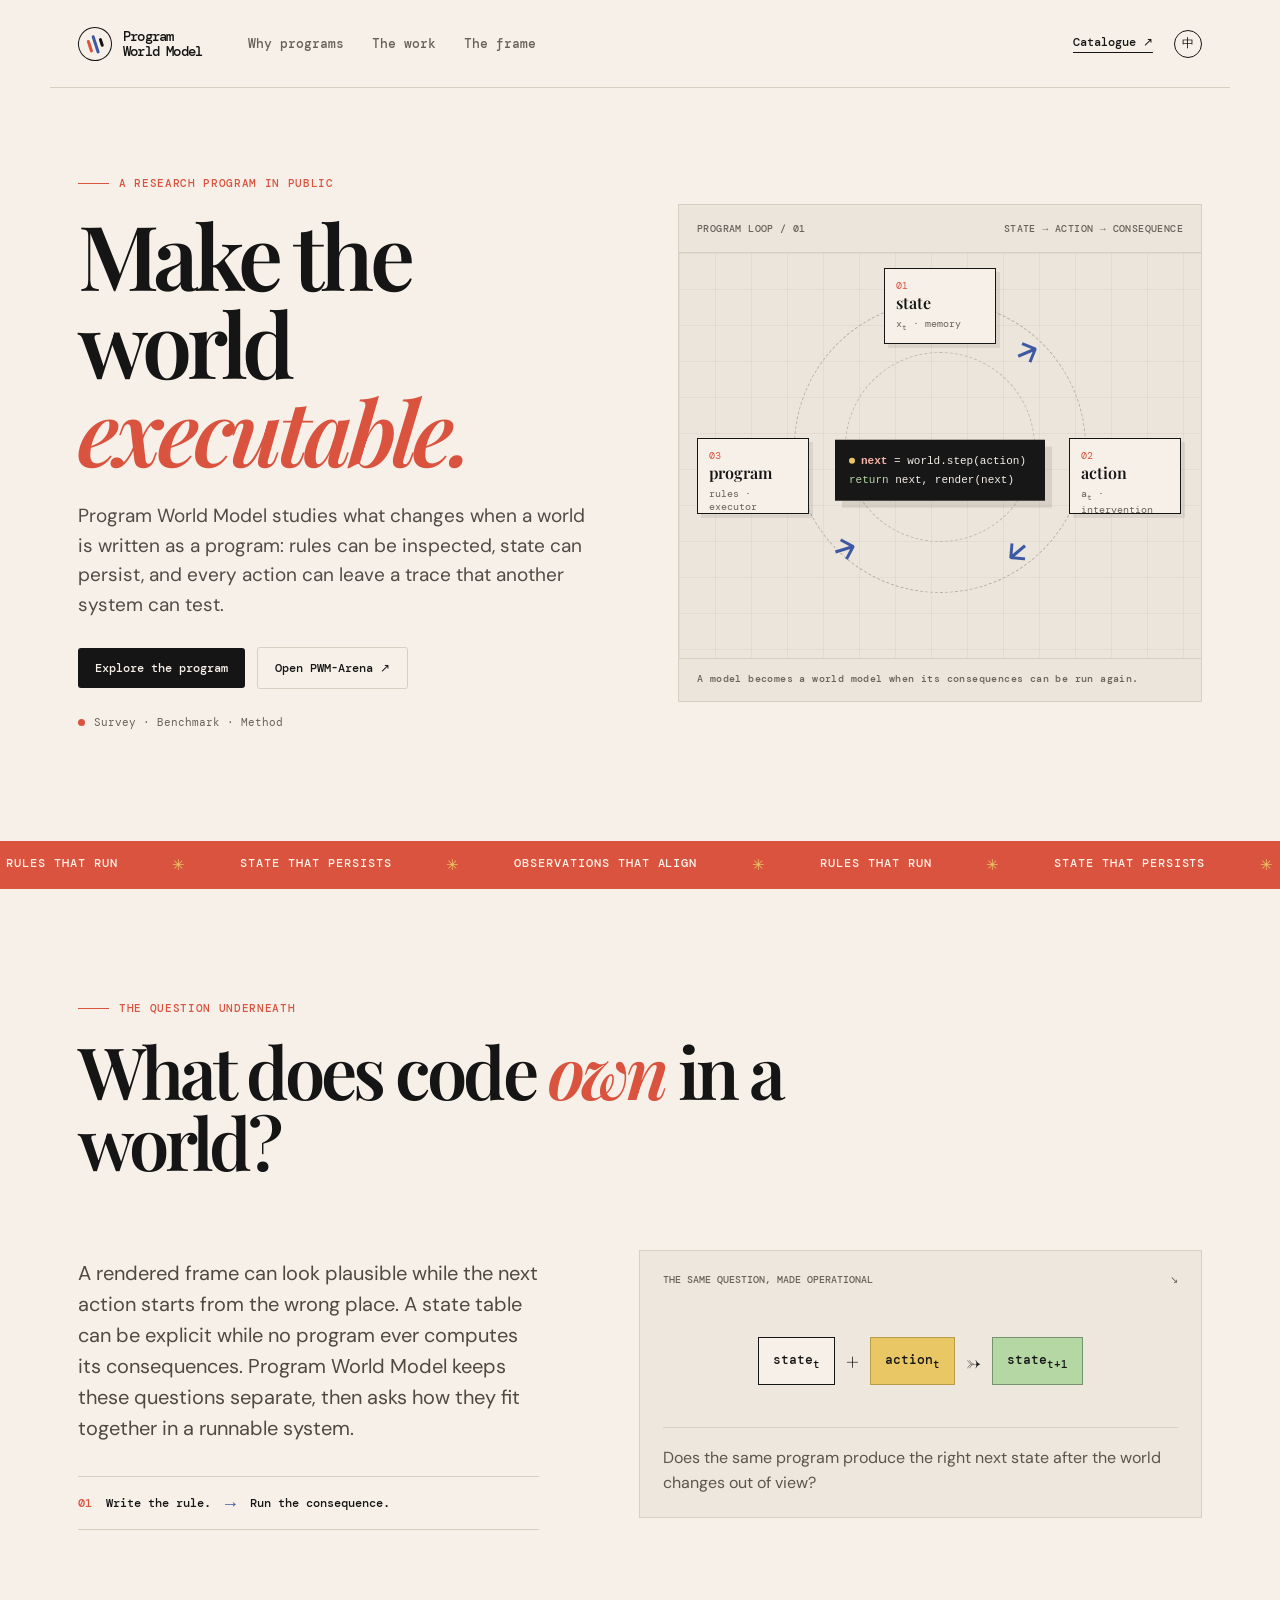
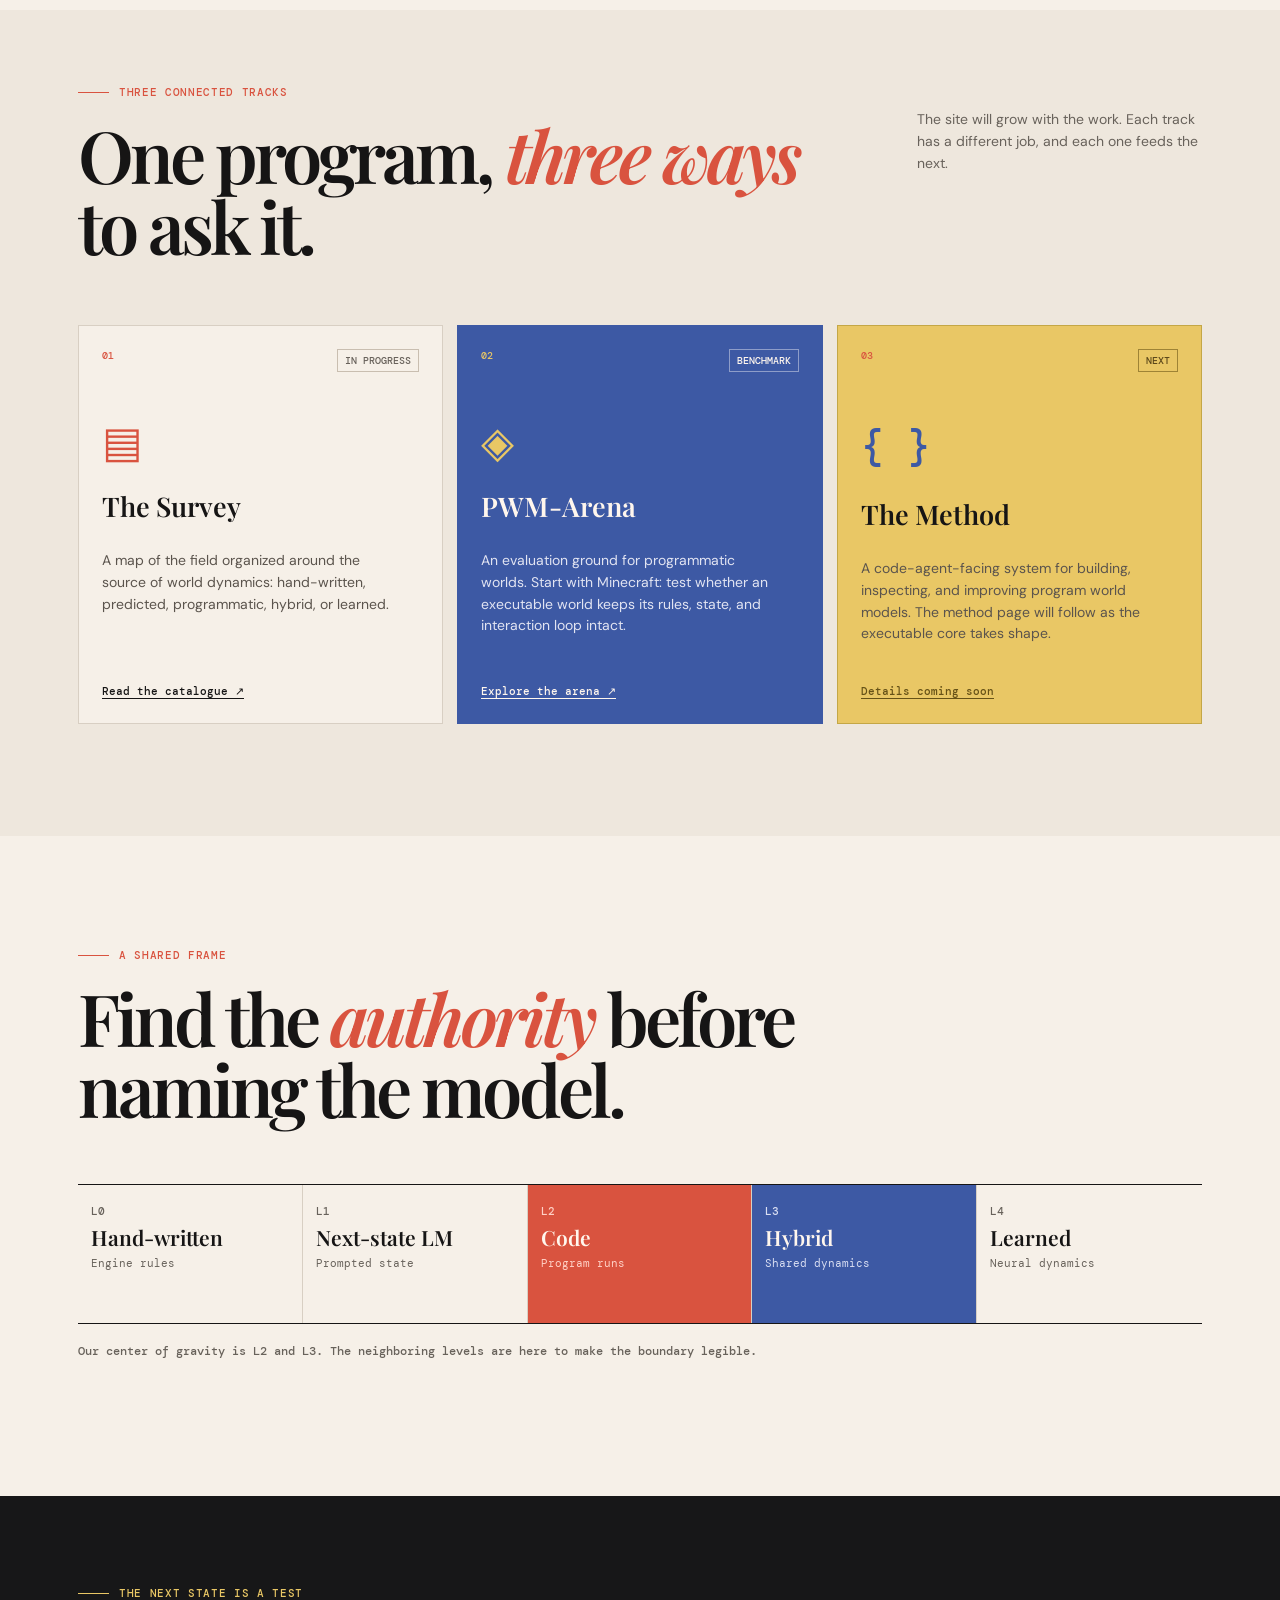
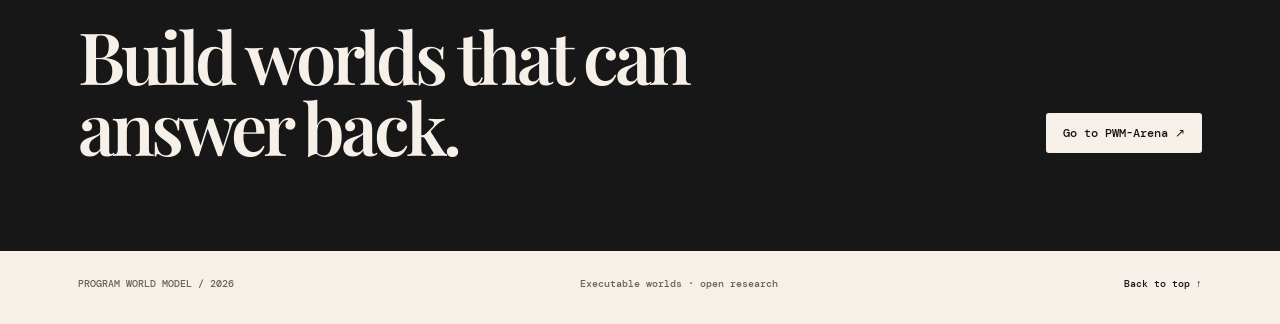
==== index.html @ 1bd96c06 "Build Program World Model research homepage" ====
<!doctype html>
<html lang="en">
  <head>
    <meta charset="UTF-8" />
    <meta name="viewport" content="width=device-width, initial-scale=1" />
    <meta name="theme-color" content="#f6f0e8" />
    <meta name="description" content="Program World Model — executable worlds, benchmarks, and code-agent methods." />
    <title>Program World Model</title>
    <link rel="stylesheet" href="styles.css" />
  </head>
  <body>
    <a class="skip-link" href="#main" data-en="Skip to content" data-zh="跳转到正文">Skip to content</a>
    <header class="site-header">
      <a class="brand" href="#top" aria-label="Program World Model home">
        <span class="brand-mark" aria-hidden="true"><i></i><i></i><i></i></span>
        <span class="brand-name">Program<br />World Model</span>
      </a>
      <nav class="site-nav" aria-label="Primary navigation">
        <a href="#idea" data-en="Why programs" data-zh="为什么是程序">Why programs</a>
        <a href="#work" data-en="The work" data-zh="工作线">The work</a>
        <a href="#frame" data-en="The frame" data-zh="统一框架">The frame</a>
      </nav>
      <div class="header-actions">
        <a class="text-link" href="https://github.com/MichaelCao0/Awesome-Code-World-Model" target="_blank" rel="noreferrer">Catalogue ↗</a>
        <button class="lang-switch" type="button" aria-label="Switch language" aria-pressed="false">中</button>
      </div>
    </header>

    <main id="main" tabindex="-1">
      <section class="hero section" id="top">
        <div class="hero-copy">
          <p class="eyebrow"><span class="eyebrow-line"></span><span data-en="A research program in public" data-zh="一个公开推进的研究计划">A research program in public</span></p>
          <h1 data-en="Make the world <em>executable.</em>" data-zh="让世界<em>可执行。</em>">Make the world <em>executable.</em></h1>
          <p class="hero-lede" data-en="Program World Model studies what changes when a world is written as a program: rules can be inspected, state can persist, and every action can leave a trace that another system can test." data-zh="Program World Model 研究：当世界被写成程序后会发生什么。规则可以被检查，状态可以持续存在，每个动作都留下可被另一个系统检验的轨迹。">Program World Model studies what changes when a world is written as a program: rules can be inspected, state can persist, and every action can leave a trace that another system can test.</p>
          <div class="hero-cta">
            <a class="button button-dark" href="#work" data-en="Explore the program" data-zh="查看研究计划">Explore the program</a>
            <a class="button button-quiet" href="https://jz-jimmy.github.io/blog/pwm-arena/#minecraft" target="_blank" rel="noreferrer" data-en="Open PWM-Arena ↗" data-zh="打开 PWM-Arena ↗">Open PWM-Arena ↗</a>
          </div>
          <div class="hero-note"><span class="live-dot"></span><span data-en="Survey · Benchmark · Method" data-zh="综述 · 基准 · 方法">Survey · Benchmark · Method</span></div>
        </div>
        <div class="hero-visual" aria-label="Executable world loop diagram">
          <div class="visual-caption"><span>PROGRAM LOOP / 01</span><span>STATE → ACTION → CONSEQUENCE</span></div>
          <div class="loop-stage">
            <div class="loop-orbit orbit-one"></div>
            <div class="loop-orbit orbit-two"></div>
            <div class="loop-node node-state"><span class="node-index">01</span><strong data-en="state" data-zh="状态">state</strong><small>x<sub>t</sub> · memory</small></div>
            <div class="loop-node node-action"><span class="node-index">02</span><strong data-en="action" data-zh="动作">action</strong><small>a<sub>t</sub> · intervention</small></div>
            <div class="loop-node node-program"><span class="node-index">03</span><strong data-en="program" data-zh="程序">program</strong><small>rules · executor</small></div>
            <div class="loop-arrow arrow-a" aria-hidden="true">↗</div>
            <div class="loop-arrow arrow-b" aria-hidden="true">↘</div>
            <div class="loop-arrow arrow-c" aria-hidden="true">↙</div>
            <div class="code-slip"><span class="code-dot"></span><code><b>next</b> = world.step(action)<br /><i>return</i> next, render(next)</code></div>
          </div>
          <p class="visual-foot" data-en="A model becomes a world model when its consequences can be run again." data-zh="当一个模型的后果可以被再次执行，它才真正成为世界模型。">A model becomes a world model when its consequences can be run again.</p>
        </div>
      </section>

      <section class="marquee" aria-label="Research themes">
        <div class="marquee-track"><span>RULES THAT RUN</span><b>✳</b><span>STATE THAT PERSISTS</span><b>✳</b><span>OBSERVATIONS THAT ALIGN</span><b>✳</b><span>RULES THAT RUN</span><b>✳</b><span>STATE THAT PERSISTS</span><b>✳</b></div>
      </section>

      <section class="section idea-section" id="idea">
        <div class="section-intro">
          <p class="eyebrow"><span class="eyebrow-line"></span><span data-en="The question underneath" data-zh="底层的问题">The question underneath</span></p>
          <h2 data-en="What does code <em>own</em> in a world?" data-zh="在一个世界里，代码究竟<em>负责什么</em>？">What does code <em>own</em> in a world?</h2>
        </div>
        <div class="idea-grid">
          <div class="idea-text">
            <p data-en="A rendered frame can look plausible while the next action starts from the wrong place. A state table can be explicit while no program ever computes its consequences. Program World Model keeps these questions separate, then asks how they fit together in a runnable system." data-zh="一帧画面可以看起来合理，但下一次动作却从错误的位置开始。状态表可以是显式的，但没有程序真正计算它的后果。Program World Model 先把这些问题分开，再研究它们如何在可运行的系统中组合起来。">A rendered frame can look plausible while the next action starts from the wrong place. A state table can be explicit while no program ever computes its consequences. Program World Model keeps these questions separate, then asks how they fit together in a runnable system.</p>
            <div class="mini-callout"><span>01</span><strong data-en="Write the rule." data-zh="写下规则。">Write the rule.</strong><span>→</span><strong data-en="Run the consequence." data-zh="运行后果。">Run the consequence.</strong></div>
          </div>
          <div class="flow-card">
            <div class="flow-label"><span data-en="THE SAME QUESTION, MADE OPERATIONAL" data-zh="把同一个问题变成可操作的测试">THE SAME QUESTION, MADE OPERATIONAL</span><span>↘</span></div>
            <div class="flow-row"><span class="flow-chip chip-state">state<sub>t</sub></span><span class="flow-symbol">+</span><span class="flow-chip chip-action">action<sub>t</sub></span><span class="flow-symbol">→</span><span class="flow-chip chip-next">state<sub>t+1</sub></span></div>
            <div class="flow-divider"></div>
            <p data-en="Does the same program produce the right next state after the world changes out of view?" data-zh="当世界的变化离开视野后，同一个程序还能产生正确的下一状态吗？">Does the same program produce the right next state after the world changes out of view?</p>
          </div>
        </div>
      </section>

      <section class="section work-section" id="work">
        <div class="section-intro work-heading">
          <div><p class="eyebrow"><span class="eyebrow-line"></span><span data-en="Three connected tracks" data-zh="三条相互连接的工作线">Three connected tracks</span></p><h2 data-en="One program, <em>three ways</em> to ask it." data-zh="同一套计划，<em>三种推进方式</em>。">One program, <em>three ways</em> to ask it.</h2></div>
          <p class="heading-aside" data-en="The site will grow with the work. Each track has a different job, and each one feeds the next." data-zh="主页会随着工作一起生长。三条线各自承担不同任务，也会彼此提供输入。">The site will grow with the work. Each track has a different job, and each one feeds the next.</p>
        </div>
        <div class="work-grid">
          <article class="work-card survey-card">
            <div class="card-top"><span class="card-number">01</span><span class="card-status" data-en="IN PROGRESS" data-zh="进行中">IN PROGRESS</span></div>
            <div class="card-symbol symbol-book">▤</div>
            <h3 data-en="The Survey" data-zh="综述">The Survey</h3>
            <p data-en="A map of the field organized around the source of world dynamics: hand-written, predicted, programmatic, hybrid, or learned." data-zh="围绕世界动力学来源梳理领域：手写、预测、程序化、混合，或学习得到。">A map of the field organized around the source of world dynamics: hand-written, predicted, programmatic, hybrid, or learned.</p>
            <a href="https://github.com/MichaelCao0/Awesome-Code-World-Model" target="_blank" rel="noreferrer" class="card-link" data-en="Read the catalogue ↗" data-zh="查看文献目录 ↗">Read the catalogue ↗</a>
          </article>
          <article class="work-card arena-card">
            <div class="card-top"><span class="card-number">02</span><span class="card-status dark-status" data-en="BENCHMARK" data-zh="基准">BENCHMARK</span></div>
            <div class="card-symbol symbol-arena">◈</div>
            <h3>PWM-Arena</h3>
            <p data-en="An evaluation ground for programmatic worlds. Start with Minecraft: test whether an executable world keeps its rules, state, and interaction loop intact." data-zh="程序化世界的评测场。从 Minecraft 开始：测试一个可执行世界能否保持规则、状态与交互闭环。">An evaluation ground for programmatic worlds. Start with Minecraft: test whether an executable world keeps its rules, state, and interaction loop intact.</p>
            <a href="https://jz-jimmy.github.io/blog/pwm-arena/#minecraft" target="_blank" rel="noreferrer" class="card-link" data-en="Explore the arena ↗" data-zh="探索评测场 ↗">Explore the arena ↗</a>
          </article>
          <article class="work-card method-card">
            <div class="card-top"><span class="card-number">03</span><span class="card-status light-status" data-en="NEXT" data-zh="下一步">NEXT</span></div>
            <div class="card-symbol symbol-code">{ }</div>
            <h3 data-en="The Method" data-zh="方法">The Method</h3>
            <p data-en="A code-agent-facing system for building, inspecting, and improving program world models. The method page will follow as the executable core takes shape." data-zh="面向 Code Agent 的程序世界模型系统，用于构建、检查和改进可执行世界。随着方法核心成形，这里会继续展开。">A code-agent-facing system for building, inspecting, and improving program world models. The method page will follow as the executable core takes shape.</p>
            <span class="card-link muted-link" data-en="Details coming soon" data-zh="细节即将发布">Details coming soon</span>
          </article>
        </div>
      </section>

      <section class="section frame-section" id="frame">
        <div class="section-intro"><p class="eyebrow"><span class="eyebrow-line"></span><span data-en="A shared frame" data-zh="统一框架">A shared frame</span></p><h2 data-en="Find the <em>authority</em> before naming the model." data-zh="在命名模型之前，先找到<em>谁拥有决定权</em>。">Find the <em>authority</em> before naming the model.</h2></div>
        <div class="spectrum" role="list" aria-label="World model spectrum">
          <div class="spectrum-item" role="listitem"><span class="spectrum-level">L0</span><strong data-en="Hand-written" data-zh="手写引擎">Hand-written</strong><small data-en="Engine rules" data-zh="引擎规则">Engine rules</small></div>
          <div class="spectrum-item" role="listitem"><span class="spectrum-level">L1</span><strong data-en="Next-state LM" data-zh="状态预测 LM">Next-state LM</strong><small data-en="Prompted state" data-zh="提示式状态">Prompted state</small></div>
          <div class="spectrum-item active" role="listitem"><span class="spectrum-level">L2</span><strong data-en="Code" data-zh="代码">Code</strong><small data-en="Program runs" data-zh="程序执行">Program runs</small></div>
          <div class="spectrum-item hybrid" role="listitem"><span class="spectrum-level">L3</span><strong data-en="Hybrid" data-zh="混合">Hybrid</strong><small data-en="Shared dynamics" data-zh="共享动力学">Shared dynamics</small></div>
          <div class="spectrum-item" role="listitem"><span class="spectrum-level">L4</span><strong data-en="Learned" data-zh="学习模型">Learned</strong><small data-en="Neural dynamics" data-zh="神经动力学">Neural dynamics</small></div>
        </div>
        <p class="frame-note" data-en="Our center of gravity is L2 and L3. The neighboring levels are here to make the boundary legible." data-zh="我们的重点是 L2 与 L3。相邻层级的作用，是让边界变得清晰。">Our center of gravity is L2 and L3. The neighboring levels are here to make the boundary legible.</p>
      </section>

      <section class="closing-band">
        <div class="section closing-inner"><div><p class="eyebrow light-eyebrow"><span class="eyebrow-line"></span><span data-en="The next state is a test" data-zh="下一状态就是测试">The next state is a test</span></p><h2 data-en="Build worlds that can answer back." data-zh="构建能够回应的世界。">Build worlds that can answer back.</h2></div><a class="button button-light" href="https://jz-jimmy.github.io/blog/pwm-arena/#minecraft" target="_blank" rel="noreferrer" data-en="Go to PWM-Arena ↗" data-zh="前往 PWM-Arena ↗">Go to PWM-Arena ↗</a></div>
      </section>
    </main>

    <footer class="site-footer"><span>PROGRAM WORLD MODEL / 2026</span><span data-en="Executable worlds · open research" data-zh="可执行世界 · 开放研究">Executable worlds · open research</span><a href="#top" data-en="Back to top ↑" data-zh="回到顶部 ↑">Back to top ↑</a></footer>
    <script src="script.js"></script>
  </body>
</html>
---- styles.css ----
@import url('https://fonts.googleapis.com/css2?family=DM+Mono:wght@400;500&family=DM+Sans:wght@400;500;600;700&family=Playfair+Display:ital,wght@0,600;0,700;1,600;1,700&display=swap');
:root{--paper:#f6f0e8;--ink:#161515;--muted:#68625b;--line:#d8cfc3;--red:#d9533f;--blue:#3d59a4;--yellow:#e9c765;--dark:#171718;--green:#b5d7a3;--max:1180px;font-family:'DM Sans',Arial,sans-serif;color:var(--ink);background:var(--paper);font-synthesis:none}*{box-sizing:border-box}html{scroll-behavior:smooth}body{margin:0;background:var(--paper);font-size:16px;line-height:1.55}a{color:inherit;text-decoration:none}button{font:inherit;color:inherit}.skip-link{position:absolute;left:1rem;top:-4rem;background:var(--ink);color:white;padding:.55rem .8rem;z-index:100}.skip-link:focus{top:1rem}.site-header{max-width:var(--max);height:88px;margin:auto;padding:0 28px;display:flex;align-items:center;border-bottom:1px solid var(--line);gap:46px}.brand{display:flex;align-items:center;gap:11px;line-height:.9}.brand-mark{width:34px;height:34px;border:1.5px solid var(--ink);border-radius:50%;display:flex;align-items:center;justify-content:center;gap:3px;transform:rotate(-18deg)}.brand-mark i{display:block;width:3px;height:13px;background:var(--red);border-radius:2px}.brand-mark i:nth-child(2){height:19px;background:var(--blue)}.brand-mark i:nth-child(3){height:9px;background:var(--ink)}.brand-name{font:600 14px/1.02 'DM Mono',monospace;letter-spacing:-.8px}.site-nav{display:flex;gap:28px;font:500 13px 'DM Mono',monospace;flex:1}.site-nav a{color:var(--muted);transition:color .2s}.site-nav a:hover{color:var(--ink)}.header-actions{display:flex;gap:21px;align-items:center;font:500 12px 'DM Mono',monospace}.text-link{border-bottom:1px solid var(--ink);padding-bottom:2px}.lang-switch{border:1px solid var(--ink);border-radius:50%;width:28px;height:28px;background:transparent;cursor:pointer;font:500 12px 'DM Mono',monospace}.section{max-width:var(--max);margin:auto;padding:112px 28px}.hero{display:grid;grid-template-columns:1fr 1fr;gap:76px;min-height:650px;align-items:center;padding-top:88px}.eyebrow{display:flex;align-items:center;gap:10px;margin:0 0 20px;color:var(--red);font:500 11px 'DM Mono',monospace;letter-spacing:.06em;text-transform:uppercase}.eyebrow-line{width:31px;height:1px;background:currentColor;display:inline-block}.hero h1,.section h2{font-family:'Playfair Display',Georgia,serif;letter-spacing:-.055em;line-height:.98;margin:0;font-size:clamp(56px,7vw,92px);font-weight:600}.hero h1 em,.section h2 em{color:var(--red);font-style:italic}.hero-lede{max-width:570px;color:#504b45;font-size:19px;line-height:1.55;margin:28px 0 28px}.hero-cta{display:flex;gap:12px;align-items:center}.button{display:inline-flex;align-items:center;justify-content:center;padding:12px 17px;border-radius:3px;font:500 12px 'DM Mono',monospace;transition:transform .2s,background .2s}.button:hover{transform:translateY(-2px)}.button-dark{background:var(--ink);color:var(--paper)}.button-quiet{border:1px solid var(--line);background:transparent}.button-quiet:hover{background:#eee6db}.hero-note{display:flex;gap:9px;align-items:center;color:var(--muted);font:400 11px 'DM Mono',monospace;margin-top:26px}.live-dot{width:7px;height:7px;background:var(--red);border-radius:50%;display:inline-block}.hero-visual{background:#ece5db;border:1px solid var(--line);min-height:498px;position:relative;overflow:hidden}.visual-caption,.visual-foot{font:500 10px 'DM Mono',monospace;color:var(--muted);letter-spacing:.04em}.visual-caption{padding:17px 18px;display:flex;justify-content:space-between;border-bottom:1px solid var(--line)}.loop-stage{height:405px;position:relative;background-image:linear-gradient(rgba(22,21,21,.045) 1px,transparent 1px),linear-gradient(90deg,rgba(22,21,21,.045) 1px,transparent 1px);background-size:36px 36px}.loop-orbit{position:absolute;border:1px dashed #b8aea2;border-radius:50%;left:50%;top:48%;transform:translate(-50%,-50%)}.orbit-one{width:292px;height:292px}.orbit-two{width:190px;height:190px;border-color:#c6b9aa}.loop-node{position:absolute;width:112px;height:76px;border:1px solid var(--ink);background:var(--paper);padding:10px 11px;display:flex;flex-direction:column;box-shadow:4px 4px 0 rgba(22,21,21,.08)}.loop-node strong{font:600 16px 'Playfair Display',serif}.loop-node small{color:var(--muted);font:10px 'DM Mono',monospace;margin-top:4px}.node-index{color:var(--red);font:10px 'DM Mono',monospace}.node-state{left:calc(50% - 56px);top:15px}.node-action{right:20px;top:185px}.node-program{left:18px;top:185px}.loop-arrow{position:absolute;font-size:28px;color:var(--blue);font-weight:600}.arrow-a{left:65%;top:78px;transform:rotate(22deg)}.arrow-b{left:63%;top:277px;transform:rotate(95deg)}.arrow-c{left:30%;top:274px;transform:rotate(208deg)}.code-slip{position:absolute;left:50%;top:50%;transform:translate(-50%,-25%);width:210px;padding:12px 14px;background:var(--dark);color:#f4eee7;box-shadow:7px 7px 0 rgba(22,21,21,.1);font:11px/1.6 'DM Mono',monospace}.code-dot{display:inline-block;width:6px;height:6px;border-radius:50%;background:var(--yellow);margin-right:6px}.code-slip b{color:#f3b3a6}.code-slip i{color:var(--green);font-style:normal}.visual-foot{padding:13px 18px;border-top:1px solid var(--line);margin:0}.marquee{background:var(--red);color:#fff4eb;overflow:hidden;white-space:nowrap;font:500 12px 'DM Mono',monospace;letter-spacing:.08em}.marquee-track{display:flex;justify-content:space-around;gap:42px;padding:14px 0;min-width:1000px}.marquee b{color:var(--yellow);font-size:15px}.section-intro{max-width:730px}.section h2{font-size:clamp(43px,5.7vw,72px)}.idea-section{padding-bottom:80px}.idea-grid{display:grid;grid-template-columns:.9fr 1.1fr;gap:100px;margin-top:62px;align-items:center}.idea-text p{font-size:20px;line-height:1.55;color:#4f4942;max-width:470px}.mini-callout{margin-top:32px;display:flex;gap:14px;align-items:center;padding:14px 0;border-top:1px solid var(--line);border-bottom:1px solid var(--line);font:500 12px 'DM Mono',monospace}.mini-callout span:first-child{color:var(--red)}.mini-callout span:nth-of-type(2){color:var(--blue);font-size:18px}.flow-card{border:1px solid var(--line);background:#eee7dd;padding:22px 23px}.flow-label{display:flex;justify-content:space-between;color:var(--muted);font:500 10px 'DM Mono',monospace}.flow-row{display:flex;align-items:center;gap:11px;justify-content:center;margin:51px 0 42px}.flow-chip{padding:13px 14px;border:1px solid var(--ink);background:var(--paper);font:500 13px 'DM Mono',monospace}.flow-chip tspan{font-size:10px;color:var(--red)}.chip-action{background:var(--yellow);border-color:#b99c47}.chip-next{background:var(--green);border-color:#77936e}.flow-symbol{font:22px 'Playfair Display',serif}.flow-divider{height:1px;background:var(--line)}.flow-card p{font:15px;color:#5c554d;margin:18px 0 0}.work-section{padding-top:75px;background:#eee7dd;max-width:none;padding-left:max(28px,calc((100% - var(--max))/2 + 28px));padding-right:max(28px,calc((100% - var(--max))/2 + 28px))}.work-heading{display:flex;justify-content:space-between;gap:50px;max-width:var(--max);margin:auto}.heading-aside{max-width:285px;margin:24px 0 0;color:var(--muted);font-size:14px}.work-grid{max-width:var(--max);margin:65px auto 0;display:grid;grid-template-columns:repeat(3,1fr);gap:14px}.work-card{min-height:385px;padding:23px 23px 24px;border:1px solid var(--line);display:flex;flex-direction:column;background:var(--paper);transition:transform .2s,box-shadow .2s}.work-card:hover{transform:translateY(-5px);box-shadow:6px 6px 0 rgba(22,21,21,.1)}.arena-card{background:var(--blue);color:#fff6ed;border-color:var(--blue)}.method-card{background:var(--yellow);border-color:#c4a746}.card-top{display:flex;justify-content:space-between;font:500 10px 'DM Mono',monospace}.card-number{color:var(--red)}.arena-card .card-number{color:var(--yellow)}.card-status{border:1px solid #c9beb0;padding:4px 7px;color:var(--muted)}.dark-status{border-color:#8e9dc9;color:#fff6ed}.light-status{border-color:#9e8335;color:#5c481a}.card-symbol{font-size:43px;line-height:1;margin:49px 0 24px;font-family:Georgia,serif}.symbol-book{color:var(--red)}.symbol-arena{color:var(--yellow)}.symbol-code{color:var(--blue);font:500 39px 'DM Mono',monospace}.work-card h3{font:600 27px 'Playfair Display',serif;margin:0 0 12px}.work-card p{font-size:14px;color:#5b544d;line-height:1.55;max-width:290px}.arena-card p{color:#e2e4f2}.card-link{font:500 11px 'DM Mono',monospace;margin-top:auto;padding-top:25px;border-bottom:1px solid currentColor;width:max-content}.muted-link{color:#665217}.frame-section{padding-bottom:125px}.spectrum{display:grid;grid-template-columns:repeat(5,1fr);border-top:1px solid var(--ink);border-bottom:1px solid var(--ink);margin-top:61px}.spectrum-item{padding:19px 13px 20px;border-right:1px solid var(--line);min-height:138px;display:flex;flex-direction:column;gap:5px}.spectrum-item:last-child{border-right:0}.spectrum-level{font:500 11px 'DM Mono',monospace;color:var(--muted)}.spectrum-item strong{font:600 21px 'Playfair Display',serif}.spectrum-item small{font:11px 'DM Mono',monospace;color:var(--muted)}.spectrum-item.active{background:var(--red);color:#fff6ed}.spectrum-item.active .spectrum-level,.spectrum-item.active small{color:#ffd1c6}.spectrum-item.hybrid{background:var(--blue);color:#fff6ed}.spectrum-item.hybrid .spectrum-level,.spectrum-item.hybrid small{color:#d9def2}.frame-note{font:500 12px 'DM Mono',monospace;color:var(--muted);margin-top:19px}.closing-band{background:var(--dark);color:var(--paper)}.closing-inner{display:flex;justify-content:space-between;align-items:end;padding-top:90px;padding-bottom:90px}.light-eyebrow{color:var(--yellow)}.closing-inner h2{max-width:680px}.button-light{background:var(--paper);color:var(--ink);margin-bottom:8px}.site-footer{max-width:var(--max);margin:auto;padding:26px 28px 34px;display:flex;justify-content:space-between;gap:20px;font:500 10px 'DM Mono',monospace;color:var(--muted)}.site-footer a{color:var(--ink)}[data-zh]{transition:opacity .12s}.zh .hero-lede,.zh .idea-text p,.zh .heading-aside,.zh .work-card p,.zh .flow-card p{line-height:1.75}.zh .hero h1{font-family:'Noto Serif SC','Songti SC',serif;letter-spacing:-.04em}.zh .site-nav{font-family:'PingFang SC','Microsoft YaHei',sans-serif;font-size:13px}.zh .eyebrow,.zh .hero-note,.zh .card-top,.zh .card-link,.zh .spectrum-level,.zh .spectrum-item small,.zh .frame-note,.zh .site-footer,.zh .header-actions{font-family:'PingFang SC','Microsoft YaHei',sans-serif;letter-spacing:0}.zh .work-card h3,.zh .section h2,.zh .closing-inner h2{font-family:'Noto Serif SC','Songti SC',serif;letter-spacing:-.035em}@media(max-width:850px){.site-header{height:76px;padding:0 18px;gap:22px}.site-nav{display:none}.header-actions{margin-left:auto}.section{padding:78px 18px}.hero{grid-template-columns:1fr;gap:52px;padding-top:65px;min-height:auto}.hero h1{font-size:clamp(53px,16vw,82px)}.hero-lede{font-size:17px}.hero-visual{min-height:450px}.idea-grid{grid-template-columns:1fr;gap:40px;margin-top:43px}.work-section{padding-left:18px;padding-right:18px}.work-heading{display:block}.heading-aside{margin-top:20px}.work-grid{grid-template-columns:1fr;margin-top:38px}.work-card{min-height:345px}.spectrum{grid-template-columns:1fr 1fr 1fr 1fr 1fr;overflow:auto}.spectrum-item{min-width:130px}.frame-section{overflow:hidden}.closing-inner{display:block;padding-top:70px;padding-bottom:70px}.closing-inner .button{margin-top:35px}.site-footer{padding-left:18px;padding-right:18px;flex-wrap:wrap}.site-footer span:nth-child(2){order:3;width:100%}}@media(max-width:500px){.hero-visual{min-height:430px}.visual-caption{font-size:8px}.loop-stage{height:350px}.orbit-one{width:250px;height:250px}.orbit-two{width:160px;height:160px}.node-state{top:10px}.node-action{right:6px;top:164px}.node-program{left:6px;top:164px}.code-slip{width:190px;font-size:10px}.flow-row{gap:5px}.flow-chip{padding:10px 7px;font-size:11px}.flow-symbol{font-size:18px}.spectrum{grid-template-columns:repeat(5,130px)}}
.reveal{opacity:0;transform:translateY(18px);transition:opacity .7s ease,transform .7s ease}.reveal.in-view{opacity:1;transform:none}@media(prefers-reduced-motion:reduce){html{scroll-behavior:auto}.reveal{opacity:1;transform:none;transition:none}.work-card,.button{transition:none}}
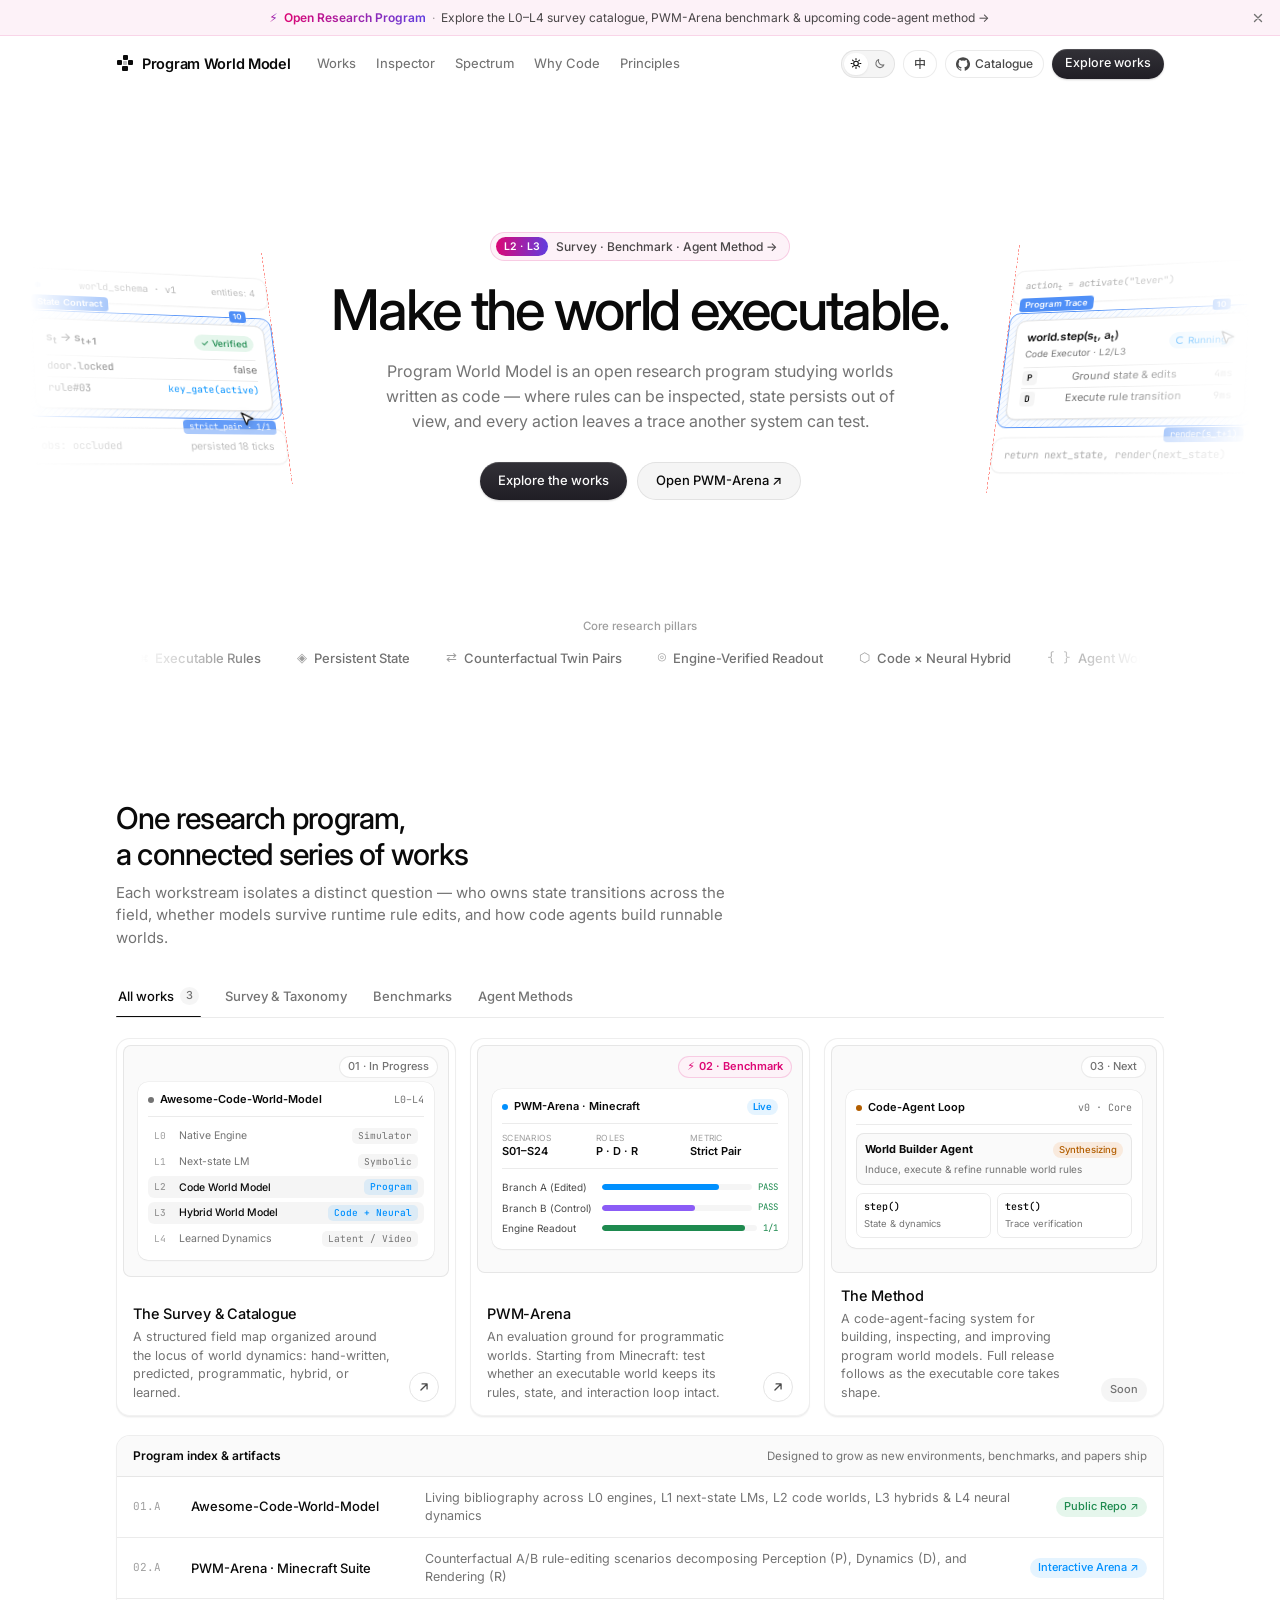
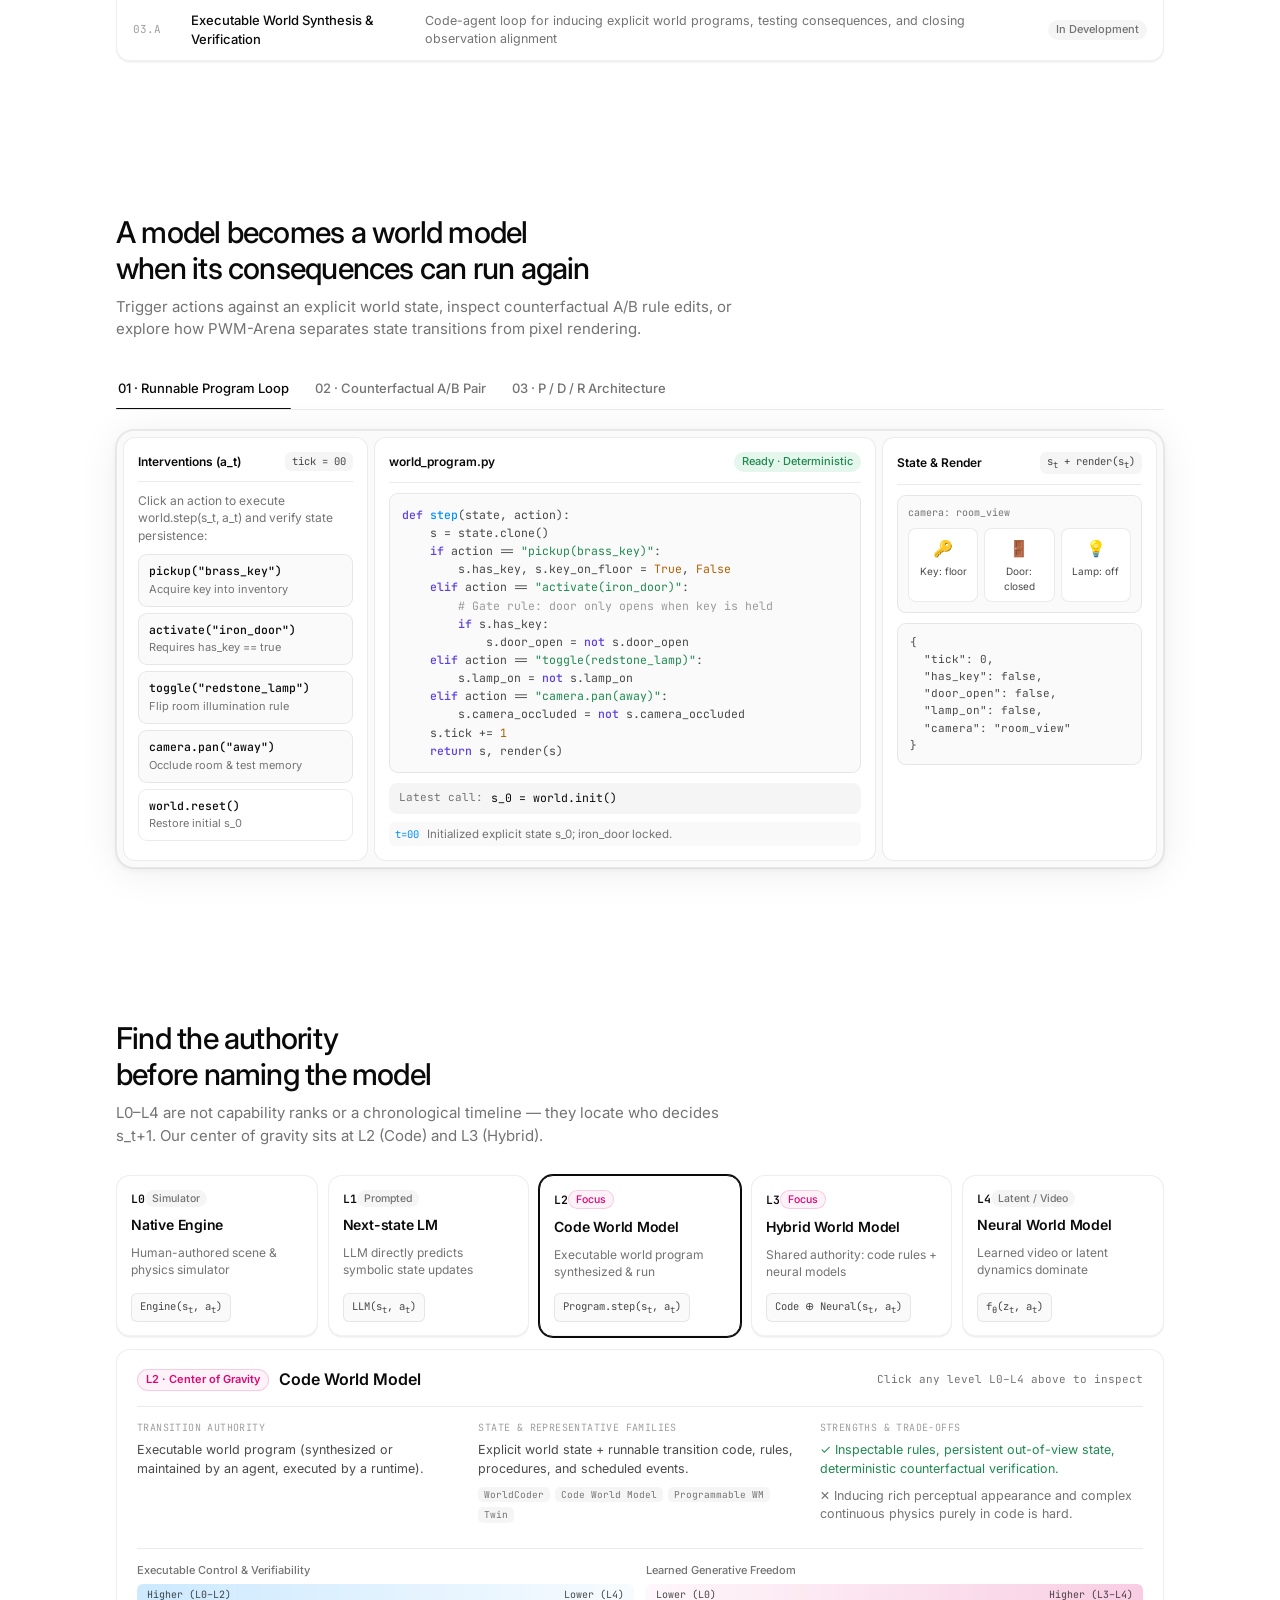
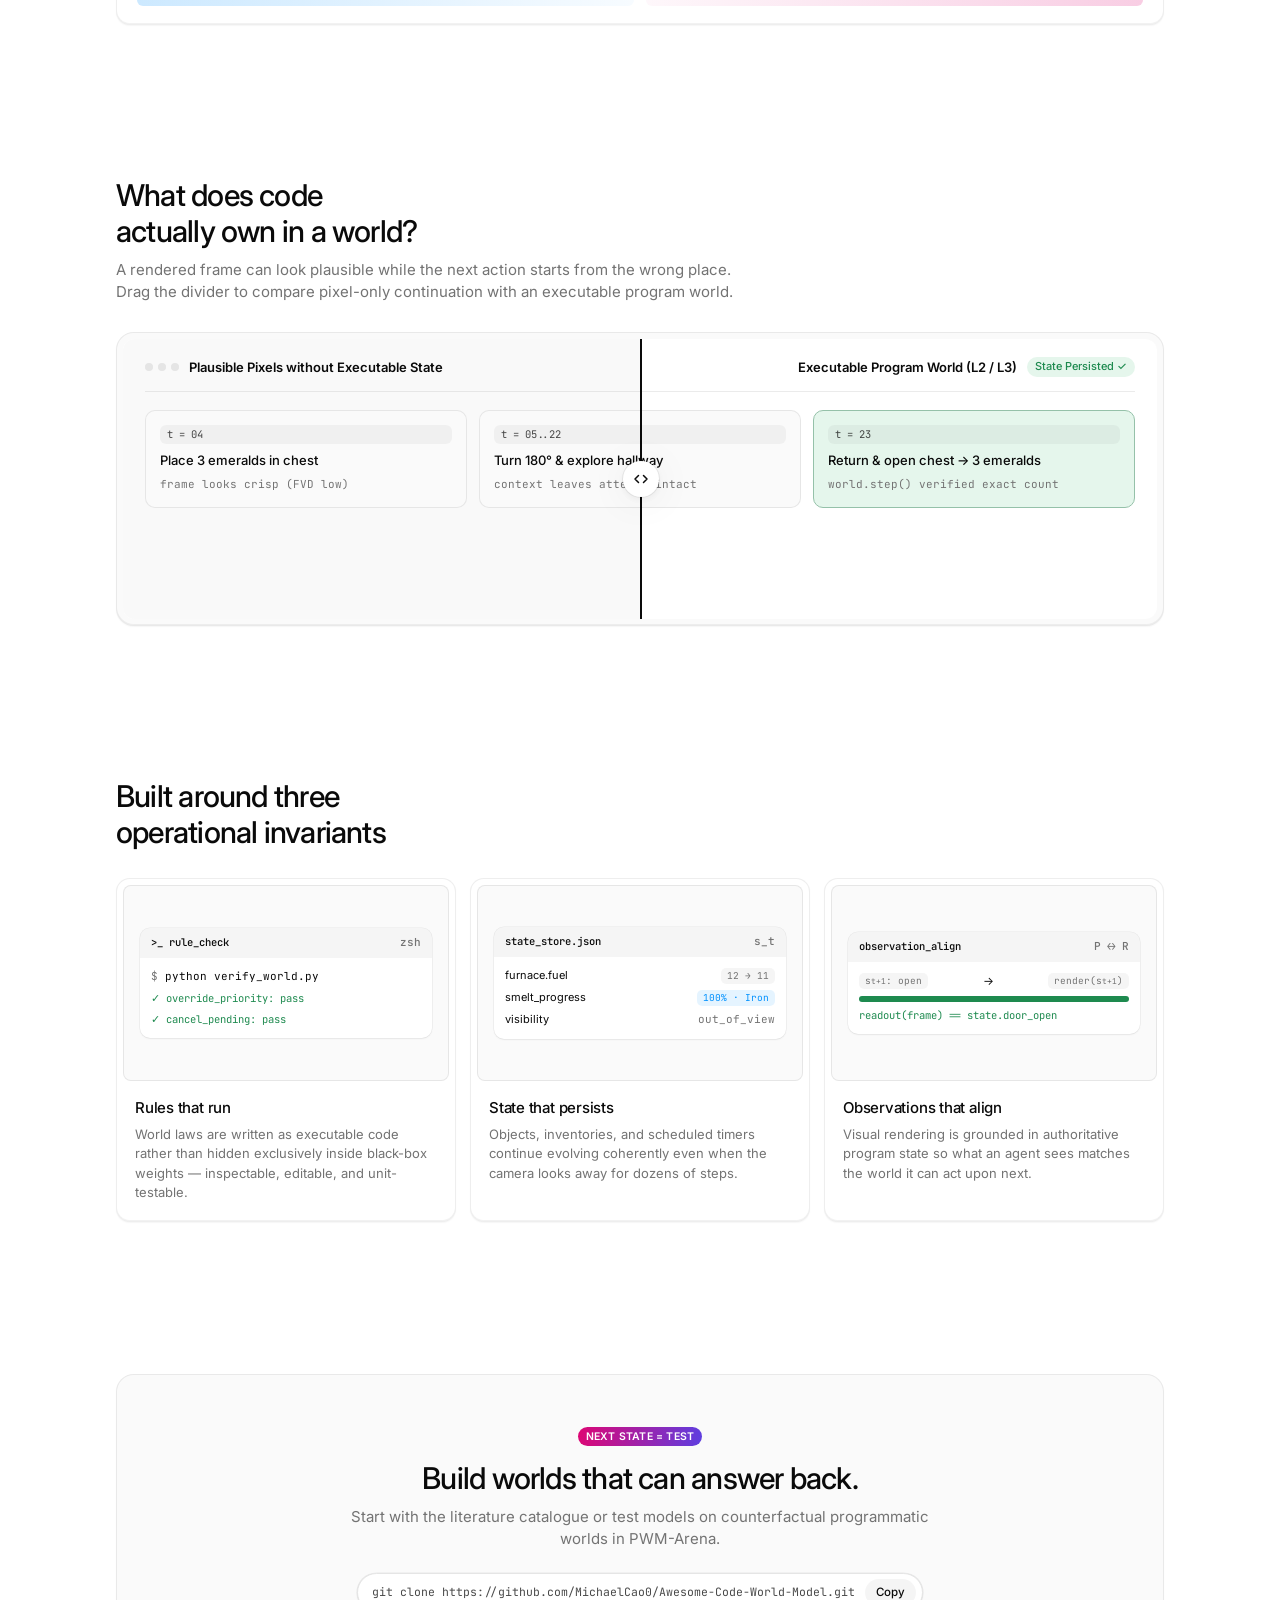
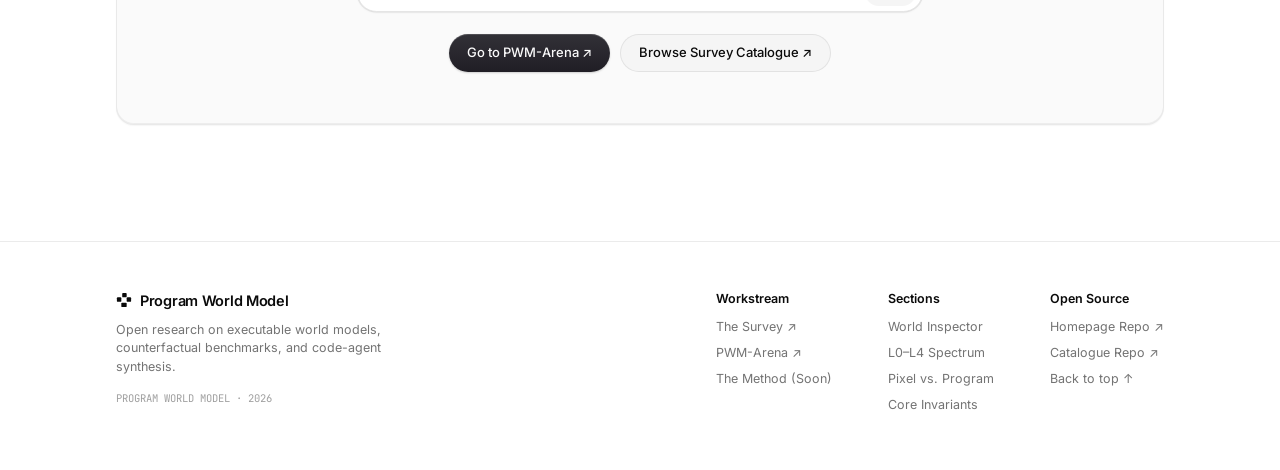
==== commit 38d769d5: "Redesign homepage with AffectUI-inspired design system and interactive showcases" ====
--- a/index.html
+++ b/index.html
@@ -1,131 +1,1482 @@
 <!doctype html>
-<html lang="en">
+<html lang="en" data-theme="light">
   <head>
     <meta charset="UTF-8" />
     <meta name="viewport" content="width=device-width, initial-scale=1" />
-    <meta name="theme-color" content="#f6f0e8" />
-    <meta name="description" content="Program World Model — executable worlds, benchmarks, and code-agent methods." />
-    <title>Program World Model</title>
+    <meta name="theme-color" content="#ffffff" id="meta-theme-color" />
+    <meta
+      name="description"
+      content="Program World Model — executable worlds, paradigm taxonomy, counterfactual benchmarks, and code-agent synthesis."
+    />
+    <title>Program World Model · Executable Worlds &amp; Open Research</title>
+    <link rel="preconnect" href="https://fonts.googleapis.com" />
+    <link rel="preconnect" href="https://fonts.gstatic.com" crossorigin />
+    <link
+      href="https://fonts.googleapis.com/css2?family=Inter:wght@400;500;600;700&amp;family=JetBrains+Mono:wght@400;500&amp;family=Noto+Sans+SC:wght@400;500;600&amp;display=swap"
+      rel="stylesheet"
+    />
     <link rel="stylesheet" href="styles.css" />
   </head>
   <body>
     <a class="skip-link" href="#main" data-en="Skip to content" data-zh="跳转到正文">Skip to content</a>
-    <header class="site-header">
-      <a class="brand" href="#top" aria-label="Program World Model home">
-        <span class="brand-mark" aria-hidden="true"><i></i><i></i><i></i></span>
-        <span class="brand-name">Program<br />World Model</span>
+
+    <!-- Top Announcement Banner -->
+    <div class="offer-banner" id="offer-banner" role="region" aria-label="Research announcement">
+      <a class="offer-banner__link" href="#work">
+        <span class="offer-banner__bolt" aria-hidden="true">⚡</span>
+        <strong data-en="Open Research Program" data-zh="开放研究计划">Open Research Program</strong>
+        <span class="offer-banner__sep" aria-hidden="true">·</span>
+        <span
+          data-en="Explore the L0–L4 survey catalogue, PWM-Arena benchmark &amp; upcoming code-agent method →"
+          data-zh="浏览 L0–L4 范式综述目录、PWM-Arena 评测基准与即将发布的 Code-Agent 方法 →"
+          >Explore the L0–L4 survey catalogue, PWM-Arena benchmark &amp; upcoming code-agent method →</span
+        >
       </a>
-      <nav class="site-nav" aria-label="Primary navigation">
-        <a href="#idea" data-en="Why programs" data-zh="为什么是程序">Why programs</a>
-        <a href="#work" data-en="The work" data-zh="工作线">The work</a>
-        <a href="#frame" data-en="The frame" data-zh="统一框架">The frame</a>
-      </nav>
-      <div class="header-actions">
-        <a class="text-link" href="https://github.com/MichaelCao0/Awesome-Code-World-Model" target="_blank" rel="noreferrer">Catalogue ↗</a>
-        <button class="lang-switch" type="button" aria-label="Switch language" aria-pressed="false">中</button>
+      <button class="offer-banner__close" id="dismiss-banner" type="button" aria-label="Dismiss announcement">
+        <svg width="12" height="12" viewBox="0 0 12 12" fill="none" aria-hidden="true">
+          <path d="M2.5 2.5L9.5 9.5M9.5 2.5L2.5 9.5" stroke="currentColor" stroke-width="1.4" stroke-linecap="round" />
+        </svg>
+      </button>
+    </div>
+
+    <!-- Sticky 56px Header (AffectUI style) -->
+    <header class="lp-nav" id="site-header">
+      <div class="lp-nav__inner">
+        <div class="lp-nav__left">
+          <a class="brand" href="#top" aria-label="Program World Model home">
+            <svg class="brand__mark" width="18" height="18" viewBox="0 0 18 18" fill="none" aria-hidden="true">
+              <rect x="7" y="1" width="5" height="5" rx="1" fill="currentColor" />
+              <rect x="12" y="6" width="5" height="5" rx="1" fill="currentColor" />
+              <rect x="1" y="6" width="5" height="5" rx="1" fill="currentColor" />
+              <rect x="6" y="12" width="6" height="5" rx="1" fill="currentColor" />
+              <rect x="7" y="7" width="4" height="4" rx="0.8" fill="currentColor" opacity="0.28" />
+            </svg>
+            <span class="brand__name">Program World Model</span>
+          </a>
+
+          <nav class="lp-nav__links" aria-label="Primary navigation">
+            <a href="#work" data-en="Works" data-zh="系列工作">Works</a>
+            <a href="#inspector" data-en="Inspector" data-zh="交互演示">Inspector</a>
+            <a href="#frame" data-en="Spectrum" data-zh="范式谱系">Spectrum</a>
+            <a href="#idea" data-en="Why Code" data-zh="为何是代码">Why Code</a>
+            <a href="#principles" data-en="Principles" data-zh="核心原则">Principles</a>
+          </nav>
+        </div>
+
+        <div class="lp-nav__right">
+          <div class="theme-segmented" role="group" aria-label="Color theme">
+            <button class="theme-btn" type="button" data-theme-set="light" aria-label="Light mode" aria-pressed="true">
+              <svg width="13" height="13" viewBox="0 0 16 16" fill="none" aria-hidden="true">
+                <circle cx="8" cy="8" r="3.1" stroke="currentColor" stroke-width="1.4" />
+                <path
+                  d="M8 1.5V3M8 13V14.5M1.5 8H3M13 8H14.5M3.4 3.4L4.45 4.45M11.55 11.55L12.6 12.6M12.6 3.4L11.55 4.45M4.45 11.55L3.4 12.6"
+                  stroke="currentColor"
+                  stroke-width="1.4"
+                  stroke-linecap="round"
+                />
+              </svg>
+            </button>
+            <button class="theme-btn" type="button" data-theme-set="dark" aria-label="Dark mode" aria-pressed="false">
+              <svg width="13" height="13" viewBox="0 0 16 16" fill="none" aria-hidden="true">
+                <path
+                  d="M13.2 9.8A5.5 5.5 0 0 1 6.2 2.8a5.5 5.5 0 1 0 7 7Z"
+                  stroke="currentColor"
+                  stroke-width="1.4"
+                  stroke-linejoin="round"
+                />
+              </svg>
+            </button>
+          </div>
+
+          <button class="pill-control" id="lang-switch" type="button" aria-label="Switch language" aria-pressed="false">
+            中
+          </button>
+
+          <a
+            class="pill-control pill-control--gh"
+            href="https://github.com/MichaelCao0/Awesome-Code-World-Model"
+            target="_blank"
+            rel="noreferrer"
+            aria-label="Awesome Code World Model on GitHub"
+          >
+            <svg width="14" height="14" viewBox="0 0 16 16" fill="currentColor" aria-hidden="true">
+              <path
+                d="M8 0.2a8 8 0 0 0-2.53 15.59c.4.07.55-.17.55-.38l-.01-1.34c-2.23.48-2.7-1.07-2.7-1.07-.36-.93-.89-1.17-.89-1.17-.73-.5.05-.49.05-.49.81.06 1.23.83 1.23.83.72 1.22 1.88.87 2.34.66.07-.52.28-.87.5-1.07-1.78-.2-3.64-.89-3.64-3.95 0-.87.31-1.59.82-2.15-.08-.2-.36-1.02.08-2.12 0 0 .67-.21 2.2.82a7.6 7.6 0 0 1 4 0c1.53-1.03 2.2-.82 2.2-.82.44 1.1.16 1.92.08 2.12.51.56.82 1.28.82 2.15 0 3.07-1.87 3.75-3.65 3.95.29.25.54.73.54 1.48l-.01 2.2c0 .21.15.46.55.38A8.01 8.01 0 0 0 8 .2Z"
+              />
+            </svg>
+            <span data-en="Catalogue" data-zh="文献库">Catalogue</span>
+          </a>
+
+          <a class="btn btn--primary btn--sm" href="#work" data-en="Explore works" data-zh="浏览工作">Explore works</a>
+        </div>
       </div>
     </header>
 
     <main id="main" tabindex="-1">
-      <section class="hero section" id="top">
-        <div class="hero-copy">
-          <p class="eyebrow"><span class="eyebrow-line"></span><span data-en="A research program in public" data-zh="一个公开推进的研究计划">A research program in public</span></p>
-          <h1 data-en="Make the world <em>executable.</em>" data-zh="让世界<em>可执行。</em>">Make the world <em>executable.</em></h1>
-          <p class="hero-lede" data-en="Program World Model studies what changes when a world is written as a program: rules can be inspected, state can persist, and every action can leave a trace that another system can test." data-zh="Program World Model 研究：当世界被写成程序后会发生什么。规则可以被检查，状态可以持续存在，每个动作都留下可被另一个系统检验的轨迹。">Program World Model studies what changes when a world is written as a program: rules can be inspected, state can persist, and every action can leave a trace that another system can test.</p>
-          <div class="hero-cta">
-            <a class="button button-dark" href="#work" data-en="Explore the program" data-zh="查看研究计划">Explore the program</a>
-            <a class="button button-quiet" href="https://jz-jimmy.github.io/blog/pwm-arena/#minecraft" target="_blank" rel="noreferrer" data-en="Open PWM-Arena ↗" data-zh="打开 PWM-Arena ↗">Open PWM-Arena ↗</a>
-          </div>
-          <div class="hero-note"><span class="live-dot"></span><span data-en="Survey · Benchmark · Method" data-zh="综述 · 基准 · 方法">Survey · Benchmark · Method</span></div>
+      <!-- HERO SECTION with 3D-Perspectived Blueprint Inspector Wings -->
+      <section class="lp-hero" id="top">
+        <div class="lp-hero__stage">
+          <!-- Left 3D Blueprint Wing -->
+          <div class="lp-wing lp-wing--left" aria-hidden="true">
+            <div class="lp-wing__plane">
+              <div class="wing-guide wing-guide--v"></div>
+              <div class="wing-card wing-card--faded">
+                <div class="wing-row">
+                  <span class="wing-dot"></span>
+                  <span class="wing-mono">world_schema · v1</span>
+                  <span class="wing-muted">entities: 4</span>
+                </div>
+              </div>
+
+              <div class="wing-bp-frame">
+                <span class="wing-bp-tag">State Contract</span>
+                <span class="wing-bp-pad">10</span>
+                <div class="wing-bp-hatch"></div>
+                <div class="wing-card wing-card--selected">
+                  <div class="wing-head">
+                    <span class="wing-title">s<sub>t</sub> → s<sub>t+1</sub></span>
+                    <span class="wing-status wing-status--ok">✓ Verified</span>
+                  </div>
+                  <div class="wing-kv">
+                    <code>door.locked</code>
+                    <span>false</span>
+                  </div>
+                  <div class="wing-kv">
+                    <code>rule#03</code>
+                    <span class="wing-accent">key_gate(active)</span>
+                  </div>
+                </div>
+                <span class="wing-bp-dim">strict_pair · 1/1</span>
+                <svg class="wing-cursor" width="18" height="18" viewBox="0 0 18 18" fill="none">
+                  <path
+                    d="M3 2.2L14.6 8.1L9.3 9.7L7.4 14.9L3 2.2Z"
+                    fill="#ffffff"
+                    stroke="#0a0a0a"
+                    stroke-width="1.3"
+                    stroke-linejoin="round"
+                  />
+                </svg>
+              </div>
+
+              <div class="wing-card wing-card--faded">
+                <div class="wing-row">
+                  <span class="wing-mono">obs: occluded</span>
+                  <span class="wing-muted">persisted 18 ticks</span>
+                </div>
+              </div>
+            </div>
+          </div>
+
+          <!-- Center Hero Copy -->
+          <div class="lp-hero__copy">
+            <a class="hero-pill" href="#work">
+              <span class="hero-pill__badge">L2 · L3</span>
+              <span data-en="Survey · Benchmark · Agent Method →" data-zh="范式综述 · 评测基准 · 智能体方法 →"
+                >Survey · Benchmark · Agent Method →</span
+              >
+            </a>
+
+            <h1 data-en="Make the world executable." data-zh="让世界可执行。">Make the world executable.</h1>
+
+            <p
+              class="lp-hero__sub"
+              data-en="Program World Model is an open research program studying worlds written as code — where rules can be inspected, state persists out of view, and every action leaves a trace another system can test."
+              data-zh="Program World Model 是一个开放研究计划，探索当世界被写成可执行程序后会发生什么：规则可被检查、状态跨遮挡持久存在，每一次干预都留下可被检验的因果轨迹。"
+            >
+              Program World Model is an open research program studying worlds written as code — where rules can be
+              inspected, state persists out of view, and every action leaves a trace another system can test.
+            </p>
+
+            <div class="lp-hero__actions">
+              <a class="btn btn--primary" href="#work" data-en="Explore the works" data-zh="查看系列工作"
+                >Explore the works</a
+              >
+              <a
+                class="btn btn--secondary"
+                href="https://jz-jimmy.github.io/blog/pwm-arena/#minecraft"
+                target="_blank"
+                rel="noreferrer"
+                data-en="Open PWM-Arena ↗"
+                data-zh="打开 PWM-Arena ↗"
+                >Open PWM-Arena ↗</a
+              >
+            </div>
+          </div>
+
+          <!-- Right 3D Blueprint Wing -->
+          <div class="lp-wing lp-wing--right" aria-hidden="true">
+            <div class="lp-wing__plane">
+              <div class="wing-guide wing-guide--v-left"></div>
+              <div class="wing-card wing-card--faded">
+                <div class="wing-row">
+                  <span class="wing-mono">action<sub>t</sub> = activate("lever")</span>
+                </div>
+              </div>
+
+              <div class="wing-bp-frame">
+                <span class="wing-bp-tag">Program Trace</span>
+                <span class="wing-bp-pad">10</span>
+                <div class="wing-bp-hatch"></div>
+                <div class="wing-card wing-card--selected">
+                  <div class="wing-head">
+                    <div>
+                      <strong class="wing-agent">world.step(s<sub>t</sub>, a<sub>t</sub>)</strong>
+                      <div class="wing-sub">Code Executor · L2/L3</div>
+                    </div>
+                    <span class="wing-status wing-status--run">
+                      <i class="spin-ring"></i>
+                      Running
+                    </span>
+                  </div>
+                  <div class="wing-trace-row">
+                    <span class="wing-step-pill">P</span>
+                    <span>Ground state &amp; edits</span>
+                    <span class="wing-ms">4ms</span>
+                  </div>
+                  <div class="wing-trace-row">
+                    <span class="wing-step-pill">D</span>
+                    <span>Execute rule transition</span>
+                    <span class="wing-ms">9ms</span>
+                  </div>
+                </div>
+                <span class="wing-bp-dim">render(s_t+1)</span>
+                <svg class="wing-cursor wing-cursor--right" width="18" height="18" viewBox="0 0 18 18" fill="none">
+                  <path
+                    d="M3 2.2L14.6 8.1L9.3 9.7L7.4 14.9L3 2.2Z"
+                    fill="#ffffff"
+                    stroke="#0a0a0a"
+                    stroke-width="1.3"
+                    stroke-linejoin="round"
+                  />
+                </svg>
+              </div>
+
+              <div class="wing-card wing-card--faded">
+                <div class="wing-row">
+                  <span class="wing-mono">return next_state, render(next_state)</span>
+                </div>
+              </div>
+            </div>
+          </div>
         </div>
-        <div class="hero-visual" aria-label="Executable world loop diagram">
-          <div class="visual-caption"><span>PROGRAM LOOP / 01</span><span>STATE → ACTION → CONSEQUENCE</span></div>
-          <div class="loop-stage">
-            <div class="loop-orbit orbit-one"></div>
-            <div class="loop-orbit orbit-two"></div>
-            <div class="loop-node node-state"><span class="node-index">01</span><strong data-en="state" data-zh="状态">state</strong><small>x<sub>t</sub> · memory</small></div>
-            <div class="loop-node node-action"><span class="node-index">02</span><strong data-en="action" data-zh="动作">action</strong><small>a<sub>t</sub> · intervention</small></div>
-            <div class="loop-node node-program"><span class="node-index">03</span><strong data-en="program" data-zh="程序">program</strong><small>rules · executor</small></div>
-            <div class="loop-arrow arrow-a" aria-hidden="true">↗</div>
-            <div class="loop-arrow arrow-b" aria-hidden="true">↘</div>
-            <div class="loop-arrow arrow-c" aria-hidden="true">↙</div>
-            <div class="code-slip"><span class="code-dot"></span><code><b>next</b> = world.step(action)<br /><i>return</i> next, render(next)</code></div>
-          </div>
-          <p class="visual-foot" data-en="A model becomes a world model when its consequences can be run again." data-zh="当一个模型的后果可以被再次执行，它才真正成为世界模型。">A model becomes a world model when its consequences can be run again.</p>
+
+        <!-- Subtle Pillars Marquee / Trust-style Strip -->
+        <div class="lp-pillars">
+          <p class="lp-pillars__label" data-en="Core research pillars" data-zh="核心研究维度">Core research pillars</p>
+          <div class="lp-pillars__mask">
+            <div class="lp-pillars__track">
+              <span class="pillar-item"><i>⌘</i> <b data-en="Executable Rules" data-zh="可执行规则">Executable Rules</b></span>
+              <span class="pillar-item"><i>◈</i> <b data-en="Persistent State" data-zh="持久状态">Persistent State</b></span>
+              <span class="pillar-item"
+                ><i>⇄</i> <b data-en="Counterfactual Twin Pairs" data-zh="反事实孪生配对">Counterfactual Twin Pairs</b></span
+              >
+              <span class="pillar-item"
+                ><i>◎</i> <b data-en="Engine-Verified Readout" data-zh="引擎真值回读">Engine-Verified Readout</b></span
+              >
+              <span class="pillar-item"
+                ><i>⬡</i> <b data-en="Code × Neural Hybrid" data-zh="代码 × 神经混合动力学">Code × Neural Hybrid</b></span
+              >
+              <span class="pillar-item"
+                ><i>{ }</i> <b data-en="Agent World Synthesis" data-zh="智能体世界程序归纳">Agent World Synthesis</b></span
+              >
+              <!-- duplicated for seamless loop -->
+              <span class="pillar-item" aria-hidden="true"
+                ><i>⌘</i> <b data-en="Executable Rules" data-zh="可执行规则">Executable Rules</b></span
+              >
+              <span class="pillar-item" aria-hidden="true"
+                ><i>◈</i> <b data-en="Persistent State" data-zh="持久状态">Persistent State</b></span
+              >
+              <span class="pillar-item" aria-hidden="true"
+                ><i>⇄</i> <b data-en="Counterfactual Twin Pairs" data-zh="反事实孪生配对">Counterfactual Twin Pairs</b></span
+              >
+              <span class="pillar-item" aria-hidden="true"
+                ><i>◎</i> <b data-en="Engine-Verified Readout" data-zh="引擎真值回读">Engine-Verified Readout</b></span
+              >
+              <span class="pillar-item" aria-hidden="true"
+                ><i>⬡</i> <b data-en="Code × Neural Hybrid" data-zh="代码 × 神经混合动力学">Code × Neural Hybrid</b></span
+              >
+              <span class="pillar-item" aria-hidden="true"
+                ><i>{ }</i> <b data-en="Agent World Synthesis" data-zh="智能体世界程序归纳">Agent World Synthesis</b></span
+              >
+            </div>
+          </div>
         </div>
       </section>
 
-      <section class="marquee" aria-label="Research themes">
-        <div class="marquee-track"><span>RULES THAT RUN</span><b>✳</b><span>STATE THAT PERSISTS</span><b>✳</b><span>OBSERVATIONS THAT ALIGN</span><b>✳</b><span>RULES THAT RUN</span><b>✳</b><span>STATE THAT PERSISTS</span><b>✳</b></div>
-      </section>
-
-      <section class="section idea-section" id="idea">
-        <div class="section-intro">
-          <p class="eyebrow"><span class="eyebrow-line"></span><span data-en="The question underneath" data-zh="底层的问题">The question underneath</span></p>
-          <h2 data-en="What does code <em>own</em> in a world?" data-zh="在一个世界里，代码究竟<em>负责什么</em>？">What does code <em>own</em> in a world?</h2>
-        </div>
-        <div class="idea-grid">
-          <div class="idea-text">
-            <p data-en="A rendered frame can look plausible while the next action starts from the wrong place. A state table can be explicit while no program ever computes its consequences. Program World Model keeps these questions separate, then asks how they fit together in a runnable system." data-zh="一帧画面可以看起来合理，但下一次动作却从错误的位置开始。状态表可以是显式的，但没有程序真正计算它的后果。Program World Model 先把这些问题分开，再研究它们如何在可运行的系统中组合起来。">A rendered frame can look plausible while the next action starts from the wrong place. A state table can be explicit while no program ever computes its consequences. Program World Model keeps these questions separate, then asks how they fit together in a runnable system.</p>
-            <div class="mini-callout"><span>01</span><strong data-en="Write the rule." data-zh="写下规则。">Write the rule.</strong><span>→</span><strong data-en="Run the consequence." data-zh="运行后果。">Run the consequence.</strong></div>
-          </div>
-          <div class="flow-card">
-            <div class="flow-label"><span data-en="THE SAME QUESTION, MADE OPERATIONAL" data-zh="把同一个问题变成可操作的测试">THE SAME QUESTION, MADE OPERATIONAL</span><span>↘</span></div>
-            <div class="flow-row"><span class="flow-chip chip-state">state<sub>t</sub></span><span class="flow-symbol">+</span><span class="flow-chip chip-action">action<sub>t</sub></span><span class="flow-symbol">→</span><span class="flow-chip chip-next">state<sub>t+1</sub></span></div>
-            <div class="flow-divider"></div>
-            <p data-en="Does the same program produce the right next state after the world changes out of view?" data-zh="当世界的变化离开视野后，同一个程序还能产生正确的下一状态吗？">Does the same program produce the right next state after the world changes out of view?</p>
+      <!-- SECTION 1: SERIES OF WORKS SHOWCASE (AffectUI Library Tabs + Concentric Cards) -->
+      <section class="lp-section" id="work">
+        <div class="lp-container">
+          <div class="section-head">
+            <h2
+              class="lp-lead"
+              data-en="One research program,<br />a connected series of works"
+              data-zh="同一套研究计划，<br />相互咬合的系列工作"
+            >
+              One research program,<br />a connected series of works
+            </h2>
+            <p
+              class="lp-sub"
+              data-en="Each workstream isolates a distinct question — who owns state transitions across the field, whether models survive runtime rule edits, and how code agents build runnable worlds."
+              data-zh="每条工作线回答一个独立但彼此支撑的问题：领域中谁掌握状态转移决定权、模型能否经受运行时规则编辑检验，以及 Code Agent 如何构建并改进可执行世界。"
+            >
+              Each workstream isolates a distinct question — who owns state transitions across the field, whether models
+              survive runtime rule edits, and how code agents build runnable worlds.
+            </p>
+          </div>
+
+          <!-- Underlined Filter Tabs -->
+          <div class="lp-tabs" role="tablist" aria-label="Filter research works">
+            <button class="lp-tab is-active" type="button" role="tab" aria-selected="true" data-filter="all">
+              <span data-en="All works" data-zh="全部工作">All works</span>
+              <span class="lp-tab__count">3</span>
+            </button>
+            <button class="lp-tab" type="button" role="tab" aria-selected="false" data-filter="survey">
+              <span data-en="Survey &amp; Taxonomy" data-zh="综述与谱系">Survey &amp; Taxonomy</span>
+            </button>
+            <button class="lp-tab" type="button" role="tab" aria-selected="false" data-filter="benchmark">
+              <span data-en="Benchmarks" data-zh="评测基准">Benchmarks</span>
+            </button>
+            <button class="lp-tab" type="button" role="tab" aria-selected="false" data-filter="method">
+              <span data-en="Agent Methods" data-zh="智能体方法">Agent Methods</span>
+            </button>
+          </div>
+
+          <!-- 3-Column Concentric Preview Cards -->
+          <div class="work-grid">
+            <!-- Work 01: The Survey -->
+            <article class="aui-card work-card" data-category="survey">
+              <div class="aui-card__stage">
+                <span class="stage-badge stage-badge--neutral" data-en="01 · In Progress" data-zh="01 · 持续更新"
+                  >01 · In Progress</span
+                >
+                <!-- Mini UI Preview: Taxonomy Matrix -->
+                <div class="mini-ui mini-ui--taxonomy" aria-hidden="true">
+                  <div class="mini-ui__bar">
+                    <span class="mini-ui__dot"></span>
+                    <span class="mini-ui__label">Awesome-Code-World-Model</span>
+                    <span class="mini-ui__meta">L0–L4</span>
+                  </div>
+                  <div class="mini-spec-list">
+                    <div class="mini-spec-row">
+                      <span class="mini-lvl">L0</span>
+                      <span>Native Engine</span>
+                      <span class="mini-tag">Simulator</span>
+                    </div>
+                    <div class="mini-spec-row">
+                      <span class="mini-lvl">L1</span>
+                      <span>Next-state LM</span>
+                      <span class="mini-tag">Symbolic</span>
+                    </div>
+                    <div class="mini-spec-row is-focus">
+                      <span class="mini-lvl">L2</span>
+                      <span>Code World Model</span>
+                      <span class="mini-tag mini-tag--focus">Program</span>
+                    </div>
+                    <div class="mini-spec-row is-focus">
+                      <span class="mini-lvl">L3</span>
+                      <span>Hybrid World Model</span>
+                      <span class="mini-tag mini-tag--focus">Code + Neural</span>
+                    </div>
+                    <div class="mini-spec-row">
+                      <span class="mini-lvl">L4</span>
+                      <span>Learned Dynamics</span>
+                      <span class="mini-tag">Latent / Video</span>
+                    </div>
+                  </div>
+                </div>
+              </div>
+              <div class="aui-card__foot">
+                <div class="aui-card__info">
+                  <h3 class="aui-card__title" data-en="The Survey &amp; Catalogue" data-zh="领域综述与文献目录">
+                    The Survey &amp; Catalogue
+                  </h3>
+                  <p
+                    class="aui-card__desc"
+                    data-en="A structured field map organized around the locus of world dynamics: hand-written, predicted, programmatic, hybrid, or learned."
+                    data-zh="围绕世界动力学决定权梳理领域版图：手写引擎、语言预测、可执行代码、混合动力学与神经学习模型。"
+                  >
+                    A structured field map organized around the locus of world dynamics: hand-written, predicted,
+                    programmatic, hybrid, or learned.
+                  </p>
+                </div>
+                <a
+                  class="aui-card__action"
+                  href="https://github.com/MichaelCao0/Awesome-Code-World-Model"
+                  target="_blank"
+                  rel="noreferrer"
+                  aria-label="Open Awesome-Code-World-Model catalogue"
+                  title="Read the catalogue"
+                >
+                  <svg width="14" height="14" viewBox="0 0 16 16" fill="none" aria-hidden="true">
+                    <path
+                      d="M4.5 11.5L11.5 4.5M11.5 4.5H5.8M11.5 4.5V10.2"
+                      stroke="currentColor"
+                      stroke-width="1.5"
+                      stroke-linecap="round"
+                      stroke-linejoin="round"
+                    />
+                  </svg>
+                </a>
+              </div>
+            </article>
+
+            <!-- Work 02: PWM-Arena -->
+            <article class="aui-card work-card" data-category="benchmark">
+              <div class="aui-card__stage">
+                <span class="stage-badge stage-badge--pro">
+                  <span aria-hidden="true">⚡</span>
+                  <span data-en="02 · Benchmark" data-zh="02 · 评测基准">02 · Benchmark</span>
+                </span>
+                <!-- Mini UI Preview: Trace Waterfall (AffectUI style) -->
+                <div class="mini-ui mini-ui--waterfall" aria-hidden="true">
+                  <div class="mini-ui__bar">
+                    <span class="mini-ui__dot mini-ui__dot--blue"></span>
+                    <span class="mini-ui__label">PWM-Arena · Minecraft</span>
+                    <span class="mini-live-pill">Live</span>
+                  </div>
+                  <div class="mini-metrics">
+                    <div>
+                      <small>SCENARIOS</small>
+                      <strong>S01–S24</strong>
+                    </div>
+                    <div>
+                      <small>ROLES</small>
+                      <strong>P · D · R</strong>
+                    </div>
+                    <div>
+                      <small>METRIC</small>
+                      <strong>Strict Pair</strong>
+                    </div>
+                  </div>
+                  <div class="mini-waterfall-rows">
+                    <div class="mini-wf-row">
+                      <span class="mini-wf-name">Branch A (Edited)</span>
+                      <span class="mini-wf-bar"><i style="width: 78%"></i></span>
+                      <span class="mini-wf-ok">PASS</span>
+                    </div>
+                    <div class="mini-wf-row">
+                      <span class="mini-wf-name">Branch B (Control)</span>
+                      <span class="mini-wf-bar mini-wf-bar--alt"><i style="width: 62%"></i></span>
+                      <span class="mini-wf-ok">PASS</span>
+                    </div>
+                    <div class="mini-wf-row">
+                      <span class="mini-wf-name">Engine Readout</span>
+                      <span class="mini-wf-bar mini-wf-bar--green"><i style="width: 92%"></i></span>
+                      <span class="mini-wf-ok">1/1</span>
+                    </div>
+                  </div>
+                </div>
+              </div>
+              <div class="aui-card__foot">
+                <div class="aui-card__info">
+                  <h3 class="aui-card__title">PWM-Arena</h3>
+                  <p
+                    class="aui-card__desc"
+                    data-en="An evaluation ground for programmatic worlds. Starting from Minecraft: test whether an executable world keeps its rules, state, and interaction loop intact."
+                    data-zh="程序化世界的评测场。从 Minecraft 出发，检验可执行世界能否在反事实规则干预下保持规则、状态与观测闭环一致。"
+                  >
+                    An evaluation ground for programmatic worlds. Starting from Minecraft: test whether an executable
+                    world keeps its rules, state, and interaction loop intact.
+                  </p>
+                </div>
+                <a
+                  class="aui-card__action"
+                  href="https://jz-jimmy.github.io/blog/pwm-arena/#minecraft"
+                  target="_blank"
+                  rel="noreferrer"
+                  aria-label="Explore PWM-Arena"
+                  title="Explore PWM-Arena"
+                >
+                  <svg width="14" height="14" viewBox="0 0 16 16" fill="none" aria-hidden="true">
+                    <path
+                      d="M4.5 11.5L11.5 4.5M11.5 4.5H5.8M11.5 4.5V10.2"
+                      stroke="currentColor"
+                      stroke-width="1.5"
+                      stroke-linecap="round"
+                      stroke-linejoin="round"
+                    />
+                  </svg>
+                </a>
+              </div>
+            </article>
+
+            <!-- Work 03: The Method -->
+            <article class="aui-card work-card" data-category="method">
+              <div class="aui-card__stage">
+                <span class="stage-badge stage-badge--neutral" data-en="03 · Next" data-zh="03 · 推进中">03 · Next</span>
+                <!-- Mini UI Preview: Agent Tree (AffectUI style) -->
+                <div class="mini-ui mini-ui--tree" aria-hidden="true">
+                  <div class="mini-ui__bar">
+                    <span class="mini-ui__dot mini-ui__dot--amber"></span>
+                    <span class="mini-ui__label">Code-Agent Loop</span>
+                    <span class="mini-ui__meta">v0 · Core</span>
+                  </div>
+                  <div class="mini-tree-node mini-tree-node--root">
+                    <div class="mini-tree-top">
+                      <strong>World Builder Agent</strong>
+                      <span class="mini-run-tag">Synthesizing</span>
+                    </div>
+                    <p>Induce, execute &amp; refine runnable world rules</p>
+                  </div>
+                  <div class="mini-tree-children">
+                    <div class="mini-tree-branch">
+                      <code>step()</code>
+                      <span>State &amp; dynamics</span>
+                    </div>
+                    <div class="mini-tree-branch">
+                      <code>test()</code>
+                      <span>Trace verification</span>
+                    </div>
+                  </div>
+                </div>
+              </div>
+              <div class="aui-card__foot">
+                <div class="aui-card__info">
+                  <h3 class="aui-card__title" data-en="The Method" data-zh="方法系统（The Method）">The Method</h3>
+                  <p
+                    class="aui-card__desc"
+                    data-en="A code-agent-facing system for building, inspecting, and improving program world models. Full release follows as the executable core takes shape."
+                    data-zh="面向 Code Agent 的程序世界模型构建、检查与迭代系统。随着可执行核心成形，方法主页与代码将陆续公开。"
+                  >
+                    A code-agent-facing system for building, inspecting, and improving program world models. Full
+                    release follows as the executable core takes shape.
+                  </p>
+                </div>
+                <span
+                  class="aui-card__soon"
+                  data-en="Soon"
+                  data-zh="即将发布"
+                  aria-label="Details coming soon"
+                  >Soon</span
+                >
+              </div>
+            </article>
+          </div>
+
+          <!-- Calm Workstream Ledger (AffectUI Agent-Inbox inspired index for growing works) -->
+          <div class="ledger" aria-label="Research workstream index">
+            <div class="ledger__head">
+              <span class="ledger__title" data-en="Program index &amp; artifacts" data-zh="研究计划目录与公开产物"
+                >Program index &amp; artifacts</span
+              >
+              <span
+                class="ledger__hint"
+                data-en="Designed to grow as new environments, benchmarks, and papers ship"
+                data-zh="随新环境、评测集与论文发布持续扩展"
+                >Designed to grow as new environments, benchmarks, and papers ship</span
+              >
+            </div>
+
+            <a
+              class="ledger-row"
+              data-category="survey"
+              href="https://github.com/MichaelCao0/Awesome-Code-World-Model"
+              target="_blank"
+              rel="noreferrer"
+            >
+              <span class="ledger-row__id">01.A</span>
+              <strong class="ledger-row__name" data-en="Awesome-Code-World-Model" data-zh="Awesome-Code-World-Model 文献目录"
+                >Awesome-Code-World-Model</strong
+              >
+              <span
+                class="ledger-row__detail"
+                data-en="Living bibliography across L0 engines, L1 next-state LMs, L2 code worlds, L3 hybrids &amp; L4 neural dynamics"
+                data-zh="覆盖 L0 原生引擎、L1 状态预测 LM、L2 代码世界、L3 混合模型与 L4 神经动力学的开源文献库"
+                >Living bibliography across L0 engines, L1 next-state LMs, L2 code worlds, L3 hybrids &amp; L4 neural
+                dynamics</span
+              >
+              <span class="status-chip status-chip--green" data-en="Public Repo ↗" data-zh="开源仓库 ↗"
+                >Public Repo ↗</span
+              >
+            </a>
+
+            <a
+              class="ledger-row"
+              data-category="benchmark"
+              href="https://jz-jimmy.github.io/blog/pwm-arena/#minecraft"
+              target="_blank"
+              rel="noreferrer"
+            >
+              <span class="ledger-row__id">02.A</span>
+              <strong class="ledger-row__name" data-en="PWM-Arena · Minecraft Suite" data-zh="PWM-Arena · Minecraft 评测集"
+                >PWM-Arena · Minecraft Suite</strong
+              >
+              <span
+                class="ledger-row__detail"
+                data-en="Counterfactual A/B rule-editing scenarios decomposing Perception (P), Dynamics (D), and Rendering (R)"
+                data-zh="基于反事实 A/B 规则编辑场景，解耦评测感知接地（P）、动力学执行（D）与视觉渲染回读（R）"
+                >Counterfactual A/B rule-editing scenarios decomposing Perception (P), Dynamics (D), and Rendering
+                (R)</span
+              >
+              <span class="status-chip status-chip--blue" data-en="Interactive Arena ↗" data-zh="在线评测场 ↗"
+                >Interactive Arena ↗</span
+              >
+            </a>
+
+            <div class="ledger-row ledger-row--static" data-category="method">
+              <span class="ledger-row__id">03.A</span>
+              <strong
+                class="ledger-row__name"
+                data-en="Executable World Synthesis &amp; Verification"
+                data-zh="可执行世界构建与验证方法"
+                >Executable World Synthesis &amp; Verification</strong
+              >
+              <span
+                class="ledger-row__detail"
+                data-en="Code-agent loop for inducing explicit world programs, testing consequences, and closing observation alignment"
+                data-zh="面向 Code Agent 的世界程序归纳、后果推演与观测对齐闭环系统"
+                >Code-agent loop for inducing explicit world programs, testing consequences, and closing observation
+                alignment</span
+              >
+              <span class="status-chip status-chip--muted" data-en="In Development" data-zh="研发推进中"
+                >In Development</span
+              >
+            </div>
           </div>
         </div>
       </section>
 
-      <section class="section work-section" id="work">
-        <div class="section-intro work-heading">
-          <div><p class="eyebrow"><span class="eyebrow-line"></span><span data-en="Three connected tracks" data-zh="三条相互连接的工作线">Three connected tracks</span></p><h2 data-en="One program, <em>three ways</em> to ask it." data-zh="同一套计划，<em>三种推进方式</em>。">One program, <em>three ways</em> to ask it.</h2></div>
-          <p class="heading-aside" data-en="The site will grow with the work. Each track has a different job, and each one feeds the next." data-zh="主页会随着工作一起生长。三条线各自承担不同任务，也会彼此提供输入。">The site will grow with the work. Each track has a different job, and each one feeds the next.</p>
-        </div>
-        <div class="work-grid">
-          <article class="work-card survey-card">
-            <div class="card-top"><span class="card-number">01</span><span class="card-status" data-en="IN PROGRESS" data-zh="进行中">IN PROGRESS</span></div>
-            <div class="card-symbol symbol-book">▤</div>
-            <h3 data-en="The Survey" data-zh="综述">The Survey</h3>
-            <p data-en="A map of the field organized around the source of world dynamics: hand-written, predicted, programmatic, hybrid, or learned." data-zh="围绕世界动力学来源梳理领域：手写、预测、程序化、混合，或学习得到。">A map of the field organized around the source of world dynamics: hand-written, predicted, programmatic, hybrid, or learned.</p>
-            <a href="https://github.com/MichaelCao0/Awesome-Code-World-Model" target="_blank" rel="noreferrer" class="card-link" data-en="Read the catalogue ↗" data-zh="查看文献目录 ↗">Read the catalogue ↗</a>
-          </article>
-          <article class="work-card arena-card">
-            <div class="card-top"><span class="card-number">02</span><span class="card-status dark-status" data-en="BENCHMARK" data-zh="基准">BENCHMARK</span></div>
-            <div class="card-symbol symbol-arena">◈</div>
-            <h3>PWM-Arena</h3>
-            <p data-en="An evaluation ground for programmatic worlds. Start with Minecraft: test whether an executable world keeps its rules, state, and interaction loop intact." data-zh="程序化世界的评测场。从 Minecraft 开始：测试一个可执行世界能否保持规则、状态与交互闭环。">An evaluation ground for programmatic worlds. Start with Minecraft: test whether an executable world keeps its rules, state, and interaction loop intact.</p>
-            <a href="https://jz-jimmy.github.io/blog/pwm-arena/#minecraft" target="_blank" rel="noreferrer" class="card-link" data-en="Explore the arena ↗" data-zh="探索评测场 ↗">Explore the arena ↗</a>
-          </article>
-          <article class="work-card method-card">
-            <div class="card-top"><span class="card-number">03</span><span class="card-status light-status" data-en="NEXT" data-zh="下一步">NEXT</span></div>
-            <div class="card-symbol symbol-code">{ }</div>
-            <h3 data-en="The Method" data-zh="方法">The Method</h3>
-            <p data-en="A code-agent-facing system for building, inspecting, and improving program world models. The method page will follow as the executable core takes shape." data-zh="面向 Code Agent 的程序世界模型系统，用于构建、检查和改进可执行世界。随着方法核心成形，这里会继续展开。">A code-agent-facing system for building, inspecting, and improving program world models. The method page will follow as the executable core takes shape.</p>
-            <span class="card-link muted-link" data-en="Details coming soon" data-zh="细节即将发布">Details coming soon</span>
-          </article>
+      <!-- SECTION 2: INTERACTIVE EXECUTABLE WORLD INSPECTOR (AffectUI Screens Showcase style) -->
+      <section class="lp-section" id="inspector">
+        <div class="lp-container">
+          <div class="section-head">
+            <h2
+              class="lp-lead"
+              data-en="A model becomes a world model<br />when its consequences can run again"
+              data-zh="当模型的后果可以被再次执行，<br />它才真正成为世界模型"
+            >
+              A model becomes a world model<br />when its consequences can run again
+            </h2>
+            <p
+              class="lp-sub"
+              data-en="Trigger actions against an explicit world state, inspect counterfactual A/B rule edits, or explore how PWM-Arena separates state transitions from pixel rendering."
+              data-zh="亲自对显式世界状态施加动作干预、对比反事实 A/B 规则分支，或查看 PWM-Arena 如何将状态推演与像素渲染解耦。"
+            >
+              Trigger actions against an explicit world state, inspect counterfactual A/B rule edits, or explore how
+              PWM-Arena separates state transitions from pixel rendering.
+            </p>
+          </div>
+
+          <div class="lp-tabs" role="tablist" aria-label="Interactive world inspector views">
+            <button class="lp-tab screen-tab is-active" type="button" role="tab" aria-selected="true" data-screen="loop">
+              <span data-en="01 · Runnable Program Loop" data-zh="01 · 可执行状态闭环">01 · Runnable Program Loop</span>
+            </button>
+            <button class="lp-tab screen-tab" type="button" role="tab" aria-selected="false" data-screen="arena">
+              <span data-en="02 · Counterfactual A/B Pair" data-zh="02 · 反事实 A/B 规则对">02 · Counterfactual A/B Pair</span>
+            </button>
+            <button class="lp-tab screen-tab" type="button" role="tab" aria-selected="false" data-screen="pdr">
+              <span data-en="03 · P / D / R Architecture" data-zh="03 · P / D / R 职责解耦">03 · P / D / R Architecture</span>
+            </button>
+          </div>
+
+          <!-- Application Shell Frame -->
+          <div class="app-shell">
+            <!-- Panel 1: Runnable Program Loop -->
+            <div class="screen-panel is-active" data-screen-panel="loop">
+              <div class="app-grid">
+                <!-- Left Sidebar: Interventions -->
+                <aside class="app-sidebar">
+                  <div class="app-pane-head">
+                    <span class="app-pane-title" data-en="Interventions (a_t)" data-zh="动作干预 (a_t)"
+                      >Interventions (a_t)</span
+                    >
+                    <span class="mono-tag" id="sim-tick">tick = 00</span>
+                  </div>
+                  <p
+                    class="app-sidebar__hint"
+                    data-en="Click an action to execute world.step(s_t, a_t) and verify state persistence:"
+                    data-zh="点击下方动作执行 world.step(s_t, a_t)，验证状态持久性与规则门控："
+                  >
+                    Click an action to execute world.step(s_t, a_t) and verify state persistence:
+                  </p>
+                  <div class="sim-actions">
+                    <button class="sim-action-btn" type="button" data-sim-action="take_key">
+                      <code>pickup("brass_key")</code>
+                      <small data-en="Acquire key into inventory" data-zh="拾取钥匙进入背包状态">Acquire key into inventory</small>
+                    </button>
+                    <button class="sim-action-btn" type="button" data-sim-action="unlock_door">
+                      <code>activate("iron_door")</code>
+                      <small data-en="Requires has_key == true" data-zh="前置条件：has_key == true">Requires has_key == true</small>
+                    </button>
+                    <button class="sim-action-btn" type="button" data-sim-action="toggle_lamp">
+                      <code>toggle("redstone_lamp")</code>
+                      <small data-en="Flip room illumination rule" data-zh="切换房间红石灯状态">Flip room illumination rule</small>
+                    </button>
+                    <button class="sim-action-btn" type="button" data-sim-action="pan_away">
+                      <code>camera.pan("away")</code>
+                      <small data-en="Occlude room &amp; test memory" data-zh="移开相机视野，测试遮挡记忆">Occlude room &amp; test memory</small>
+                    </button>
+                    <button class="sim-action-btn sim-action-btn--ghost" type="button" data-sim-action="reset">
+                      <code>world.reset()</code>
+                      <small data-en="Restore initial s_0" data-zh="重置回初始状态 s_0">Restore initial s_0</small>
+                    </button>
+                  </div>
+                </aside>
+
+                <!-- Center Pane: Executable Program & Trace -->
+                <div class="app-main">
+                  <div class="app-pane-head">
+                    <span class="app-pane-title">world_program.py</span>
+                    <span class="status-chip status-chip--green" id="sim-status-pill" data-en="Ready · Deterministic" data-zh="就绪 · 确定性执行"
+                      >Ready · Deterministic</span
+                    >
+                  </div>
+                  <pre class="code-box" aria-label="Executable world step function"><code><span class="kw">def</span> <span class="fn">step</span>(state, action):
+    s = state.clone()
+    <span class="kw">if</span> action == <span class="str">"pickup(brass_key)"</span>:
+        s.has_key, s.key_on_floor = <span class="bool">True</span>, <span class="bool">False</span>
+    <span class="kw">elif</span> action == <span class="str">"activate(iron_door)"</span>:
+        <span class="cm"># Gate rule: door only opens when key is held</span>
+        <span class="kw">if</span> s.has_key:
+            s.door_open = <span class="kw">not</span> s.door_open
+    <span class="kw">elif</span> action == <span class="str">"toggle(redstone_lamp)"</span>:
+        s.lamp_on = <span class="kw">not</span> s.lamp_on
+    <span class="kw">elif</span> action == <span class="str">"camera.pan(away)"</span>:
+        s.camera_occluded = <span class="kw">not</span> s.camera_occluded
+    s.tick += <span class="num">1</span>
+    <span class="kw">return</span> s, render(s)</code></pre>
+
+                  <div class="sim-call-bar">
+                    <span class="mono-muted" data-en="Latest call:" data-zh="最近调用：">Latest call:</span>
+                    <code id="sim-code-call">s_0 = world.init()</code>
+                  </div>
+
+                  <div class="sim-trace" id="sim-trace-list" aria-live="polite">
+                    <div class="trace-entry">
+                      <span class="trace-tick">t=00</span>
+                      <span data-en="Initialized explicit state s_0; iron_door locked." data-zh="初始化显式状态 s_0；铁门处于闭合门控状态。"
+                        >Initialized explicit state s_0; iron_door locked.</span
+                      >
+                    </div>
+                  </div>
+                </div>
+
+                <!-- Right Pane: Explicit State + Rendered Readout -->
+                <div class="app-inspector">
+                  <div class="app-pane-head">
+                    <span class="app-pane-title" data-en="State &amp; Render" data-zh="显式状态与渲染视图"
+                      >State &amp; Render</span
+                    >
+                    <span class="mono-tag">s<sub>t</sub> + render(s<sub>t</sub>)</span>
+                  </div>
+
+                  <div class="room-stage" id="sim-room">
+                    <div class="room-stage__cam" id="sim-room-cam">camera: room_view</div>
+                    <div class="room-stage__objects">
+                      <div class="room-obj" id="sim-room-key">
+                        <span class="room-obj__icon">🔑</span>
+                        <small data-en="Key: floor" data-zh="钥匙：地面">Key: floor</small>
+                      </div>
+                      <div class="room-obj" id="sim-room-door">
+                        <span class="room-obj__icon">🚪</span>
+                        <small data-en="Door: closed" data-zh="铁门：关闭">Door: closed</small>
+                      </div>
+                      <div class="room-obj" id="sim-room-lamp">
+                        <span class="room-obj__icon">💡</span>
+                        <small data-en="Lamp: off" data-zh="红石灯：灭">Lamp: off</small>
+                      </div>
+                    </div>
+                    <div class="room-occluded-banner" id="sim-occluded-banner" hidden>
+                      <span data-en="Camera panned away — visual pixels show wall, yet s_t persists intact below." data-zh="视野已移开 — 像素画面仅见墙壁，但下方显式状态 s_t 完整保留。"
+                        >Camera panned away — visual pixels show wall, yet s_t persists intact below.</span
+                      >
+                    </div>
+                  </div>
+
+                  <pre class="json-box" id="sim-json-state">{
+  "tick": 0,
+  "has_key": false,
+  "door_open": false,
+  "lamp_on": false,
+  "camera": "room_view"
+}</pre>
+                </div>
+              </div>
+            </div>
+
+            <!-- Panel 2: Counterfactual A/B Pair -->
+            <div class="screen-panel" data-screen-panel="arena" hidden>
+              <div class="arena-panel">
+                <div class="arena-toolbar">
+                  <div>
+                    <strong
+                      class="arena-toolbar__title"
+                      data-en="Counterfactual Rule Intervention (Strict Pair)"
+                      data-zh="反事实规则编辑检验（Strict Pair 配对评测）"
+                      >Counterfactual Rule Intervention (Strict Pair)</strong
+                    >
+                    <p
+                      class="arena-toolbar__sub"
+                      data-en="Identical initial scene &amp; agent action sequence — only the underlying world rule changes. Models pass Strict Pair only when BOTH Branch A and Branch B match engine state."
+                      data-zh="完全相同的初始场景与动作序列，仅修改底层世界规则。模型必须同时答对编辑分支 A 与对照分支 B 才能通过 Strict Pair。"
+                    >
+                      Identical initial scene &amp; agent action sequence — only the underlying world rule changes.
+                      Models pass Strict Pair only when BOTH Branch A and Branch B match engine state.
+                    </p>
+                  </div>
+                  <div class="segmented-switch" role="group" aria-label="Select rule branch">
+                    <button class="arena-mode-btn is-active" type="button" data-arena-mode="default">
+                      <span data-en="Branch B · Control" data-zh="分支 B · 默认规则">Branch B · Control</span>
+                    </button>
+                    <button class="arena-mode-btn" type="button" data-arena-mode="edited">
+                      <span data-en="Branch A · Rule Edited" data-zh="分支 A · 规则重绑定">Branch A · Rule Edited</span>
+                    </button>
+                  </div>
+                </div>
+
+                <div class="arena-columns">
+                  <div class="arena-box">
+                    <div class="app-pane-head">
+                      <span class="app-pane-title" data-en="Active Rule Specification" data-zh="当前生效规则契约"
+                        >Active Rule Specification</span
+                      >
+                      <span class="status-chip status-chip--blue" id="arena-branch-status">Branch B · Standard</span>
+                    </div>
+                    <pre class="code-box" id="arena-rule-code"><code># Standard binding (Control Branch B)
+on_event("pull_lever_north"):
+    set_state("oak_door", open=True)
+    set_state("trapdoor", open=False)</code></pre>
+                  </div>
+
+                  <div class="arena-box">
+                    <div class="app-pane-head">
+                      <span class="app-pane-title" data-en="System Outcomes under Same Action" data-zh="同一动作下的各范式表现"
+                        >System Outcomes under Same Action</span
+                      >
+                      <span class="mono-tag">action = pull_lever_north</span>
+                    </div>
+                    <div class="verdict-table" id="arena-verdicts">
+                      <div class="verdict-row">
+                        <div>
+                          <strong>Prior-memorized Video / LM</strong>
+                          <small data-en="Relies on pretraining co-occurrence" data-zh="依赖预训练视觉/常识共现先验"
+                            >Relies on pretraining co-occurrence</small
+                          >
+                        </div>
+                        <span class="status-chip status-chip--green" id="arena-prior-verdict">Matches Control ✓</span>
+                      </div>
+                      <div class="verdict-row">
+                        <div>
+                          <strong>Program World Model (L2 / L3)</strong>
+                          <small data-en="Executes active rule contract on s_t" data-zh="在 s_t 上执行当前生效的程序规则"
+                            >Executes active rule contract on s_t</small
+                          >
+                        </div>
+                        <span class="status-chip status-chip--green" id="arena-pwm-verdict">Executes Rule ✓</span>
+                      </div>
+                      <div class="verdict-row verdict-row--summary">
+                        <div>
+                          <strong data-en="Strict Pair Score (A ∧ B)" data-zh="Strict Pair 联合得分 (A ∧ B)"
+                            >Strict Pair Score (A ∧ B)</strong
+                          >
+                          <small id="arena-pair-note" data-en="Switch to Branch A (Rule Edited) to see where non-executable priors fail." data-zh="切换到「分支 A · 规则重绑定」，查看非可执行先验为何失效。"
+                            >Switch to Branch A (Rule Edited) to see where non-executable priors fail.</small
+                          >
+                        </div>
+                        <span class="mono-tag">Oracle 1.0 · Trivial 0.0</span>
+                      </div>
+                    </div>
+                  </div>
+                </div>
+              </div>
+            </div>
+
+            <!-- Panel 3: P / D / R Responsibility Split -->
+            <div class="screen-panel" data-screen-panel="pdr" hidden>
+              <div class="pdr-grid">
+                <div class="pdr-card">
+                  <div class="pdr-card__top">
+                    <span class="pdr-letter">P</span>
+                    <span class="mono-tag" data-en="Perception &amp; Grounding" data-zh="感知与程序接地"
+                      >Perception &amp; Grounding</span
+                    >
+                  </div>
+                  <h4 data-en="Observations → Explicit State &amp; Rules" data-zh="观测流 → 显式状态与规则表示">
+                    Observations → Explicit State &amp; Rules
+                  </h4>
+                  <p
+                    data-en="Parse visual observations and interaction history into structured entities, state variables, and executable rule hypotheses."
+                    data-zh="从观测画面与交互轨迹中解析出结构化实体、状态变量与可执行的规则假设。"
+                  >
+                    Parse visual observations and interaction history into structured entities, state variables, and
+                    executable rule hypotheses.
+                  </p>
+                  <code class="pdr-sig">(o<sub>0:t</sub>, a<sub>0:t-1</sub>) → (s<sub>t</sub>, W)</code>
+                </div>
+
+                <div class="pdr-card pdr-card--focus">
+                  <div class="pdr-card__top">
+                    <span class="pdr-letter">D</span>
+                    <span class="stage-badge stage-badge--pro" data-en="Core Dynamics" data-zh="动力学核心"
+                      >Core Dynamics</span
+                    >
+                  </div>
+                  <h4 data-en="State + Action + Edit → Next State" data-zh="状态 + 动作 + 规则编辑 → 下一状态">
+                    State + Action + Edit → Next State
+                  </h4>
+                  <p
+                    data-en="Compute deterministic or hybrid consequences under priorities, scheduled events, revocations, and out-of-view persistence."
+                    data-zh="在规则优先级、定时挂起事件、规则撤销与视野外持久性约束下计算下一状态后果。"
+                  >
+                    Compute deterministic or hybrid consequences under priorities, scheduled events, revocations, and
+                    out-of-view persistence.
+                  </p>
+                  <code class="pdr-sig">W.step(s<sub>t</sub>, a<sub>t</sub>, edit<sub>t</sub>) → s<sub>t+1</sub></code>
+                </div>
+
+                <div class="pdr-card">
+                  <div class="pdr-card__top">
+                    <span class="pdr-letter">R</span>
+                    <span class="mono-tag" data-en="Rendering &amp; Readout" data-zh="条件渲染与状态回读"
+                      >Rendering &amp; Readout</span
+                    >
+                  </div>
+                  <h4 data-en="Authoritative State → Aligned Pixels" data-zh="权威状态 → 一致的视觉画面">
+                    Authoritative State → Aligned Pixels
+                  </h4>
+                  <p
+                    data-en="Render state transitions into visual frames without corrupting underlying state facts — scored by reading visible state back out."
+                    data-zh="将权威状态转移渲染为视觉帧且不篡改底层事实，通过视觉状态回读检验观测与状态对齐。"
+                  >
+                    Render state transitions into visual frames without corrupting underlying state facts — scored by
+                    reading visible state back out.
+                  </p>
+                  <code class="pdr-sig">render(s<sub>t+1</sub>) → ô<sub>t+1</sub> ↔ readout(ô<sub>t+1</sub>)</code>
+                </div>
+              </div>
+            </div>
+          </div>
         </div>
       </section>
 
-      <section class="section frame-section" id="frame">
-        <div class="section-intro"><p class="eyebrow"><span class="eyebrow-line"></span><span data-en="A shared frame" data-zh="统一框架">A shared frame</span></p><h2 data-en="Find the <em>authority</em> before naming the model." data-zh="在命名模型之前，先找到<em>谁拥有决定权</em>。">Find the <em>authority</em> before naming the model.</h2></div>
-        <div class="spectrum" role="list" aria-label="World model spectrum">
-          <div class="spectrum-item" role="listitem"><span class="spectrum-level">L0</span><strong data-en="Hand-written" data-zh="手写引擎">Hand-written</strong><small data-en="Engine rules" data-zh="引擎规则">Engine rules</small></div>
-          <div class="spectrum-item" role="listitem"><span class="spectrum-level">L1</span><strong data-en="Next-state LM" data-zh="状态预测 LM">Next-state LM</strong><small data-en="Prompted state" data-zh="提示式状态">Prompted state</small></div>
-          <div class="spectrum-item active" role="listitem"><span class="spectrum-level">L2</span><strong data-en="Code" data-zh="代码">Code</strong><small data-en="Program runs" data-zh="程序执行">Program runs</small></div>
-          <div class="spectrum-item hybrid" role="listitem"><span class="spectrum-level">L3</span><strong data-en="Hybrid" data-zh="混合">Hybrid</strong><small data-en="Shared dynamics" data-zh="共享动力学">Shared dynamics</small></div>
-          <div class="spectrum-item" role="listitem"><span class="spectrum-level">L4</span><strong data-en="Learned" data-zh="学习模型">Learned</strong><small data-en="Neural dynamics" data-zh="神经动力学">Neural dynamics</small></div>
+      <!-- SECTION 3: WORLD MODEL SPECTRUM L0-L4 -->
+      <section class="lp-section" id="frame">
+        <div class="lp-container">
+          <div class="section-head">
+            <h2
+              class="lp-lead"
+              data-en="Find the authority<br />before naming the model"
+              data-zh="在命名模型之前，<br />先看谁拥有状态决定权"
+            >
+              Find the authority<br />before naming the model
+            </h2>
+            <p
+              class="lp-sub"
+              data-en="L0–L4 are not capability ranks or a chronological timeline — they locate who decides s_t+1. Our center of gravity sits at L2 (Code) and L3 (Hybrid)."
+              data-zh="L0–L4 并非能力高低或时间演进阶段，而是刻画「谁决定下一状态 s_t+1」。本计划的重心聚焦于 L2（代码世界模型）与 L3（混合世界模型）。"
+            >
+              L0–L4 are not capability ranks or a chronological timeline — they locate who decides s_t+1. Our center of
+              gravity sits at L2 (Code) and L3 (Hybrid).
+            </p>
+          </div>
+
+          <!-- 5-Column Interactive Spectrum Grid -->
+          <div class="spectrum-grid" role="tablist" aria-label="World model paradigm spectrum">
+            <button class="spec-card" type="button" role="tab" aria-selected="false" data-level="L0">
+              <div class="spec-card__head">
+                <span class="spec-lvl">L0</span>
+                <span class="spec-chip" data-en="Simulator" data-zh="原生模拟器">Simulator</span>
+              </div>
+              <strong class="spec-card__title" data-en="Native Engine" data-zh="手写原生引擎">Native Engine</strong>
+              <p class="spec-card__desc" data-en="Human-authored scene &amp; physics simulator" data-zh="人工编写的场景、几何与物理引擎">
+                Human-authored scene &amp; physics simulator
+              </p>
+              <code class="spec-card__formula">Engine(s<sub>t</sub>, a<sub>t</sub>)</code>
+            </button>
+
+            <button class="spec-card" type="button" role="tab" aria-selected="false" data-level="L1">
+              <div class="spec-card__head">
+                <span class="spec-lvl">L1</span>
+                <span class="spec-chip" data-en="Prompted" data-zh="提示预测">Prompted</span>
+              </div>
+              <strong class="spec-card__title" data-en="Next-state LM" data-zh="状态预测 LM">Next-state LM</strong>
+              <p class="spec-card__desc" data-en="LLM directly predicts symbolic state updates" data-zh="大模型直接预测文本或符号状态更新">
+                LLM directly predicts symbolic state updates
+              </p>
+              <code class="spec-card__formula">LLM(s<sub>t</sub>, a<sub>t</sub>)</code>
+            </button>
+
+            <button class="spec-card spec-card--focus is-selected" type="button" role="tab" aria-selected="true" data-level="L2">
+              <div class="spec-card__head">
+                <span class="spec-lvl">L2</span>
+                <span class="spec-chip spec-chip--focus" data-en="Focus" data-zh="核心重心">Focus</span>
+              </div>
+              <strong class="spec-card__title" data-en="Code World Model" data-zh="代码世界模型">Code World Model</strong>
+              <p class="spec-card__desc" data-en="Executable world program synthesized &amp; run" data-zh="由智能体生成/维护、运行时执行的世界程序">
+                Executable world program synthesized &amp; run
+              </p>
+              <code class="spec-card__formula">Program.step(s<sub>t</sub>, a<sub>t</sub>)</code>
+            </button>
+
+            <button class="spec-card spec-card--focus" type="button" role="tab" aria-selected="false" data-level="L3">
+              <div class="spec-card__head">
+                <span class="spec-lvl">L3</span>
+                <span class="spec-chip spec-chip--focus" data-en="Focus" data-zh="核心重心">Focus</span>
+              </div>
+              <strong class="spec-card__title" data-en="Hybrid World Model" data-zh="混合世界模型">Hybrid World Model</strong>
+              <p class="spec-card__desc" data-en="Shared authority: code rules + neural models" data-zh="可执行代码机制与神经渲染/学习动力学协同">
+                Shared authority: code rules + neural models
+              </p>
+              <code class="spec-card__formula">Code ⊕ Neural(s<sub>t</sub>, a<sub>t</sub>)</code>
+            </button>
+
+            <button class="spec-card" type="button" role="tab" aria-selected="false" data-level="L4">
+              <div class="spec-card__head">
+                <span class="spec-lvl">L4</span>
+                <span class="spec-chip" data-en="Latent / Video" data-zh="隐空间/视频">Latent / Video</span>
+              </div>
+              <strong class="spec-card__title" data-en="Neural World Model" data-zh="神经世界模型">Neural World Model</strong>
+              <p class="spec-card__desc" data-en="Learned video or latent dynamics dominate" data-zh="由端到端学习的隐状态或视频动力学主导演化">
+                Learned video or latent dynamics dominate
+              </p>
+              <code class="spec-card__formula">f<sub>θ</sub>(z<sub>t</sub>, a<sub>t</sub>)</code>
+            </button>
+          </div>
+
+          <!-- Interactive Selected Paradigm Inspector -->
+          <div class="spec-detail" id="spec-detail" aria-live="polite">
+            <div class="spec-detail__top">
+              <div class="spec-detail__heading">
+                <span class="stage-badge stage-badge--pro" id="spec-detail-badge">L2 · Center of Gravity</span>
+                <h3 id="spec-detail-title">Code World Model</h3>
+              </div>
+              <span class="mono-muted" data-en="Click any level L0–L4 above to inspect" data-zh="点击上方任一层级 L0–L4 查看详情"
+                >Click any level L0–L4 above to inspect</span
+              >
+            </div>
+
+            <div class="spec-detail__cols">
+              <div class="spec-detail__cell">
+                <small data-en="TRANSITION AUTHORITY" data-zh="状态转移决定权">TRANSITION AUTHORITY</small>
+                <p id="spec-detail-authority">
+                  Executable world program (generated or maintained by an agent, executed deterministically by a
+                  runtime).
+                </p>
+              </div>
+              <div class="spec-detail__cell">
+                <small data-en="STATE &amp; REPRESENTATIVE FAMILIES" data-zh="状态表征与代表工作簇"
+                  >STATE &amp; REPRESENTATIVE FAMILIES</small
+                >
+                <p id="spec-detail-repr">
+                  Explicit world state + executable rules, procedures, and events.
+                </p>
+                <div class="chip-row" id="spec-detail-systems">
+                  <span class="mini-tag">WorldCoder</span>
+                  <span class="mini-tag">Code World Model</span>
+                  <span class="mini-tag">Programmable WM</span>
+                </div>
+              </div>
+              <div class="spec-detail__cell">
+                <small data-en="STRENGTHS &amp; TRADE-OFFS" data-zh="优势与典型局限">STRENGTHS &amp; TRADE-OFFS</small>
+                <p class="spec-pro" id="spec-detail-pros">
+                  ✓ Interpretable, inspectable, persistent state, verifiable planning &amp; counterfactuals.
+                </p>
+                <p class="spec-con" id="spec-detail-cons">
+                  ✕ Inducing complex open-world dynamics purely from raw pixels remains challenging.
+                </p>
+              </div>
+            </div>
+
+            <!-- Dual Trade-off Axis Bars -->
+            <div class="axis-bars" aria-hidden="true">
+              <div class="axis-bar">
+                <span class="axis-bar__label" data-en="Executable Control &amp; Verifiability" data-zh="可执行控制与可验证性"
+                  >Executable Control &amp; Verifiability</span
+                >
+                <div class="axis-bar__track axis-bar__track--control">
+                  <span data-en="Higher (L0–L2)" data-zh="更高 (L0–L2)">Higher (L0–L2)</span>
+                  <span data-en="Lower (L4)" data-zh="更低 (L4)">Lower (L4)</span>
+                </div>
+              </div>
+              <div class="axis-bar">
+                <span class="axis-bar__label" data-en="Learned Generative Freedom" data-zh="学习式生成自由度"
+                  >Learned Generative Freedom</span
+                >
+                <div class="axis-bar__track axis-bar__track--freedom">
+                  <span data-en="Lower (L0)" data-zh="更低 (L0)">Lower (L0)</span>
+                  <span data-en="Higher (L3–L4)" data-zh="更高 (L3–L4)">Higher (L3–L4)</span>
+                </div>
+              </div>
+            </div>
+          </div>
         </div>
-        <p class="frame-note" data-en="Our center of gravity is L2 and L3. The neighboring levels are here to make the boundary legible." data-zh="我们的重点是 L2 与 L3。相邻层级的作用，是让边界变得清晰。">Our center of gravity is L2 and L3. The neighboring levels are here to make the boundary legible.</p>
       </section>
 
-      <section class="closing-band">
-        <div class="section closing-inner"><div><p class="eyebrow light-eyebrow"><span class="eyebrow-line"></span><span data-en="The next state is a test" data-zh="下一状态就是测试">The next state is a test</span></p><h2 data-en="Build worlds that can answer back." data-zh="构建能够回应的世界。">Build worlds that can answer back.</h2></div><a class="button button-light" href="https://jz-jimmy.github.io/blog/pwm-arena/#minecraft" target="_blank" rel="noreferrer" data-en="Go to PWM-Arena ↗" data-zh="前往 PWM-Arena ↗">Go to PWM-Arena ↗</a></div>
+      <!-- SECTION 4: DRAGGABLE BEFORE / AFTER COMPARISON (AffectUI .lp-ba Split Slider) -->
+      <section class="lp-section" id="idea">
+        <div class="lp-container">
+          <div class="section-head">
+            <h2
+              class="lp-lead"
+              data-en="What does code<br />actually own in a world?"
+              data-zh="在一个世界里，<br />代码究竟负责什么？"
+            >
+              What does code<br />actually own in a world?
+            </h2>
+            <p
+              class="lp-sub"
+              data-en="A rendered frame can look plausible while the next action starts from the wrong place. Drag the divider to compare pixel-only continuation with an executable program world."
+              data-zh="单帧画面可以看起来逼真合理，但下一次交互却从错误的状态出发。拖动分界滑块，对比纯像素推演与可执行程序世界。"
+            >
+              A rendered frame can look plausible while the next action starts from the wrong place. Drag the divider
+              to compare pixel-only continuation with an executable program world.
+            </p>
+          </div>
+
+          <div class="ba-wrapper">
+            <div class="ba-stage" id="ba-stage" style="--split: 50%">
+              <!-- Base Right Layer: With Program World Model -->
+              <div class="ba-layer ba-layer--after">
+                <div class="ba-window">
+                  <div class="ba-window__top ba-window__top--after">
+                    <span class="ba-title" data-en="Executable Program World (L2 / L3)" data-zh="可执行程序世界 (L2 / L3)"
+                      >Executable Program World (L2 / L3)</span
+                    >
+                    <span class="status-chip status-chip--green" data-en="State Persisted ✓" data-zh="状态持久一致 ✓"
+                      >State Persisted ✓</span
+                    >
+                  </div>
+                  <div class="ba-window__body">
+                    <div class="ba-timeline">
+                      <div class="ba-step">
+                        <span class="mono-tag">t = 04</span>
+                        <strong data-en="Place 3 emeralds in chest" data-zh="向箱子放入 3 颗绿宝石"
+                          >Place 3 emeralds in chest</strong
+                        >
+                        <code>chest.items = 3</code>
+                      </div>
+                      <div class="ba-step">
+                        <span class="mono-tag">t = 05..22</span>
+                        <strong data-en="Turn 180° &amp; explore hallway" data-zh="转身 180° 离开视野探索走廊"
+                          >Turn 180° &amp; explore hallway</strong
+                        >
+                        <code>obs = occluded · state intact</code>
+                      </div>
+                      <div class="ba-step ba-step--good">
+                        <span class="mono-tag">t = 23</span>
+                        <strong data-en="Return &amp; open chest → 3 emeralds" data-zh="返回打开箱子 → 仍为 3 颗绿宝石"
+                          >Return &amp; open chest → 3 emeralds</strong
+                        >
+                        <code>world.step() verified exact count</code>
+                      </div>
+                    </div>
+                  </div>
+                </div>
+              </div>
+
+              <!-- Clipped Left Layer: Pixel-Only / Unverified Continuation -->
+              <div class="ba-layer ba-layer--before">
+                <div class="ba-window ba-window--muted">
+                  <div class="ba-window__top">
+                    <div class="ba-dots"><i></i><i></i><i></i></div>
+                    <span
+                      class="ba-title"
+                      data-en="Plausible Pixels without Executable State"
+                      data-zh="无显式可执行状态的纯外观续写"
+                      >Plausible Pixels without Executable State</span
+                    >
+                    <span class="status-chip status-chip--danger" data-en="State Drift ✕" data-zh="状态漂移 ✕"
+                      >State Drift ✕</span
+                    >
+                  </div>
+                  <div class="ba-window__body">
+                    <div class="ba-timeline">
+                      <div class="ba-step">
+                        <span class="mono-tag">t = 04</span>
+                        <strong data-en="Place 3 emeralds in chest" data-zh="向箱子放入 3 颗绿宝石"
+                          >Place 3 emeralds in chest</strong
+                        >
+                        <code>frame looks crisp (FVD low)</code>
+                      </div>
+                      <div class="ba-step">
+                        <span class="mono-tag">t = 05..22</span>
+                        <strong data-en="Turn 180° &amp; explore hallway" data-zh="转身 180° 离开视野探索走廊"
+                          >Turn 180° &amp; explore hallway</strong
+                        >
+                        <code>context leaves attention window</code>
+                      </div>
+                      <div class="ba-step ba-step--bad">
+                        <span class="mono-tag">t = 23</span>
+                        <strong data-en="Return &amp; open chest → empty / mutated" data-zh="返回打开箱子 → 物品消失或错乱"
+                          >Return &amp; open chest → empty / mutated</strong
+                        >
+                        <code>no program ever stored consequence</code>
+                      </div>
+                    </div>
+                  </div>
+                </div>
+              </div>
+
+              <!-- Divider Line + Handle -->
+              <div class="ba-divider" aria-hidden="true">
+                <div class="ba-knob">
+                  <svg width="16" height="16" viewBox="0 0 16 16" fill="none">
+                    <path
+                      d="M5.5 4.5L2 8L5.5 11.5M10.5 4.5L14 8L10.5 11.5"
+                      stroke="currentColor"
+                      stroke-width="1.5"
+                      stroke-linecap="round"
+                      stroke-linejoin="round"
+                    />
+                  </svg>
+                </div>
+              </div>
+
+              <input
+                class="ba-range"
+                id="ba-range"
+                type="range"
+                min="10"
+                max="90"
+                value="50"
+                aria-label="Comparison slider between unverified continuation and executable program world"
+              />
+            </div>
+          </div>
+        </div>
+      </section>
+
+      <!-- SECTION 5: 3-COLUMN BENTO PRINCIPLES (AffectUI .lp-bento style) -->
+      <section class="lp-section" id="principles">
+        <div class="lp-container">
+          <div class="section-head">
+            <h2
+              class="lp-lead"
+              data-en="Built around three<br />operational invariants"
+              data-zh="围绕三条可操作的<br />系统不变量构建"
+            >
+              Built around three<br />operational invariants
+            </h2>
+          </div>
+
+          <div class="bento-grid">
+            <!-- Tile 1 -->
+            <article class="bento-tile">
+              <div class="bento-tile__stage" aria-hidden="true">
+                <div class="bento-widget">
+                  <div class="bento-widget__head">
+                    <span>&gt;_ rule_check</span>
+                    <span class="mono-muted">zsh</span>
+                  </div>
+                  <div class="bento-widget__body mono-block">
+                    <div><span class="mono-muted">$</span> python verify_world.py</div>
+                    <div class="text-ok">✓ override_priority: pass</div>
+                    <div class="text-ok">✓ cancel_pending: pass</div>
+                  </div>
+                </div>
+              </div>
+              <h3 class="bento-tile__title" data-en="Rules that run" data-zh="可实际运行的规则">Rules that run</h3>
+              <p
+                class="bento-tile__desc"
+                data-en="World laws are written as executable code rather than hidden exclusively inside black-box weights — inspectable, editable, and unit-testable."
+                data-zh="世界规律以可执行代码显式表达，而非完全埋藏于黑盒权重中——可检查、可运行时编辑、可单元测试。"
+              >
+                World laws are written as executable code rather than hidden exclusively inside black-box weights —
+                inspectable, editable, and unit-testable.
+              </p>
+            </article>
+
+            <!-- Tile 2 -->
+            <article class="bento-tile">
+              <div class="bento-tile__stage" aria-hidden="true">
+                <div class="bento-widget">
+                  <div class="bento-widget__head">
+                    <span>state_store.json</span>
+                    <span class="mono-muted">s_t</span>
+                  </div>
+                  <div class="bento-widget__body">
+                    <div class="bento-kv">
+                      <span>furnace.fuel</span>
+                      <span class="mini-tag">12 → 11</span>
+                    </div>
+                    <div class="bento-kv">
+                      <span>smelt_progress</span>
+                      <span class="mini-tag mini-tag--focus">100% · Iron</span>
+                    </div>
+                    <div class="bento-kv">
+                      <span>visibility</span>
+                      <span class="mono-muted">out_of_view</span>
+                    </div>
+                  </div>
+                </div>
+              </div>
+              <h3 class="bento-tile__title" data-en="State that persists" data-zh="跨视野持久的状态">State that persists</h3>
+              <p
+                class="bento-tile__desc"
+                data-en="Objects, inventories, and scheduled timers continue evolving coherently even when the camera looks away for dozens of steps."
+                data-zh="即便相机移开数十步，实体、容器与定时事件依然在显式状态空间中自洽演化，不会因离开视野而遗忘。"
+              >
+                Objects, inventories, and scheduled timers continue evolving coherently even when the camera looks away
+                for dozens of steps.
+              </p>
+            </article>
+
+            <!-- Tile 3 -->
+            <article class="bento-tile">
+              <div class="bento-tile__stage" aria-hidden="true">
+                <div class="bento-widget">
+                  <div class="bento-widget__head">
+                    <span>observation_align</span>
+                    <span class="mono-muted">P ↔ R</span>
+                  </div>
+                  <div class="bento-widget__body">
+                    <div class="align-pill-row">
+                      <span class="mini-tag">s<sub>t+1</sub>: open</span>
+                      <span>→</span>
+                      <span class="mini-tag">render(s<sub>t+1</sub>)</span>
+                    </div>
+                    <div class="align-bar">
+                      <i style="width: 100%"></i>
+                    </div>
+                    <small class="text-ok">readout(frame) == state.door_open</small>
+                  </div>
+                </div>
+              </div>
+              <h3 class="bento-tile__title" data-en="Observations that align" data-zh="与状态严格对齐的观测">
+                Observations that align
+              </h3>
+              <p
+                class="bento-tile__desc"
+                data-en="Visual rendering is grounded in authoritative program state so what an agent sees matches the world it can act upon next."
+                data-zh="视觉渲染锚定于权威程序状态，使智能体所见画面与下一步可交互的真实状态严格一致。"
+              >
+                Visual rendering is grounded in authoritative program state so what an agent sees matches the world it
+                can act upon next.
+              </p>
+            </article>
+          </div>
+        </div>
+      </section>
+
+      <!-- CLOSING CTA & QUICK CLONE PILL -->
+      <section class="lp-section lp-section--closing" id="closing">
+        <div class="lp-container">
+          <div class="closing-card">
+            <span class="hero-pill__badge">NEXT STATE = TEST</span>
+            <h2
+              class="lp-lead"
+              data-en="Build worlds that can answer back."
+              data-zh="构建能够用执行结果回应的世界。"
+            >
+              Build worlds that can answer back.
+            </h2>
+            <p
+              class="lp-sub"
+              data-en="Start with the literature catalogue or test models on counterfactual programmatic worlds in PWM-Arena."
+              data-zh="从领域文献目录出发，或在 PWM-Arena 的反事实程序化世界中检验模型。"
+            >
+              Start with the literature catalogue or test models on counterfactual programmatic worlds in PWM-Arena.
+            </p>
+
+            <div class="cmd-pill" role="group" aria-label="Clone catalogue repository">
+              <code id="copy-cmd-text">git clone https://github.com/MichaelCao0/Awesome-Code-World-Model.git</code>
+              <button class="cmd-pill__btn" id="copy-cmd-btn" type="button" aria-label="Copy command">
+                <span id="copy-cmd-label" data-en="Copy" data-zh="复制">Copy</span>
+              </button>
+            </div>
+
+            <div class="lp-hero__actions">
+              <a
+                class="btn btn--primary"
+                href="https://jz-jimmy.github.io/blog/pwm-arena/#minecraft"
+                target="_blank"
+                rel="noreferrer"
+                data-en="Go to PWM-Arena ↗"
+                data-zh="前往 PWM-Arena ↗"
+                >Go to PWM-Arena ↗</a
+              >
+              <a
+                class="btn btn--secondary"
+                href="https://github.com/MichaelCao0/Awesome-Code-World-Model"
+                target="_blank"
+                rel="noreferrer"
+                data-en="Browse Survey Catalogue ↗"
+                data-zh="浏览文献目录 ↗"
+                >Browse Survey Catalogue ↗</a
+              >
+            </div>
+          </div>
+        </div>
       </section>
     </main>
 
-    <footer class="site-footer"><span>PROGRAM WORLD MODEL / 2026</span><span data-en="Executable worlds · open research" data-zh="可执行世界 · 开放研究">Executable worlds · open research</span><a href="#top" data-en="Back to top ↑" data-zh="回到顶部 ↑">Back to top ↑</a></footer>
+    <!-- CLEAN AFFECTUI-STYLE MULTI-COLUMN FOOTER -->
+    <footer class="lp-footer">
+      <div class="lp-footer__inner">
+        <div class="lp-footer__brand">
+          <a class="brand" href="#top">
+            <svg class="brand__mark" width="16" height="16" viewBox="0 0 18 18" fill="none" aria-hidden="true">
+              <rect x="7" y="1" width="5" height="5" rx="1" fill="currentColor" />
+              <rect x="12" y="6" width="5" height="5" rx="1" fill="currentColor" />
+              <rect x="1" y="6" width="5" height="5" rx="1" fill="currentColor" />
+              <rect x="6" y="12" width="6" height="5" rx="1" fill="currentColor" />
+            </svg>
+            <span class="brand__name">Program World Model</span>
+          </a>
+          <p
+            class="lp-footer__tagline"
+            data-en="Open research on executable world models, counterfactual benchmarks, and code-agent synthesis."
+            data-zh="聚焦可执行世界模型、反事实评测基准与 Code-Agent 世界构建的开放研究计划。"
+          >
+            Open research on executable world models, counterfactual benchmarks, and code-agent synthesis.
+          </p>
+          <span class="lp-footer__copy">PROGRAM WORLD MODEL · 2026</span>
+        </div>
+
+        <div class="lp-footer__cols">
+          <div class="lp-footer__col">
+            <strong data-en="Workstream" data-zh="系列工作">Workstream</strong>
+            <a
+              href="https://github.com/MichaelCao0/Awesome-Code-World-Model"
+              target="_blank"
+              rel="noreferrer"
+              data-en="The Survey ↗"
+              data-zh="领域综述 ↗"
+              >The Survey ↗</a
+            >
+            <a
+              href="https://jz-jimmy.github.io/blog/pwm-arena/#minecraft"
+              target="_blank"
+              rel="noreferrer"
+              data-en="PWM-Arena ↗"
+              data-zh="PWM-Arena ↗"
+              >PWM-Arena ↗</a
+            >
+            <a href="#work" data-en="The Method (Soon)" data-zh="方法系统（即将发布）">The Method (Soon)</a>
+          </div>
+
+          <div class="lp-footer__col">
+            <strong data-en="Sections" data-zh="页面导航">Sections</strong>
+            <a href="#inspector" data-en="World Inspector" data-zh="可执行闭环演示">World Inspector</a>
+            <a href="#frame" data-en="L0–L4 Spectrum" data-zh="L0–L4 范式谱系">L0–L4 Spectrum</a>
+            <a href="#idea" data-en="Pixel vs. Program" data-zh="像素与程序对比">Pixel vs. Program</a>
+            <a href="#principles" data-en="Core Invariants" data-zh="核心不变量">Core Invariants</a>
+          </div>
+
+          <div class="lp-footer__col">
+            <strong data-en="Open Source" data-zh="开源链接">Open Source</strong>
+            <a
+              href="https://github.com/MichaelCao0/program-world-models.github.io"
+              target="_blank"
+              rel="noreferrer"
+              data-en="Homepage Repo ↗"
+              data-zh="主页源码仓库 ↗"
+              >Homepage Repo ↗</a
+            >
+            <a
+              href="https://github.com/MichaelCao0/Awesome-Code-World-Model"
+              target="_blank"
+              rel="noreferrer"
+              data-en="Catalogue Repo ↗"
+              data-zh="文献目录仓库 ↗"
+              >Catalogue Repo ↗</a
+            >
+            <a href="#top" data-en="Back to top ↑" data-zh="回到顶部 ↑">Back to top ↑</a>
+          </div>
+        </div>
+      </div>
+    </footer>
+
     <script src="script.js"></script>
   </body>
 </html>
--- a/styles.css
+++ b/styles.css
@@ -1,3 +1,2294 @@
-@import url('https://fonts.googleapis.com/css2?family=DM+Mono:wght@400;500&family=DM+Sans:wght@400;500;600;700&family=Playfair+Display:ital,wght@0,600;0,700;1,600;1,700&display=swap');
-:root{--paper:#f6f0e8;--ink:#161515;--muted:#68625b;--line:#d8cfc3;--red:#d9533f;--blue:#3d59a4;--yellow:#e9c765;--dark:#171718;--green:#b5d7a3;--max:1180px;font-family:'DM Sans',Arial,sans-serif;color:var(--ink);background:var(--paper);font-synthesis:none}*{box-sizing:border-box}html{scroll-behavior:smooth}body{margin:0;background:var(--paper);font-size:16px;line-height:1.55}a{color:inherit;text-decoration:none}button{font:inherit;color:inherit}.skip-link{position:absolute;left:1rem;top:-4rem;background:var(--ink);color:white;padding:.55rem .8rem;z-index:100}.skip-link:focus{top:1rem}.site-header{max-width:var(--max);height:88px;margin:auto;padding:0 28px;display:flex;align-items:center;border-bottom:1px solid var(--line);gap:46px}.brand{display:flex;align-items:center;gap:11px;line-height:.9}.brand-mark{width:34px;height:34px;border:1.5px solid var(--ink);border-radius:50%;display:flex;align-items:center;justify-content:center;gap:3px;transform:rotate(-18deg)}.brand-mark i{display:block;width:3px;height:13px;background:var(--red);border-radius:2px}.brand-mark i:nth-child(2){height:19px;background:var(--blue)}.brand-mark i:nth-child(3){height:9px;background:var(--ink)}.brand-name{font:600 14px/1.02 'DM Mono',monospace;letter-spacing:-.8px}.site-nav{display:flex;gap:28px;font:500 13px 'DM Mono',monospace;flex:1}.site-nav a{color:var(--muted);transition:color .2s}.site-nav a:hover{color:var(--ink)}.header-actions{display:flex;gap:21px;align-items:center;font:500 12px 'DM Mono',monospace}.text-link{border-bottom:1px solid var(--ink);padding-bottom:2px}.lang-switch{border:1px solid var(--ink);border-radius:50%;width:28px;height:28px;background:transparent;cursor:pointer;font:500 12px 'DM Mono',monospace}.section{max-width:var(--max);margin:auto;padding:112px 28px}.hero{display:grid;grid-template-columns:1fr 1fr;gap:76px;min-height:650px;align-items:center;padding-top:88px}.eyebrow{display:flex;align-items:center;gap:10px;margin:0 0 20px;color:var(--red);font:500 11px 'DM Mono',monospace;letter-spacing:.06em;text-transform:uppercase}.eyebrow-line{width:31px;height:1px;background:currentColor;display:inline-block}.hero h1,.section h2{font-family:'Playfair Display',Georgia,serif;letter-spacing:-.055em;line-height:.98;margin:0;font-size:clamp(56px,7vw,92px);font-weight:600}.hero h1 em,.section h2 em{color:var(--red);font-style:italic}.hero-lede{max-width:570px;color:#504b45;font-size:19px;line-height:1.55;margin:28px 0 28px}.hero-cta{display:flex;gap:12px;align-items:center}.button{display:inline-flex;align-items:center;justify-content:center;padding:12px 17px;border-radius:3px;font:500 12px 'DM Mono',monospace;transition:transform .2s,background .2s}.button:hover{transform:translateY(-2px)}.button-dark{background:var(--ink);color:var(--paper)}.button-quiet{border:1px solid var(--line);background:transparent}.button-quiet:hover{background:#eee6db}.hero-note{display:flex;gap:9px;align-items:center;color:var(--muted);font:400 11px 'DM Mono',monospace;margin-top:26px}.live-dot{width:7px;height:7px;background:var(--red);border-radius:50%;display:inline-block}.hero-visual{background:#ece5db;border:1px solid var(--line);min-height:498px;position:relative;overflow:hidden}.visual-caption,.visual-foot{font:500 10px 'DM Mono',monospace;color:var(--muted);letter-spacing:.04em}.visual-caption{padding:17px 18px;display:flex;justify-content:space-between;border-bottom:1px solid var(--line)}.loop-stage{height:405px;position:relative;background-image:linear-gradient(rgba(22,21,21,.045) 1px,transparent 1px),linear-gradient(90deg,rgba(22,21,21,.045) 1px,transparent 1px);background-size:36px 36px}.loop-orbit{position:absolute;border:1px dashed #b8aea2;border-radius:50%;left:50%;top:48%;transform:translate(-50%,-50%)}.orbit-one{width:292px;height:292px}.orbit-two{width:190px;height:190px;border-color:#c6b9aa}.loop-node{position:absolute;width:112px;height:76px;border:1px solid var(--ink);background:var(--paper);padding:10px 11px;display:flex;flex-direction:column;box-shadow:4px 4px 0 rgba(22,21,21,.08)}.loop-node strong{font:600 16px 'Playfair Display',serif}.loop-node small{color:var(--muted);font:10px 'DM Mono',monospace;margin-top:4px}.node-index{color:var(--red);font:10px 'DM Mono',monospace}.node-state{left:calc(50% - 56px);top:15px}.node-action{right:20px;top:185px}.node-program{left:18px;top:185px}.loop-arrow{position:absolute;font-size:28px;color:var(--blue);font-weight:600}.arrow-a{left:65%;top:78px;transform:rotate(22deg)}.arrow-b{left:63%;top:277px;transform:rotate(95deg)}.arrow-c{left:30%;top:274px;transform:rotate(208deg)}.code-slip{position:absolute;left:50%;top:50%;transform:translate(-50%,-25%);width:210px;padding:12px 14px;background:var(--dark);color:#f4eee7;box-shadow:7px 7px 0 rgba(22,21,21,.1);font:11px/1.6 'DM Mono',monospace}.code-dot{display:inline-block;width:6px;height:6px;border-radius:50%;background:var(--yellow);margin-right:6px}.code-slip b{color:#f3b3a6}.code-slip i{color:var(--green);font-style:normal}.visual-foot{padding:13px 18px;border-top:1px solid var(--line);margin:0}.marquee{background:var(--red);color:#fff4eb;overflow:hidden;white-space:nowrap;font:500 12px 'DM Mono',monospace;letter-spacing:.08em}.marquee-track{display:flex;justify-content:space-around;gap:42px;padding:14px 0;min-width:1000px}.marquee b{color:var(--yellow);font-size:15px}.section-intro{max-width:730px}.section h2{font-size:clamp(43px,5.7vw,72px)}.idea-section{padding-bottom:80px}.idea-grid{display:grid;grid-template-columns:.9fr 1.1fr;gap:100px;margin-top:62px;align-items:center}.idea-text p{font-size:20px;line-height:1.55;color:#4f4942;max-width:470px}.mini-callout{margin-top:32px;display:flex;gap:14px;align-items:center;padding:14px 0;border-top:1px solid var(--line);border-bottom:1px solid var(--line);font:500 12px 'DM Mono',monospace}.mini-callout span:first-child{color:var(--red)}.mini-callout span:nth-of-type(2){color:var(--blue);font-size:18px}.flow-card{border:1px solid var(--line);background:#eee7dd;padding:22px 23px}.flow-label{display:flex;justify-content:space-between;color:var(--muted);font:500 10px 'DM Mono',monospace}.flow-row{display:flex;align-items:center;gap:11px;justify-content:center;margin:51px 0 42px}.flow-chip{padding:13px 14px;border:1px solid var(--ink);background:var(--paper);font:500 13px 'DM Mono',monospace}.flow-chip tspan{font-size:10px;color:var(--red)}.chip-action{background:var(--yellow);border-color:#b99c47}.chip-next{background:var(--green);border-color:#77936e}.flow-symbol{font:22px 'Playfair Display',serif}.flow-divider{height:1px;background:var(--line)}.flow-card p{font:15px;color:#5c554d;margin:18px 0 0}.work-section{padding-top:75px;background:#eee7dd;max-width:none;padding-left:max(28px,calc((100% - var(--max))/2 + 28px));padding-right:max(28px,calc((100% - var(--max))/2 + 28px))}.work-heading{display:flex;justify-content:space-between;gap:50px;max-width:var(--max);margin:auto}.heading-aside{max-width:285px;margin:24px 0 0;color:var(--muted);font-size:14px}.work-grid{max-width:var(--max);margin:65px auto 0;display:grid;grid-template-columns:repeat(3,1fr);gap:14px}.work-card{min-height:385px;padding:23px 23px 24px;border:1px solid var(--line);display:flex;flex-direction:column;background:var(--paper);transition:transform .2s,box-shadow .2s}.work-card:hover{transform:translateY(-5px);box-shadow:6px 6px 0 rgba(22,21,21,.1)}.arena-card{background:var(--blue);color:#fff6ed;border-color:var(--blue)}.method-card{background:var(--yellow);border-color:#c4a746}.card-top{display:flex;justify-content:space-between;font:500 10px 'DM Mono',monospace}.card-number{color:var(--red)}.arena-card .card-number{color:var(--yellow)}.card-status{border:1px solid #c9beb0;padding:4px 7px;color:var(--muted)}.dark-status{border-color:#8e9dc9;color:#fff6ed}.light-status{border-color:#9e8335;color:#5c481a}.card-symbol{font-size:43px;line-height:1;margin:49px 0 24px;font-family:Georgia,serif}.symbol-book{color:var(--red)}.symbol-arena{color:var(--yellow)}.symbol-code{color:var(--blue);font:500 39px 'DM Mono',monospace}.work-card h3{font:600 27px 'Playfair Display',serif;margin:0 0 12px}.work-card p{font-size:14px;color:#5b544d;line-height:1.55;max-width:290px}.arena-card p{color:#e2e4f2}.card-link{font:500 11px 'DM Mono',monospace;margin-top:auto;padding-top:25px;border-bottom:1px solid currentColor;width:max-content}.muted-link{color:#665217}.frame-section{padding-bottom:125px}.spectrum{display:grid;grid-template-columns:repeat(5,1fr);border-top:1px solid var(--ink);border-bottom:1px solid var(--ink);margin-top:61px}.spectrum-item{padding:19px 13px 20px;border-right:1px solid var(--line);min-height:138px;display:flex;flex-direction:column;gap:5px}.spectrum-item:last-child{border-right:0}.spectrum-level{font:500 11px 'DM Mono',monospace;color:var(--muted)}.spectrum-item strong{font:600 21px 'Playfair Display',serif}.spectrum-item small{font:11px 'DM Mono',monospace;color:var(--muted)}.spectrum-item.active{background:var(--red);color:#fff6ed}.spectrum-item.active .spectrum-level,.spectrum-item.active small{color:#ffd1c6}.spectrum-item.hybrid{background:var(--blue);color:#fff6ed}.spectrum-item.hybrid .spectrum-level,.spectrum-item.hybrid small{color:#d9def2}.frame-note{font:500 12px 'DM Mono',monospace;color:var(--muted);margin-top:19px}.closing-band{background:var(--dark);color:var(--paper)}.closing-inner{display:flex;justify-content:space-between;align-items:end;padding-top:90px;padding-bottom:90px}.light-eyebrow{color:var(--yellow)}.closing-inner h2{max-width:680px}.button-light{background:var(--paper);color:var(--ink);margin-bottom:8px}.site-footer{max-width:var(--max);margin:auto;padding:26px 28px 34px;display:flex;justify-content:space-between;gap:20px;font:500 10px 'DM Mono',monospace;color:var(--muted)}.site-footer a{color:var(--ink)}[data-zh]{transition:opacity .12s}.zh .hero-lede,.zh .idea-text p,.zh .heading-aside,.zh .work-card p,.zh .flow-card p{line-height:1.75}.zh .hero h1{font-family:'Noto Serif SC','Songti SC',serif;letter-spacing:-.04em}.zh .site-nav{font-family:'PingFang SC','Microsoft YaHei',sans-serif;font-size:13px}.zh .eyebrow,.zh .hero-note,.zh .card-top,.zh .card-link,.zh .spectrum-level,.zh .spectrum-item small,.zh .frame-note,.zh .site-footer,.zh .header-actions{font-family:'PingFang SC','Microsoft YaHei',sans-serif;letter-spacing:0}.zh .work-card h3,.zh .section h2,.zh .closing-inner h2{font-family:'Noto Serif SC','Songti SC',serif;letter-spacing:-.035em}@media(max-width:850px){.site-header{height:76px;padding:0 18px;gap:22px}.site-nav{display:none}.header-actions{margin-left:auto}.section{padding:78px 18px}.hero{grid-template-columns:1fr;gap:52px;padding-top:65px;min-height:auto}.hero h1{font-size:clamp(53px,16vw,82px)}.hero-lede{font-size:17px}.hero-visual{min-height:450px}.idea-grid{grid-template-columns:1fr;gap:40px;margin-top:43px}.work-section{padding-left:18px;padding-right:18px}.work-heading{display:block}.heading-aside{margin-top:20px}.work-grid{grid-template-columns:1fr;margin-top:38px}.work-card{min-height:345px}.spectrum{grid-template-columns:1fr 1fr 1fr 1fr 1fr;overflow:auto}.spectrum-item{min-width:130px}.frame-section{overflow:hidden}.closing-inner{display:block;padding-top:70px;padding-bottom:70px}.closing-inner .button{margin-top:35px}.site-footer{padding-left:18px;padding-right:18px;flex-wrap:wrap}.site-footer span:nth-child(2){order:3;width:100%}}@media(max-width:500px){.hero-visual{min-height:430px}.visual-caption{font-size:8px}.loop-stage{height:350px}.orbit-one{width:250px;height:250px}.orbit-two{width:160px;height:160px}.node-state{top:10px}.node-action{right:6px;top:164px}.node-program{left:6px;top:164px}.code-slip{width:190px;font-size:10px}.flow-row{gap:5px}.flow-chip{padding:10px 7px;font-size:11px}.flow-symbol{font-size:18px}.spectrum{grid-template-columns:repeat(5,130px)}}
-.reveal{opacity:0;transform:translateY(18px);transition:opacity .7s ease,transform .7s ease}.reveal.in-view{opacity:1;transform:none}@media(prefers-reduced-motion:reduce){html{scroll-behavior:auto}.reveal{opacity:1;transform:none;transition:none}.work-card,.button{transition:none}}
+/* ==========================================================================
+   Program World Model — AffectUI-Inspired Design System
+   Zero-build CSS · Light & Dark Mode · Concentric Surfaces · Hairline Craft
+   ========================================================================== */
+
+:root,
+[data-theme="light"] {
+  --lp-page: #ffffff;
+  --bg: #f5f5f5;
+  --panel: #fcfcfc;
+  --card: #ffffff;
+  --preview: #fafafa;
+  --preview-elevated: #ffffff;
+  --muted-bg: rgba(0, 0, 0, 0.04);
+  --hover-bg: rgba(0, 0, 0, 0.055);
+  --row-stripe: #f9f9f9;
+
+  --border: #e5e5e5;
+  --border-soft: rgba(10, 10, 10, 0.08);
+  --card-stroke: rgba(10, 10, 10, 0.065);
+  --panel-stroke: #ececec;
+
+  --text: #0a0a0a;
+  --text-secondary: rgba(10, 10, 10, 0.74);
+  --text-muted: #737373;
+  --text-subtle: rgba(0, 0, 0, 0.38);
+
+  --accent: #0190fe;
+  --accent-soft: rgba(1, 144, 254, 0.1);
+  --bp-blue: #4f8ff7;
+  --bp-red: #ff3b30;
+
+  --green: #1e8a4f;
+  --green-soft: rgba(95, 200, 138, 0.16);
+  --amber: #b25e00;
+  --amber-soft: rgba(242, 138, 46, 0.14);
+  --danger: #c4320a;
+  --danger-soft: rgba(240, 68, 56, 0.11);
+
+  --pro-bg: #fdf2f8;
+  --pro-border: rgba(221, 6, 116, 0.16);
+  --pro-from: #dd0674;
+  --pro-to: #5e3ee0;
+
+  --banner-bg: #fdf2f8;
+  --banner-border: rgba(221, 6, 116, 0.12);
+
+  --dark-btn-top: #323137;
+  --dark-btn-bottom: #201e25;
+  --dark-btn-hover-top: #3c3b42;
+  --dark-btn-hover-bottom: #29272f;
+  --dark-btn-fg: #fafafa;
+
+  --shadow-card: 0 1px 1.5px rgba(0, 0, 0, 0.04), inset 0 -1px 0 rgba(0, 0, 0, 0.05);
+  --shadow-card-hover: 0 10px 28px -10px rgba(0, 0, 0, 0.09), 0 2px 6px -1px rgba(0, 0, 0, 0.04),
+    0 0 0 1px rgba(10, 10, 10, 0.09);
+  --shadow-ui: 0 0 0 0.5px rgba(0, 0, 0, 0.07), 0 1px 2px rgba(0, 0, 0, 0.05);
+  --shadow-pop: 0 4px 42px rgba(0, 0, 0, 0.07), 0 2px 6px rgba(0, 0, 0, 0.05), 0 0 0 1px rgba(0, 0, 0, 0.06);
+
+  --radius-panel: 18px;
+  --radius-card: 14px;
+  --radius-stage: 8px;
+  --radius-pill: 999px;
+
+  --lp-max: 1048px;
+  --ease-out: cubic-bezier(0.22, 1, 0.36, 1);
+  --font-sans: "Inter", "Noto Sans SC", ui-sans-serif, system-ui, -apple-system, sans-serif;
+  --font-mono: "JetBrains Mono", ui-monospace, SFMono-Regular, Menlo, monospace;
+}
+
+[data-theme="dark"] {
+  --lp-page: #0c0c0d;
+  --bg: #151518;
+  --panel: #121214;
+  --card: #18181b;
+  --preview: #131316;
+  --preview-elevated: #1d1d21;
+  --muted-bg: rgba(255, 255, 255, 0.055);
+  --hover-bg: rgba(255, 255, 255, 0.09);
+  --row-stripe: #151518;
+
+  --border: #262629;
+  --border-soft: rgba(255, 255, 255, 0.085);
+  --card-stroke: rgba(255, 255, 255, 0.075);
+  --panel-stroke: #222225;
+
+  --text: #ededed;
+  --text-secondary: rgba(237, 237, 237, 0.78);
+  --text-muted: #8f8f95;
+  --text-subtle: rgba(255, 255, 255, 0.36);
+
+  --accent: #38a8ff;
+  --accent-soft: rgba(56, 168, 255, 0.14);
+
+  --green: #5fc88a;
+  --green-soft: rgba(95, 200, 138, 0.15);
+  --amber: #f5b841;
+  --amber-soft: rgba(245, 184, 65, 0.15);
+  --danger: #f87171;
+  --danger-soft: rgba(248, 113, 113, 0.14);
+
+  --pro-bg: rgba(221, 6, 116, 0.15);
+  --pro-border: rgba(244, 114, 182, 0.24);
+  --pro-from: #f472b6;
+  --pro-to: #a78bfa;
+
+  --banner-bg: #181219;
+  --banner-border: rgba(244, 114, 182, 0.16);
+
+  --dark-btn-top: #f4f4f6;
+  --dark-btn-bottom: #dcdce0;
+  --dark-btn-hover-top: #ffffff;
+  --dark-btn-hover-bottom: #e8e8ec;
+  --dark-btn-fg: #111113;
+
+  --shadow-card: 0 1px 2px rgba(0, 0, 0, 0.35), inset 0 1px 0 rgba(255, 255, 255, 0.03);
+  --shadow-card-hover: 0 14px 32px -12px rgba(0, 0, 0, 0.65), 0 0 0 1px rgba(255, 255, 255, 0.13);
+  --shadow-ui: 0 0 0 1px rgba(255, 255, 255, 0.08), 0 2px 6px rgba(0, 0, 0, 0.4);
+  --shadow-pop: 0 12px 42px rgba(0, 0, 0, 0.6), 0 0 0 1px rgba(255, 255, 255, 0.09);
+}
+
+*,
+*::before,
+*::after {
+  box-sizing: border-box;
+}
+
+html {
+  scroll-behavior: smooth;
+  -webkit-font-smoothing: antialiased;
+  -moz-osx-font-smoothing: grayscale;
+  text-rendering: optimizeLegibility;
+}
+
+body {
+  margin: 0;
+  background: var(--lp-page);
+  color: var(--text);
+  font-family: var(--font-sans);
+  font-size: 13px;
+  line-height: 1.45;
+  transition: background-color 0.2s var(--ease-out), color 0.2s var(--ease-out);
+  overflow-x: hidden;
+}
+
+a {
+  color: inherit;
+  text-decoration: none;
+}
+
+button,
+input {
+  font: inherit;
+  color: inherit;
+}
+
+code,
+pre {
+  font-family: var(--font-mono);
+}
+
+.skip-link {
+  position: absolute;
+  left: 12px;
+  top: -64px;
+  background: var(--text);
+  color: var(--lp-page);
+  padding: 7px 12px;
+  border-radius: 8px;
+  z-index: 200;
+  font-weight: 500;
+}
+.skip-link:focus {
+  top: 12px;
+}
+
+/* ==========================================================================
+   Announcement Bar (.offer-banner)
+   ========================================================================== */
+.offer-banner {
+  min-height: 36px;
+  background: var(--banner-bg);
+  border-bottom: 1px solid var(--banner-border);
+  display: flex;
+  align-items: center;
+  justify-content: center;
+  padding: 6px 38px 6px 16px;
+  position: relative;
+  font-size: 12px;
+}
+.offer-banner[hidden] {
+  display: none;
+}
+.offer-banner__link {
+  display: inline-flex;
+  align-items: center;
+  gap: 6px;
+  flex-wrap: wrap;
+  justify-content: center;
+  color: var(--text-secondary);
+  transition: opacity 0.15s;
+}
+.offer-banner__link:hover {
+  opacity: 0.8;
+}
+.offer-banner__bolt,
+.offer-banner strong {
+  background: linear-gradient(95deg, var(--pro-from), var(--pro-to));
+  -webkit-background-clip: text;
+  background-clip: text;
+  color: transparent;
+  font-weight: 600;
+}
+.offer-banner__sep {
+  color: var(--text-subtle);
+}
+.offer-banner__close {
+  position: absolute;
+  right: 10px;
+  top: 50%;
+  transform: translateY(-50%);
+  width: 24px;
+  height: 24px;
+  border: 0;
+  border-radius: 6px;
+  background: transparent;
+  color: var(--text-muted);
+  display: inline-flex;
+  align-items: center;
+  justify-content: center;
+  cursor: pointer;
+}
+.offer-banner__close:hover {
+  background: var(--muted-bg);
+  color: var(--text);
+}
+
+/* ==========================================================================
+   Sticky 56px Header (.lp-nav)
+   ========================================================================== */
+.lp-nav {
+  position: sticky;
+  top: 0;
+  z-index: 90;
+  height: 56px;
+  background: color-mix(in srgb, var(--lp-page) 86%, transparent);
+  backdrop-filter: blur(14px);
+  -webkit-backdrop-filter: blur(14px);
+  border-bottom: 1px solid transparent;
+  transition: border-color 0.18s var(--ease-out), background-color 0.18s var(--ease-out);
+}
+.lp-nav[data-scrolled="true"] {
+  border-bottom-color: var(--border-soft);
+}
+.lp-nav__inner {
+  max-width: calc(var(--lp-max) + 48px);
+  height: 100%;
+  margin: 0 auto;
+  padding: 0 24px;
+  display: flex;
+  align-items: center;
+  justify-content: space-between;
+  gap: 16px;
+}
+.lp-nav__left {
+  display: flex;
+  align-items: center;
+  gap: 26px;
+}
+.brand {
+  display: inline-flex;
+  align-items: center;
+  gap: 8px;
+  font-size: 14.5px;
+  font-weight: 600;
+  letter-spacing: -0.02em;
+  color: var(--text);
+  white-space: nowrap;
+  flex-shrink: 0;
+}
+.brand__mark {
+  flex: none;
+}
+.lp-nav__links {
+  display: flex;
+  align-items: center;
+  gap: 20px;
+}
+.lp-nav__links a {
+  color: var(--text-muted);
+  font-size: 13px;
+  font-weight: 450;
+  transition: color 0.15s;
+}
+.lp-nav__links a:hover {
+  color: var(--text);
+}
+
+.lp-nav__right {
+  display: flex;
+  align-items: center;
+  gap: 8px;
+}
+
+.theme-segmented {
+  display: inline-flex;
+  align-items: center;
+  padding: 2px;
+  border-radius: var(--radius-pill);
+  background: var(--muted-bg);
+  border: 1px solid var(--border-soft);
+}
+.theme-btn {
+  width: 24px;
+  height: 22px;
+  border: 0;
+  border-radius: var(--radius-pill);
+  background: transparent;
+  color: var(--text-muted);
+  display: inline-flex;
+  align-items: center;
+  justify-content: center;
+  cursor: pointer;
+  transition: background-color 0.16s, color 0.16s, box-shadow 0.16s;
+}
+.theme-btn[aria-pressed="true"] {
+  background: var(--card);
+  color: var(--text);
+  box-shadow: 0 1px 2px rgba(0, 0, 0, 0.08);
+}
+
+.pill-control {
+  height: 28px;
+  padding: 0 10px;
+  border-radius: var(--radius-pill);
+  border: 1px solid var(--border-soft);
+  background: var(--card);
+  color: var(--text-secondary);
+  font-size: 12px;
+  font-weight: 500;
+  display: inline-flex;
+  align-items: center;
+  gap: 5px;
+  cursor: pointer;
+  transition: background-color 0.15s, border-color 0.15s, color 0.15s;
+}
+.pill-control:hover {
+  background: var(--muted-bg);
+  color: var(--text);
+}
+
+/* Buttons (AffectUI glossy dark pill & soft secondary pill) */
+.btn {
+  display: inline-flex;
+  align-items: center;
+  justify-content: center;
+  gap: 6px;
+  height: 38px;
+  padding: 0 18px;
+  border-radius: var(--radius-pill);
+  font-size: 13px;
+  font-weight: 500;
+  cursor: pointer;
+  border: 0;
+  transition: transform 0.14s var(--ease-out), background 0.16s var(--ease-out), box-shadow 0.16s var(--ease-out);
+  white-space: nowrap;
+}
+.btn:active {
+  transform: scale(0.97);
+}
+.btn--sm {
+  height: 30px;
+  padding: 0 13px;
+  font-size: 12.5px;
+}
+.btn--primary {
+  background: linear-gradient(180deg, var(--dark-btn-top) 0%, var(--dark-btn-bottom) 100%);
+  color: var(--dark-btn-fg);
+  box-shadow: 0 1px 2px rgba(0, 0, 0, 0.18), inset 0 1px 0 rgba(255, 255, 255, 0.14);
+}
+.btn--primary:hover {
+  background: linear-gradient(180deg, var(--dark-btn-hover-top) 0%, var(--dark-btn-hover-bottom) 100%);
+}
+.btn--secondary {
+  background: var(--bg);
+  color: var(--text);
+  border: 1px solid var(--border-soft);
+}
+.btn--secondary:hover {
+  background: var(--hover-bg);
+}
+
+/* ==========================================================================
+   Hero Section + Flanked 3D Blueprint Showcase Wings
+   ========================================================================== */
+.lp-hero {
+  position: relative;
+  padding: 64px 0 48px;
+  overflow: hidden;
+}
+.lp-hero__stage {
+  max-width: 1420px;
+  margin: 0 auto;
+  padding: 24px 24px 44px;
+  display: grid;
+  grid-template-columns: minmax(0, 1fr) minmax(0, 620px) minmax(0, 1fr);
+  align-items: center;
+  gap: 18px;
+  min-height: 440px;
+}
+
+.lp-hero__copy {
+  grid-column: 2;
+  text-align: center;
+  display: flex;
+  flex-direction: column;
+  align-items: center;
+  z-index: 2;
+  animation: lp-rise 0.5s var(--ease-out) both;
+}
+
+.hero-pill {
+  display: inline-flex;
+  align-items: center;
+  gap: 8px;
+  padding: 4px 12px 4px 5px;
+  border-radius: var(--radius-pill);
+  background: var(--pro-bg);
+  border: 1px solid var(--pro-border);
+  font-size: 12px;
+  font-weight: 500;
+  color: var(--text-secondary);
+  margin-bottom: 20px;
+  transition: transform 0.16s var(--ease-out);
+}
+.hero-pill:hover {
+  transform: translateY(-1px);
+}
+.hero-pill__badge {
+  display: inline-flex;
+  align-items: center;
+  padding: 2px 8px;
+  border-radius: var(--radius-pill);
+  font-size: 10.5px;
+  font-weight: 600;
+  letter-spacing: 0.02em;
+  background: linear-gradient(95deg, var(--pro-from), var(--pro-to));
+  color: #ffffff;
+}
+
+.lp-hero h1 {
+  margin: 0;
+  font-size: clamp(40px, 5vw, 56px);
+  line-height: 1.07;
+  font-weight: 500;
+  letter-spacing: -0.038em;
+  text-wrap: balance;
+}
+
+.lp-hero__sub {
+  margin: 18px 0 28px;
+  max-width: 540px;
+  font-size: 16px;
+  line-height: 1.55;
+  color: var(--text-muted);
+  font-weight: 400;
+  text-wrap: pretty;
+}
+
+.lp-hero__actions {
+  display: flex;
+  align-items: center;
+  justify-content: center;
+  gap: 10px;
+  flex-wrap: wrap;
+}
+
+/* 3D Perspectived Blueprint Wings (.lp-wing) */
+.lp-wing {
+  position: relative;
+  perspective: 1100px;
+  pointer-events: none;
+  user-select: none;
+}
+.lp-wing--left {
+  mask-image: linear-gradient(90deg, transparent 2%, #000 58%, #000 100%);
+  -webkit-mask-image: linear-gradient(90deg, transparent 2%, #000 58%, #000 100%);
+}
+.lp-wing--right {
+  mask-image: linear-gradient(270deg, transparent 2%, #000 58%, #000 100%);
+  -webkit-mask-image: linear-gradient(270deg, transparent 2%, #000 58%, #000 100%);
+}
+.lp-wing--left .lp-wing__plane {
+  transform: rotateX(24deg) rotateY(15deg) rotate(-5deg) translateX(-14px);
+}
+.lp-wing--right .lp-wing__plane {
+  transform: rotateX(24deg) rotateY(-15deg) rotate(5deg) translateX(14px);
+}
+.lp-wing__plane {
+  position: relative;
+  display: flex;
+  flex-direction: column;
+  gap: 10px;
+  padding: 14px;
+}
+
+.wing-guide {
+  position: absolute;
+  top: -18px;
+  bottom: -18px;
+  border-left: 1px dashed rgba(255, 59, 48, 0.55);
+  z-index: 4;
+}
+.wing-guide--v {
+  right: 13px;
+}
+.wing-guide--v-left {
+  left: 13px;
+}
+
+.wing-card {
+  background: var(--card);
+  border: 1px solid var(--border);
+  border-radius: 10px;
+  padding: 10px 12px;
+  box-shadow: var(--shadow-ui);
+  font-size: 11.5px;
+}
+.wing-card--faded {
+  opacity: 0.46;
+}
+.wing-row {
+  display: flex;
+  align-items: center;
+  justify-content: space-between;
+  gap: 8px;
+}
+.wing-dot {
+  width: 6px;
+  height: 6px;
+  border-radius: 50%;
+  background: var(--bp-blue);
+}
+.wing-mono {
+  font-family: var(--font-mono);
+  font-size: 10.5px;
+  color: var(--text-secondary);
+}
+.wing-muted {
+  font-size: 10.5px;
+  color: var(--text-muted);
+}
+
+.wing-bp-frame {
+  position: relative;
+  border: 1.2px solid var(--bp-blue);
+  border-radius: 11px;
+  padding: 8px;
+  background: rgba(79, 143, 247, 0.04);
+}
+.wing-bp-hatch {
+  position: absolute;
+  inset: 0;
+  border-radius: 10px;
+  background: repeating-linear-gradient(
+    135deg,
+    rgba(79, 143, 247, 0.16) 0 0.8px,
+    transparent 0.8px 4.5px
+  );
+  pointer-events: none;
+}
+.wing-card--selected {
+  position: relative;
+  z-index: 1;
+}
+.wing-bp-tag {
+  position: absolute;
+  top: -18px;
+  left: 8px;
+  background: var(--bp-blue);
+  color: #ffffff;
+  font-size: 9.5px;
+  font-weight: 600;
+  padding: 1px 6px;
+  border-radius: 4px;
+  letter-spacing: 0.01em;
+}
+.wing-bp-pad {
+  position: absolute;
+  top: -8px;
+  right: 26px;
+  background: var(--bp-blue);
+  color: #ffffff;
+  font-size: 8.5px;
+  font-weight: 600;
+  padding: 0 4px;
+  border-radius: 3px;
+}
+.wing-bp-dim {
+  position: absolute;
+  bottom: -17px;
+  right: 8px;
+  background: rgba(79, 143, 247, 0.88);
+  color: #ffffff;
+  font-family: var(--font-mono);
+  font-size: 9px;
+  padding: 1px 6px;
+  border-radius: 4px;
+}
+.wing-cursor {
+  position: absolute;
+  right: 28px;
+  bottom: -10px;
+  z-index: 5;
+  filter: drop-shadow(0 2px 4px rgba(0, 0, 0, 0.18));
+}
+.wing-cursor--right {
+  right: 18px;
+  top: 26px;
+  bottom: auto;
+}
+
+.wing-head {
+  display: flex;
+  align-items: center;
+  justify-content: space-between;
+  gap: 8px;
+  margin-bottom: 8px;
+}
+.wing-title,
+.wing-agent {
+  font-weight: 600;
+  font-size: 12px;
+}
+.wing-sub {
+  font-size: 10px;
+  color: var(--text-muted);
+}
+.wing-status {
+  display: inline-flex;
+  align-items: center;
+  gap: 4px;
+  padding: 2px 7px;
+  border-radius: var(--radius-pill);
+  font-size: 10px;
+  font-weight: 500;
+}
+.wing-status--ok {
+  background: var(--green-soft);
+  color: var(--green);
+}
+.wing-status--run {
+  background: var(--accent-soft);
+  color: var(--accent);
+}
+.spin-ring {
+  width: 8px;
+  height: 8px;
+  border: 1.4px solid currentColor;
+  border-right-color: transparent;
+  border-radius: 50%;
+  display: inline-block;
+  animation: spin 1s linear infinite;
+}
+.wing-kv,
+.wing-trace-row {
+  display: flex;
+  align-items: center;
+  justify-content: space-between;
+  gap: 6px;
+  padding: 3px 0;
+  font-size: 11px;
+  color: var(--text-muted);
+  border-top: 1px solid var(--border-soft);
+}
+.wing-kv code {
+  color: var(--text);
+  font-size: 10.5px;
+}
+.wing-accent {
+  color: var(--accent);
+  font-family: var(--font-mono);
+  font-size: 10px;
+}
+.wing-step-pill {
+  width: 16px;
+  height: 16px;
+  border-radius: 4px;
+  background: var(--muted-bg);
+  color: var(--text);
+  font-family: var(--font-mono);
+  font-size: 9.5px;
+  font-weight: 600;
+  display: inline-flex;
+  align-items: center;
+  justify-content: center;
+}
+.wing-ms {
+  font-family: var(--font-mono);
+  font-size: 10px;
+  color: var(--text-subtle);
+}
+
+/* Pillars Marquee Strip */
+.lp-pillars {
+  max-width: var(--lp-max);
+  margin: 22px auto 0;
+  padding: 0 24px;
+  text-align: center;
+}
+.lp-pillars__label {
+  margin: 0 0 14px;
+  font-size: 11.5px;
+  color: var(--text-subtle);
+  font-weight: 500;
+}
+.lp-pillars__mask {
+  overflow: hidden;
+  mask-image: linear-gradient(90deg, transparent, #000 12%, #000 88%, transparent);
+  -webkit-mask-image: linear-gradient(90deg, transparent, #000 12%, #000 88%, transparent);
+}
+.lp-pillars__track {
+  display: flex;
+  align-items: center;
+  gap: 36px;
+  width: max-content;
+  animation: marquee 42s linear infinite;
+}
+.lp-pillars__mask:hover .lp-pillars__track {
+  animation-play-state: paused;
+}
+.pillar-item {
+  display: inline-flex;
+  align-items: center;
+  gap: 7px;
+  color: var(--text-muted);
+  font-size: 13px;
+  white-space: nowrap;
+}
+.pillar-item i {
+  font-style: normal;
+  font-family: var(--font-mono);
+  color: var(--text-subtle);
+}
+.pillar-item b {
+  font-weight: 500;
+}
+
+/* ==========================================================================
+   Shared Section Layout & Typography (.lp-section)
+   ========================================================================== */
+.lp-section {
+  padding: 84px 0 68px;
+}
+.lp-section--closing {
+  padding-bottom: 116px;
+}
+.lp-container {
+  max-width: calc(var(--lp-max) + 48px);
+  margin: 0 auto;
+  padding: 0 24px;
+}
+.section-head {
+  margin-bottom: 28px;
+}
+.lp-lead {
+  margin: 0;
+  font-size: clamp(24px, 3vw, 30px);
+  line-height: 1.2;
+  font-weight: 500;
+  letter-spacing: -0.026em;
+}
+.lp-sub {
+  margin: 10px 0 0;
+  max-width: 620px;
+  font-size: 15px;
+  line-height: 1.5;
+  color: var(--text-muted);
+}
+
+/* Underlined Tabs (.lp-tabs) */
+.lp-tabs {
+  display: flex;
+  align-items: center;
+  gap: 22px;
+  border-bottom: 1px solid var(--border-soft);
+  margin-bottom: 20px;
+  overflow-x: auto;
+  scrollbar-width: none;
+}
+.lp-tabs::-webkit-scrollbar {
+  display: none;
+}
+.lp-tab {
+  position: relative;
+  padding: 10px 2px 11px;
+  border: 0;
+  background: transparent;
+  color: var(--text-muted);
+  font-size: 13px;
+  font-weight: 500;
+  cursor: pointer;
+  display: inline-flex;
+  align-items: center;
+  gap: 6px;
+  white-space: nowrap;
+  transition: color 0.16s;
+}
+.lp-tab:hover {
+  color: var(--text);
+}
+.lp-tab.is-active {
+  color: var(--text);
+}
+.lp-tab.is-active::after {
+  content: "";
+  position: absolute;
+  left: 0;
+  right: 0;
+  bottom: -1px;
+  height: 1.5px;
+  background: var(--text);
+  border-radius: 2px;
+}
+.lp-tab__count {
+  padding: 1px 6px;
+  border-radius: var(--radius-pill);
+  background: var(--muted-bg);
+  font-size: 11px;
+  color: var(--text-muted);
+}
+
+/* ==========================================================================
+   Concentric Showcase Cards (.aui-card, .work-grid)
+   ========================================================================== */
+.work-grid {
+  display: grid;
+  grid-template-columns: repeat(3, minmax(0, 1fr));
+  gap: 14px;
+}
+
+.aui-card {
+  background: var(--card);
+  border: 1px solid var(--card-stroke);
+  border-radius: var(--radius-card);
+  padding: 6px;
+  box-shadow: var(--shadow-card);
+  display: flex;
+  flex-direction: column;
+  transition: transform 0.2s var(--ease-out), box-shadow 0.2s var(--ease-out), border-color 0.2s var(--ease-out);
+}
+.aui-card:hover {
+  transform: translateY(-2px);
+  box-shadow: var(--shadow-card-hover);
+}
+.aui-card[hidden],
+.ledger-row[hidden] {
+  display: none !important;
+}
+
+.aui-card__stage {
+  position: relative;
+  background: var(--preview);
+  border: 1px solid var(--border-soft);
+  border-radius: var(--radius-stage);
+  padding: 36px 14px 16px;
+  min-height: 228px;
+  display: flex;
+  align-items: center;
+  justify-content: center;
+  overflow: hidden;
+}
+
+.stage-badge {
+  position: absolute;
+  top: 10px;
+  right: 10px;
+  display: inline-flex;
+  align-items: center;
+  gap: 4px;
+  padding: 2px 8px;
+  border-radius: var(--radius-pill);
+  font-size: 11px;
+  font-weight: 500;
+}
+.stage-badge--neutral {
+  background: var(--card);
+  border: 1px solid var(--border-soft);
+  color: var(--text-muted);
+}
+.stage-badge--pro {
+  position: static;
+  background: var(--pro-bg);
+  border: 1px solid var(--pro-border);
+  font-size: 11px;
+  font-weight: 600;
+  color: var(--pro-from);
+}
+.aui-card__stage > .stage-badge--pro {
+  position: absolute;
+  top: 10px;
+  right: 10px;
+}
+
+/* Mini Live UI Widgets inside Card Stages */
+.mini-ui {
+  width: 100%;
+  background: var(--preview-elevated);
+  border-radius: 10px;
+  box-shadow: var(--shadow-ui);
+  padding: 10px;
+  font-size: 11px;
+}
+.mini-ui__bar {
+  display: flex;
+  align-items: center;
+  gap: 6px;
+  padding-bottom: 8px;
+  margin-bottom: 8px;
+  border-bottom: 1px solid var(--border-soft);
+}
+.mini-ui__dot {
+  width: 6px;
+  height: 6px;
+  border-radius: 50%;
+  background: var(--text-muted);
+}
+.mini-ui__dot--blue {
+  background: var(--accent);
+}
+.mini-ui__dot--amber {
+  background: var(--amber);
+}
+.mini-ui__label {
+  font-weight: 600;
+  font-size: 11px;
+  flex: 1;
+  white-space: nowrap;
+  overflow: hidden;
+  text-overflow: ellipsis;
+}
+.mini-ui__meta {
+  font-family: var(--font-mono);
+  font-size: 10px;
+  color: var(--text-muted);
+}
+.mini-live-pill {
+  padding: 1px 6px;
+  border-radius: var(--radius-pill);
+  background: var(--accent-soft);
+  color: var(--accent);
+  font-size: 9.5px;
+  font-weight: 600;
+}
+
+.mini-spec-list {
+  display: flex;
+  flex-direction: column;
+  gap: 4px;
+}
+.mini-spec-row {
+  display: flex;
+  align-items: center;
+  gap: 7px;
+  padding: 3px 6px;
+  border-radius: 6px;
+  color: var(--text-muted);
+  font-size: 10.5px;
+}
+.mini-spec-row.is-focus {
+  background: var(--muted-bg);
+  color: var(--text);
+  font-weight: 500;
+}
+.mini-lvl {
+  font-family: var(--font-mono);
+  font-size: 9.5px;
+  color: var(--text-subtle);
+  width: 18px;
+}
+.mini-spec-row span:nth-child(2) {
+  flex: 1;
+}
+.mini-tag {
+  display: inline-flex;
+  align-items: center;
+  padding: 1px 6px;
+  border-radius: 5px;
+  background: var(--muted-bg);
+  color: var(--text-muted);
+  font-family: var(--font-mono);
+  font-size: 9.5px;
+}
+.mini-tag--focus {
+  background: var(--accent-soft);
+  color: var(--accent);
+}
+
+.mini-metrics {
+  display: grid;
+  grid-template-columns: repeat(3, 1fr);
+  gap: 6px;
+  padding-bottom: 8px;
+  margin-bottom: 8px;
+  border-bottom: 1px solid var(--border-soft);
+}
+.mini-metrics small {
+  display: block;
+  font-size: 8.5px;
+  color: var(--text-subtle);
+  letter-spacing: 0.03em;
+}
+.mini-metrics strong {
+  font-size: 11px;
+  font-weight: 600;
+}
+.mini-wf-row {
+  display: grid;
+  grid-template-columns: 94px 1fr auto;
+  align-items: center;
+  gap: 6px;
+  padding: 3px 0;
+  font-size: 10px;
+}
+.mini-wf-name {
+  color: var(--text-secondary);
+  white-space: nowrap;
+  overflow: hidden;
+  text-overflow: ellipsis;
+}
+.mini-wf-bar {
+  height: 6px;
+  border-radius: 3px;
+  background: var(--muted-bg);
+  overflow: hidden;
+}
+.mini-wf-bar i {
+  display: block;
+  height: 100%;
+  border-radius: 3px;
+  background: var(--accent);
+}
+.mini-wf-bar--alt i {
+  background: #8b5cf6;
+}
+.mini-wf-bar--green i {
+  background: var(--green);
+}
+.mini-wf-ok {
+  font-family: var(--font-mono);
+  font-size: 9px;
+  color: var(--green);
+}
+
+.mini-tree-node--root {
+  border: 1px solid var(--border-soft);
+  border-radius: 8px;
+  padding: 8px;
+  background: var(--preview);
+}
+.mini-tree-top {
+  display: flex;
+  align-items: center;
+  justify-content: space-between;
+  gap: 6px;
+}
+.mini-run-tag {
+  padding: 1px 6px;
+  border-radius: var(--radius-pill);
+  background: var(--amber-soft);
+  color: var(--amber);
+  font-size: 9.5px;
+  font-weight: 500;
+}
+.mini-tree-node--root p {
+  margin: 4px 0 0;
+  font-size: 10px;
+  color: var(--text-muted);
+}
+.mini-tree-children {
+  display: grid;
+  grid-template-columns: 1fr 1fr;
+  gap: 6px;
+  margin-top: 8px;
+}
+.mini-tree-branch {
+  border: 1px solid var(--border-soft);
+  border-radius: 7px;
+  padding: 6px 7px;
+  display: flex;
+  flex-direction: column;
+  gap: 2px;
+}
+.mini-tree-branch code {
+  font-size: 10px;
+  font-weight: 500;
+  color: var(--text);
+}
+.mini-tree-branch span {
+  font-size: 9.5px;
+  color: var(--text-muted);
+}
+
+/* Card Footer Metadata */
+.aui-card__foot {
+  padding: 12px 10px 8px;
+  display: flex;
+  align-items: flex-end;
+  justify-content: space-between;
+  gap: 12px;
+  flex: 1;
+}
+.aui-card__info {
+  min-width: 0;
+}
+.aui-card__title {
+  margin: 0 0 4px;
+  font-size: 14.5px;
+  font-weight: 500;
+  letter-spacing: -0.015em;
+}
+.aui-card__desc {
+  margin: 0;
+  font-size: 12.5px;
+  line-height: 1.48;
+  color: var(--text-muted);
+}
+.aui-card__action {
+  flex: none;
+  width: 30px;
+  height: 30px;
+  border-radius: 50%;
+  border: 1px solid var(--border);
+  background: var(--card);
+  color: var(--text-secondary);
+  display: inline-flex;
+  align-items: center;
+  justify-content: center;
+  transition: background-color 0.15s, color 0.15s, transform 0.15s;
+}
+.aui-card:hover .aui-card__action {
+  background: var(--text);
+  color: var(--lp-page);
+  border-color: var(--text);
+}
+.aui-card__soon {
+  flex: none;
+  padding: 4px 9px;
+  border-radius: var(--radius-pill);
+  background: var(--muted-bg);
+  color: var(--text-muted);
+  font-size: 11px;
+  font-weight: 500;
+}
+
+/* Calm Workstream Ledger */
+.ledger {
+  margin-top: 18px;
+  border: 1px solid var(--card-stroke);
+  border-radius: var(--radius-card);
+  background: var(--card);
+  box-shadow: var(--shadow-card);
+  overflow: hidden;
+}
+.ledger__head {
+  padding: 11px 16px;
+  background: var(--preview);
+  border-bottom: 1px solid var(--border-soft);
+  display: flex;
+  align-items: center;
+  justify-content: space-between;
+  gap: 12px;
+  flex-wrap: wrap;
+}
+.ledger__title {
+  font-size: 12px;
+  font-weight: 600;
+}
+.ledger__hint {
+  font-size: 11.5px;
+  color: var(--text-muted);
+}
+.ledger-row {
+  padding: 12px 16px;
+  display: grid;
+  grid-template-columns: 44px 220px 1fr auto;
+  align-items: center;
+  gap: 14px;
+  border-bottom: 1px solid var(--border-soft);
+  transition: background-color 0.15s;
+}
+.ledger-row:last-child {
+  border-bottom: 0;
+}
+a.ledger-row:hover {
+  background: var(--row-stripe);
+}
+.ledger-row__id {
+  font-family: var(--font-mono);
+  font-size: 11px;
+  color: var(--text-subtle);
+}
+.ledger-row__name {
+  font-weight: 500;
+  font-size: 13px;
+}
+.ledger-row__detail {
+  color: var(--text-muted);
+  font-size: 12.5px;
+}
+
+.status-chip {
+  display: inline-flex;
+  align-items: center;
+  padding: 2px 8px;
+  border-radius: var(--radius-pill);
+  font-size: 11px;
+  font-weight: 500;
+  white-space: nowrap;
+}
+.status-chip--green {
+  background: var(--green-soft);
+  color: var(--green);
+}
+.status-chip--blue {
+  background: var(--accent-soft);
+  color: var(--accent);
+}
+.status-chip--danger {
+  background: var(--danger-soft);
+  color: var(--danger);
+}
+.status-chip--muted {
+  background: var(--muted-bg);
+  color: var(--text-muted);
+}
+
+/* ==========================================================================
+   Section 2: Interactive World Inspector (.app-shell)
+   ========================================================================== */
+.app-shell {
+  border: 1px solid var(--card-stroke);
+  border-radius: var(--radius-panel);
+  background: var(--preview);
+  padding: 6px;
+  box-shadow: var(--shadow-pop);
+}
+.app-grid {
+  display: grid;
+  grid-template-columns: 245px minmax(0, 1fr) 275px;
+  gap: 6px;
+}
+.app-sidebar,
+.app-main,
+.app-inspector,
+.arena-box,
+.pdr-card {
+  min-width: 0;
+  background: var(--card);
+  border: 1px solid var(--border-soft);
+  border-radius: 12px;
+  padding: 14px;
+}
+.app-pane-head {
+  display: flex;
+  align-items: center;
+  justify-content: space-between;
+  gap: 8px;
+  padding-bottom: 10px;
+  margin-bottom: 10px;
+  border-bottom: 1px solid var(--border-soft);
+}
+.app-pane-title {
+  font-size: 12px;
+  font-weight: 600;
+}
+.mono-tag {
+  padding: 2px 7px;
+  border-radius: 6px;
+  background: var(--muted-bg);
+  font-family: var(--font-mono);
+  font-size: 10.5px;
+  color: var(--text-secondary);
+}
+.mono-muted {
+  font-family: var(--font-mono);
+  font-size: 11px;
+  color: var(--text-muted);
+}
+
+.app-sidebar__hint {
+  margin: 0 0 10px;
+  font-size: 12px;
+  color: var(--text-muted);
+}
+.sim-actions {
+  display: flex;
+  flex-direction: column;
+  gap: 6px;
+}
+.sim-action-btn {
+  width: 100%;
+  text-align: left;
+  padding: 8px 10px;
+  border-radius: 9px;
+  border: 1px solid var(--border-soft);
+  background: var(--preview);
+  cursor: pointer;
+  display: flex;
+  flex-direction: column;
+  gap: 2px;
+  transition: background-color 0.15s, border-color 0.15s, transform 0.12s;
+}
+.sim-action-btn:hover {
+  background: var(--hover-bg);
+  border-color: var(--border);
+}
+.sim-action-btn:active {
+  transform: scale(0.985);
+}
+.sim-action-btn code {
+  font-size: 11.5px;
+  font-weight: 500;
+  color: var(--text);
+}
+.sim-action-btn small {
+  font-size: 11px;
+  color: var(--text-muted);
+}
+.sim-action-btn--ghost {
+  background: transparent;
+}
+
+.code-box {
+  margin: 0;
+  padding: 12px;
+  border-radius: 9px;
+  background: var(--preview);
+  border: 1px solid var(--border-soft);
+  font-size: 11.5px;
+  line-height: 1.58;
+  overflow-x: auto;
+  color: var(--text-secondary);
+}
+.code-box .kw {
+  color: var(--pro-to);
+  font-weight: 500;
+}
+.code-box .fn {
+  color: var(--accent);
+  font-weight: 500;
+}
+.code-box .str {
+  color: var(--green);
+}
+.code-box .bool,
+.code-box .num {
+  color: var(--amber);
+}
+.code-box .cm {
+  color: var(--text-subtle);
+}
+
+.sim-call-bar {
+  margin-top: 10px;
+  padding: 7px 10px;
+  border-radius: 8px;
+  background: var(--muted-bg);
+  display: flex;
+  align-items: center;
+  gap: 8px;
+  font-size: 11.5px;
+}
+.sim-trace {
+  margin-top: 8px;
+  display: flex;
+  flex-direction: column;
+  gap: 5px;
+  max-height: 108px;
+  overflow-y: auto;
+}
+.trace-entry {
+  display: flex;
+  align-items: baseline;
+  gap: 8px;
+  font-size: 11.5px;
+  color: var(--text-muted);
+  padding: 4px 6px;
+  border-radius: 6px;
+  background: var(--row-stripe);
+}
+.trace-tick {
+  font-family: var(--font-mono);
+  font-size: 10.5px;
+  color: var(--accent);
+  flex: none;
+}
+
+.room-stage {
+  border-radius: 9px;
+  border: 1px solid var(--border-soft);
+  background: var(--preview);
+  padding: 10px;
+  margin-bottom: 10px;
+  transition: background-color 0.2s;
+}
+.room-stage.is-lit {
+  background: color-mix(in srgb, var(--amber-soft) 55%, var(--preview));
+}
+.room-stage__cam {
+  font-family: var(--font-mono);
+  font-size: 10px;
+  color: var(--text-muted);
+  margin-bottom: 8px;
+}
+.room-stage__objects {
+  display: grid;
+  grid-template-columns: repeat(3, 1fr);
+  gap: 6px;
+  transition: opacity 0.2s, filter 0.2s;
+}
+.room-stage.is-occluded .room-stage__objects {
+  opacity: 0.22;
+  filter: blur(2px);
+}
+.room-obj {
+  background: var(--card);
+  border: 1px solid var(--border-soft);
+  border-radius: 8px;
+  padding: 8px 6px;
+  text-align: center;
+  display: flex;
+  flex-direction: column;
+  gap: 4px;
+}
+.room-obj.is-active {
+  border-color: var(--accent);
+  background: var(--accent-soft);
+}
+.room-obj__icon {
+  font-size: 16px;
+}
+.room-obj small {
+  font-size: 10px;
+  color: var(--text-secondary);
+}
+.room-occluded-banner {
+  margin-top: 8px;
+  padding: 6px 8px;
+  border-radius: 6px;
+  background: var(--amber-soft);
+  color: var(--amber);
+  font-size: 11px;
+  line-height: 1.4;
+}
+
+.json-box {
+  margin: 0;
+  padding: 10px 12px;
+  border-radius: 9px;
+  background: var(--preview);
+  border: 1px solid var(--border-soft);
+  font-size: 11px;
+  line-height: 1.55;
+  color: var(--text-secondary);
+}
+
+/* Arena Counterfactual Tab */
+.arena-panel {
+  padding: 8px;
+}
+.arena-toolbar {
+  background: var(--card);
+  border: 1px solid var(--border-soft);
+  border-radius: 12px;
+  padding: 14px 16px;
+  display: flex;
+  align-items: center;
+  justify-content: space-between;
+  gap: 16px;
+  margin-bottom: 6px;
+  flex-wrap: wrap;
+}
+.arena-toolbar__title {
+  font-size: 14px;
+  font-weight: 600;
+}
+.arena-toolbar__sub {
+  margin: 4px 0 0;
+  max-width: 580px;
+  font-size: 12.5px;
+  color: var(--text-muted);
+}
+.segmented-switch {
+  display: inline-flex;
+  padding: 3px;
+  border-radius: 10px;
+  background: var(--muted-bg);
+  border: 1px solid var(--border-soft);
+}
+.arena-mode-btn {
+  padding: 6px 12px;
+  border: 0;
+  border-radius: 7px;
+  background: transparent;
+  color: var(--text-muted);
+  font-size: 12px;
+  font-weight: 500;
+  cursor: pointer;
+}
+.arena-mode-btn.is-active {
+  background: var(--card);
+  color: var(--text);
+  box-shadow: var(--shadow-ui);
+}
+.arena-columns {
+  display: grid;
+  grid-template-columns: 1fr 1.15fr;
+  gap: 6px;
+}
+.verdict-table {
+  display: flex;
+  flex-direction: column;
+  gap: 8px;
+}
+.verdict-row {
+  display: flex;
+  align-items: center;
+  justify-content: space-between;
+  gap: 12px;
+  padding: 9px 10px;
+  border-radius: 8px;
+  background: var(--preview);
+  border: 1px solid var(--border-soft);
+}
+.verdict-row strong {
+  display: block;
+  font-size: 12.5px;
+  font-weight: 500;
+}
+.verdict-row small {
+  color: var(--text-muted);
+  font-size: 11.5px;
+}
+
+/* P / D / R Grid */
+.pdr-grid {
+  display: grid;
+  grid-template-columns: repeat(3, 1fr);
+  gap: 6px;
+}
+.pdr-card {
+  display: flex;
+  flex-direction: column;
+  gap: 10px;
+  padding: 18px;
+}
+.pdr-card--focus {
+  border-color: var(--pro-border);
+}
+.pdr-card__top {
+  display: flex;
+  align-items: center;
+  justify-content: space-between;
+}
+.pdr-letter {
+  width: 28px;
+  height: 28px;
+  border-radius: 8px;
+  background: var(--text);
+  color: var(--lp-page);
+  font-family: var(--font-mono);
+  font-weight: 600;
+  font-size: 13px;
+  display: inline-flex;
+  align-items: center;
+  justify-content: center;
+}
+.pdr-card h4 {
+  margin: 4px 0 0;
+  font-size: 14.5px;
+  font-weight: 500;
+}
+.pdr-card p {
+  margin: 0;
+  color: var(--text-muted);
+  font-size: 12.5px;
+  line-height: 1.5;
+  flex: 1;
+}
+.pdr-sig {
+  display: block;
+  padding: 8px 10px;
+  border-radius: 8px;
+  background: var(--preview);
+  border: 1px solid var(--border-soft);
+  font-size: 11px;
+  color: var(--text-secondary);
+}
+
+/* ==========================================================================
+   Section 3: World Model Spectrum L0–L4
+   ========================================================================== */
+.spectrum-grid {
+  display: grid;
+  grid-template-columns: repeat(5, minmax(0, 1fr));
+  gap: 10px;
+}
+.spec-card {
+  text-align: left;
+  background: var(--card);
+  border: 1px solid var(--card-stroke);
+  border-radius: var(--radius-card);
+  padding: 14px;
+  box-shadow: var(--shadow-card);
+  cursor: pointer;
+  display: flex;
+  flex-direction: column;
+  gap: 8px;
+  transition: transform 0.16s var(--ease-out), border-color 0.16s, box-shadow 0.16s;
+}
+.spec-card:hover {
+  transform: translateY(-2px);
+  box-shadow: var(--shadow-card-hover);
+}
+.spec-card.is-selected {
+  border-color: var(--text);
+  box-shadow: 0 0 0 1px var(--text), var(--shadow-card);
+}
+.spec-card__head {
+  display: flex;
+  align-items: center;
+  justify-content: space-between;
+}
+.spec-lvl {
+  font-family: var(--font-mono);
+  font-size: 11.5px;
+  font-weight: 600;
+  color: var(--text);
+}
+.spec-chip {
+  padding: 1px 7px;
+  border-radius: var(--radius-pill);
+  background: var(--muted-bg);
+  color: var(--text-muted);
+  font-size: 10.5px;
+  font-weight: 500;
+}
+.spec-chip--focus {
+  background: var(--pro-bg);
+  color: var(--pro-from);
+  border: 1px solid var(--pro-border);
+}
+.spec-card__title {
+  font-size: 14px;
+  font-weight: 600;
+  letter-spacing: -0.015em;
+}
+.spec-card__desc {
+  margin: 0;
+  font-size: 12px;
+  line-height: 1.45;
+  color: var(--text-muted);
+  flex: 1;
+}
+.spec-card__formula {
+  margin-top: 4px;
+  padding: 5px 8px;
+  border-radius: 6px;
+  background: var(--preview);
+  border: 1px solid var(--border-soft);
+  font-size: 10.5px;
+  color: var(--text-secondary);
+}
+
+.spec-detail {
+  margin-top: 12px;
+  background: var(--card);
+  border: 1px solid var(--card-stroke);
+  border-radius: var(--radius-card);
+  padding: 18px 20px;
+  box-shadow: var(--shadow-card);
+}
+.spec-detail__top {
+  display: flex;
+  align-items: center;
+  justify-content: space-between;
+  gap: 12px;
+  padding-bottom: 14px;
+  margin-bottom: 14px;
+  border-bottom: 1px solid var(--border-soft);
+  flex-wrap: wrap;
+}
+.spec-detail__heading {
+  display: flex;
+  align-items: center;
+  gap: 10px;
+}
+.spec-detail__heading h3 {
+  margin: 0;
+  font-size: 16px;
+  font-weight: 600;
+}
+.spec-detail__cols {
+  display: grid;
+  grid-template-columns: repeat(3, minmax(0, 1fr));
+  gap: 18px;
+}
+.spec-detail__cell small {
+  display: block;
+  font-family: var(--font-mono);
+  font-size: 10px;
+  color: var(--text-subtle);
+  margin-bottom: 6px;
+  letter-spacing: 0.04em;
+}
+.spec-detail__cell p {
+  margin: 0 0 8px;
+  font-size: 12.5px;
+  line-height: 1.5;
+  color: var(--text-secondary);
+}
+.chip-row {
+  display: flex;
+  flex-wrap: wrap;
+  gap: 5px;
+}
+.spec-pro {
+  color: var(--green) !important;
+}
+.spec-con {
+  color: var(--text-muted) !important;
+}
+
+.axis-bars {
+  margin-top: 16px;
+  padding-top: 14px;
+  border-top: 1px solid var(--border-soft);
+  display: grid;
+  grid-template-columns: 1fr 1fr;
+  gap: 12px;
+}
+.axis-bar__label {
+  display: block;
+  font-size: 11px;
+  font-weight: 500;
+  color: var(--text-muted);
+  margin-bottom: 5px;
+}
+.axis-bar__track {
+  height: 22px;
+  border-radius: 6px;
+  padding: 0 10px;
+  display: flex;
+  align-items: center;
+  justify-content: space-between;
+  font-family: var(--font-mono);
+  font-size: 10px;
+}
+.axis-bar__track--control {
+  background: linear-gradient(90deg, rgba(1, 144, 254, 0.2), rgba(1, 144, 254, 0.03));
+  color: var(--text-secondary);
+}
+.axis-bar__track--freedom {
+  background: linear-gradient(90deg, rgba(221, 6, 116, 0.03), rgba(221, 6, 116, 0.2));
+  color: var(--text-secondary);
+}
+
+/* ==========================================================================
+   Section 4: Draggable Before/After Split Comparison (.ba-stage)
+   ========================================================================== */
+.ba-wrapper {
+  border: 1px solid var(--card-stroke);
+  border-radius: var(--radius-panel);
+  padding: 6px;
+  background: var(--preview);
+  box-shadow: var(--shadow-card);
+}
+.ba-stage {
+  position: relative;
+  border-radius: 12px;
+  overflow: hidden;
+  min-height: 280px;
+  user-select: none;
+}
+.ba-layer {
+  width: 100%;
+}
+.ba-layer--before {
+  position: absolute;
+  inset: 0;
+  clip-path: inset(0 calc(100% - var(--split, 50%)) 0 0);
+  z-index: 2;
+}
+.ba-window {
+  height: 100%;
+  min-height: 280px;
+  background: var(--card);
+  padding: 18px 22px;
+  display: flex;
+  flex-direction: column;
+}
+.ba-window--muted {
+  background: var(--row-stripe);
+}
+.ba-window__top {
+  display: flex;
+  align-items: center;
+  gap: 10px;
+  padding-bottom: 14px;
+  margin-bottom: 18px;
+  border-bottom: 1px solid var(--border-soft);
+}
+.ba-window__top--after {
+  justify-content: flex-end;
+}
+.ba-window__top--after .ba-title {
+  flex: 0 1 auto;
+  text-align: right;
+}
+.ba-dots {
+  display: flex;
+  gap: 5px;
+}
+.ba-dots i {
+  width: 8px;
+  height: 8px;
+  border-radius: 50%;
+  background: var(--border);
+  display: block;
+}
+.ba-title {
+  font-size: 13px;
+  font-weight: 600;
+  flex: 1;
+}
+.ba-timeline {
+  display: grid;
+  grid-template-columns: repeat(3, 1fr);
+  gap: 12px;
+  margin: auto 0;
+}
+.ba-step {
+  border: 1px solid var(--border-soft);
+  border-radius: 10px;
+  padding: 14px;
+  background: var(--preview);
+  display: flex;
+  flex-direction: column;
+  gap: 7px;
+}
+.ba-step strong {
+  font-size: 13px;
+  font-weight: 500;
+}
+.ba-step code {
+  font-size: 11px;
+  color: var(--text-muted);
+}
+.ba-step--good {
+  border-color: color-mix(in srgb, var(--green) 40%, var(--border));
+  background: var(--green-soft);
+}
+.ba-step--bad {
+  border-color: color-mix(in srgb, var(--danger) 40%, var(--border));
+  background: var(--danger-soft);
+}
+
+.ba-divider {
+  position: absolute;
+  top: 0;
+  bottom: 0;
+  left: var(--split, 50%);
+  width: 1.5px;
+  background: var(--text);
+  z-index: 4;
+  pointer-events: none;
+}
+.ba-knob {
+  position: absolute;
+  top: 50%;
+  left: 50%;
+  transform: translate(-50%, -50%);
+  width: 36px;
+  height: 36px;
+  border-radius: 50%;
+  background: var(--card);
+  color: var(--text);
+  box-shadow: var(--shadow-pop);
+  display: flex;
+  align-items: center;
+  justify-content: center;
+}
+.ba-range {
+  position: absolute;
+  inset: 0;
+  width: 100%;
+  height: 100%;
+  margin: 0;
+  opacity: 0;
+  cursor: ew-resize;
+  z-index: 5;
+}
+
+/* ==========================================================================
+   Section 5: 3-Column Bento Principles (.bento-grid)
+   ========================================================================== */
+.bento-grid {
+  display: grid;
+  grid-template-columns: repeat(3, minmax(0, 1fr));
+  gap: 14px;
+}
+.bento-tile {
+  background: var(--card);
+  border: 1px solid var(--card-stroke);
+  border-radius: var(--radius-card);
+  padding: 6px 6px 18px;
+  box-shadow: var(--shadow-card);
+}
+.bento-tile__stage {
+  background: var(--preview);
+  border: 1px solid var(--border-soft);
+  border-radius: var(--radius-stage);
+  height: 196px;
+  padding: 16px;
+  display: flex;
+  align-items: center;
+  justify-content: center;
+}
+.bento-widget {
+  width: 100%;
+  background: var(--preview-elevated);
+  border-radius: 10px;
+  box-shadow: var(--shadow-ui);
+  overflow: hidden;
+}
+.bento-widget__head {
+  padding: 7px 11px;
+  background: var(--muted-bg);
+  display: flex;
+  justify-content: space-between;
+  font-family: var(--font-mono);
+  font-size: 10.5px;
+  font-weight: 500;
+}
+.bento-widget__body {
+  padding: 11px;
+  font-size: 11.5px;
+  display: flex;
+  flex-direction: column;
+  gap: 6px;
+}
+.mono-block {
+  font-family: var(--font-mono);
+  font-size: 11px;
+}
+.text-ok {
+  color: var(--green);
+  font-family: var(--font-mono);
+  font-size: 10.5px;
+}
+.bento-kv {
+  display: flex;
+  align-items: center;
+  justify-content: space-between;
+  font-size: 11px;
+}
+.align-pill-row {
+  display: flex;
+  align-items: center;
+  justify-content: space-between;
+  gap: 6px;
+}
+.align-bar {
+  height: 6px;
+  border-radius: 3px;
+  background: var(--green-soft);
+  overflow: hidden;
+}
+.align-bar i {
+  display: block;
+  height: 100%;
+  background: var(--green);
+}
+.bento-tile__title {
+  margin: 16px 12px 6px;
+  font-size: 15px;
+  font-weight: 500;
+  letter-spacing: -0.015em;
+}
+.bento-tile__desc {
+  margin: 0 12px;
+  font-size: 13px;
+  line-height: 1.5;
+  color: var(--text-muted);
+}
+
+/* ==========================================================================
+   Closing Card & Copy Command Pill
+   ========================================================================== */
+.closing-card {
+  background: var(--preview);
+  border: 1px solid var(--card-stroke);
+  border-radius: var(--radius-panel);
+  padding: 52px 24px;
+  text-align: center;
+  display: flex;
+  flex-direction: column;
+  align-items: center;
+  box-shadow: var(--shadow-card);
+}
+.closing-card .lp-lead {
+  margin-top: 14px;
+}
+.closing-card .lp-sub {
+  margin: 10px auto 22px;
+}
+.cmd-pill {
+  max-width: 100%;
+  display: inline-flex;
+  align-items: center;
+  gap: 10px;
+  padding: 5px 6px 5px 14px;
+  border-radius: var(--radius-pill);
+  background: var(--card);
+  border: 1px solid var(--border);
+  box-shadow: var(--shadow-ui);
+  margin-bottom: 22px;
+}
+.cmd-pill code {
+  font-size: 11.5px;
+  color: var(--text-secondary);
+  white-space: nowrap;
+  overflow: hidden;
+  text-overflow: ellipsis;
+}
+.cmd-pill__btn {
+  padding: 5px 11px;
+  border-radius: var(--radius-pill);
+  border: 0;
+  background: var(--muted-bg);
+  color: var(--text);
+  font-size: 11.5px;
+  font-weight: 500;
+  cursor: pointer;
+  flex: none;
+  transition: background-color 0.15s;
+}
+.cmd-pill__btn:hover {
+  background: var(--hover-bg);
+}
+
+/* ==========================================================================
+   Footer (.lp-footer)
+   ========================================================================== */
+.lp-footer {
+  border-top: 1px solid var(--border-soft);
+  padding: 48px 0 56px;
+}
+.lp-footer__inner {
+  max-width: calc(var(--lp-max) + 48px);
+  margin: 0 auto;
+  padding: 0 24px;
+  display: flex;
+  justify-content: space-between;
+  gap: 48px;
+  flex-wrap: wrap;
+}
+.lp-footer__brand {
+  max-width: 280px;
+  display: flex;
+  flex-direction: column;
+  gap: 10px;
+}
+.lp-footer__tagline {
+  margin: 0;
+  font-size: 12.5px;
+  line-height: 1.5;
+  color: var(--text-muted);
+}
+.lp-footer__copy {
+  font-family: var(--font-mono);
+  font-size: 10.5px;
+  color: var(--text-subtle);
+  margin-top: 4px;
+}
+.lp-footer__cols {
+  display: flex;
+  gap: 56px;
+  flex-wrap: wrap;
+}
+.lp-footer__col {
+  display: flex;
+  flex-direction: column;
+  gap: 8px;
+}
+.lp-footer__col strong {
+  font-size: 12.5px;
+  font-weight: 600;
+  margin-bottom: 2px;
+}
+.lp-footer__col a {
+  font-size: 12.5px;
+  color: var(--text-muted);
+  transition: color 0.15s;
+}
+.lp-footer__col a:hover {
+  color: var(--text);
+}
+
+/* Chinese Typography Refinements */
+html.zh .lp-hero h1 {
+  letter-spacing: -0.025em;
+}
+html.zh .lp-hero__sub,
+html.zh .lp-sub,
+html.zh .aui-card__desc,
+html.zh .bento-tile__desc {
+  line-height: 1.68;
+}
+
+/* Scroll Reveal & Keyframes */
+.reveal {
+  opacity: 0;
+  transform: translateY(12px);
+  transition: opacity 0.48s var(--ease-out), transform 0.48s var(--ease-out);
+}
+.reveal.in-view {
+  opacity: 1;
+  transform: none;
+}
+
+@keyframes lp-rise {
+  from {
+    opacity: 0;
+    transform: translateY(10px);
+  }
+  to {
+    opacity: 1;
+    transform: none;
+  }
+}
+@keyframes spin {
+  to {
+    transform: rotate(360deg);
+  }
+}
+@keyframes marquee {
+  from {
+    transform: translateX(0);
+  }
+  to {
+    transform: translateX(-50%);
+  }
+}
+
+/* ==========================================================================
+   Responsive Breakpoints
+   ========================================================================== */
+@media (max-width: 1180px) {
+  .lp-hero__stage {
+    grid-template-columns: 1fr;
+    min-height: auto;
+    padding-top: 12px;
+  }
+  .lp-hero__copy {
+    grid-column: 1;
+  }
+  .lp-wing {
+    display: none;
+  }
+  .app-grid {
+    grid-template-columns: 1fr 1fr;
+  }
+  .app-sidebar {
+    grid-column: 1 / -1;
+  }
+  .sim-actions {
+    display: grid;
+    grid-template-columns: repeat(auto-fit, minmax(180px, 1fr));
+  }
+}
+
+@media (max-width: 900px) {
+  .lp-nav__links {
+    display: none;
+  }
+  .work-grid,
+  .bento-grid,
+  .pdr-grid,
+  .arena-columns,
+  .spec-detail__cols,
+  .ba-timeline {
+    grid-template-columns: minmax(0, 1fr);
+  }
+  .spectrum-grid {
+    grid-template-columns: repeat(2, minmax(0, 1fr));
+  }
+  .ledger-row {
+    grid-template-columns: minmax(0, 1fr);
+    gap: 6px;
+  }
+  .axis-bars {
+    grid-template-columns: minmax(0, 1fr);
+  }
+  .app-grid {
+    grid-template-columns: minmax(0, 1fr);
+  }
+}
+
+@media (max-width: 560px) {
+  .lp-nav__inner {
+    padding: 0 14px;
+    gap: 8px;
+  }
+  .brand {
+    font-size: 13.5px;
+    gap: 6px;
+  }
+  .lp-nav__right {
+    gap: 6px;
+  }
+  .lp-nav__right .btn--sm {
+    display: none;
+  }
+  .pill-control--gh {
+    width: 28px;
+    padding: 0;
+    justify-content: center;
+  }
+  .pill-control--gh span {
+    display: none;
+  }
+  .lp-container {
+    padding: 0 16px;
+  }
+  .lp-section {
+    padding: 60px 0 48px;
+  }
+  .sim-actions {
+    grid-template-columns: minmax(0, 1fr);
+  }
+  .spectrum-grid {
+    grid-template-columns: minmax(0, 1fr);
+  }
+  .ba-window {
+    padding: 14px;
+  }
+  .ba-dots {
+    display: none;
+  }
+  .ba-window__top {
+    flex-wrap: wrap;
+    gap: 6px;
+  }
+  .ba-window--muted .status-chip,
+  .ba-window__top--after .status-chip {
+    display: none;
+  }
+  .ba-title {
+    font-size: 11.5px;
+    max-width: 44%;
+  }
+  .cmd-pill {
+    max-width: 100%;
+    flex-direction: column;
+    border-radius: 12px;
+    padding: 10px 12px;
+  }
+  .cmd-pill code {
+    white-space: normal;
+    word-break: break-all;
+  }
+}
+
+@media (prefers-reduced-motion: reduce) {
+  html {
+    scroll-behavior: auto;
+  }
+  .reveal,
+  .lp-hero__copy,
+  .aui-card,
+  .btn,
+  .spec-card {
+    animation: none !important;
+    transition: none !important;
+    opacity: 1 !important;
+    transform: none !important;
+  }
+  .lp-pillars__track,
+  .spin-ring {
+    animation: none !important;
+  }
+}
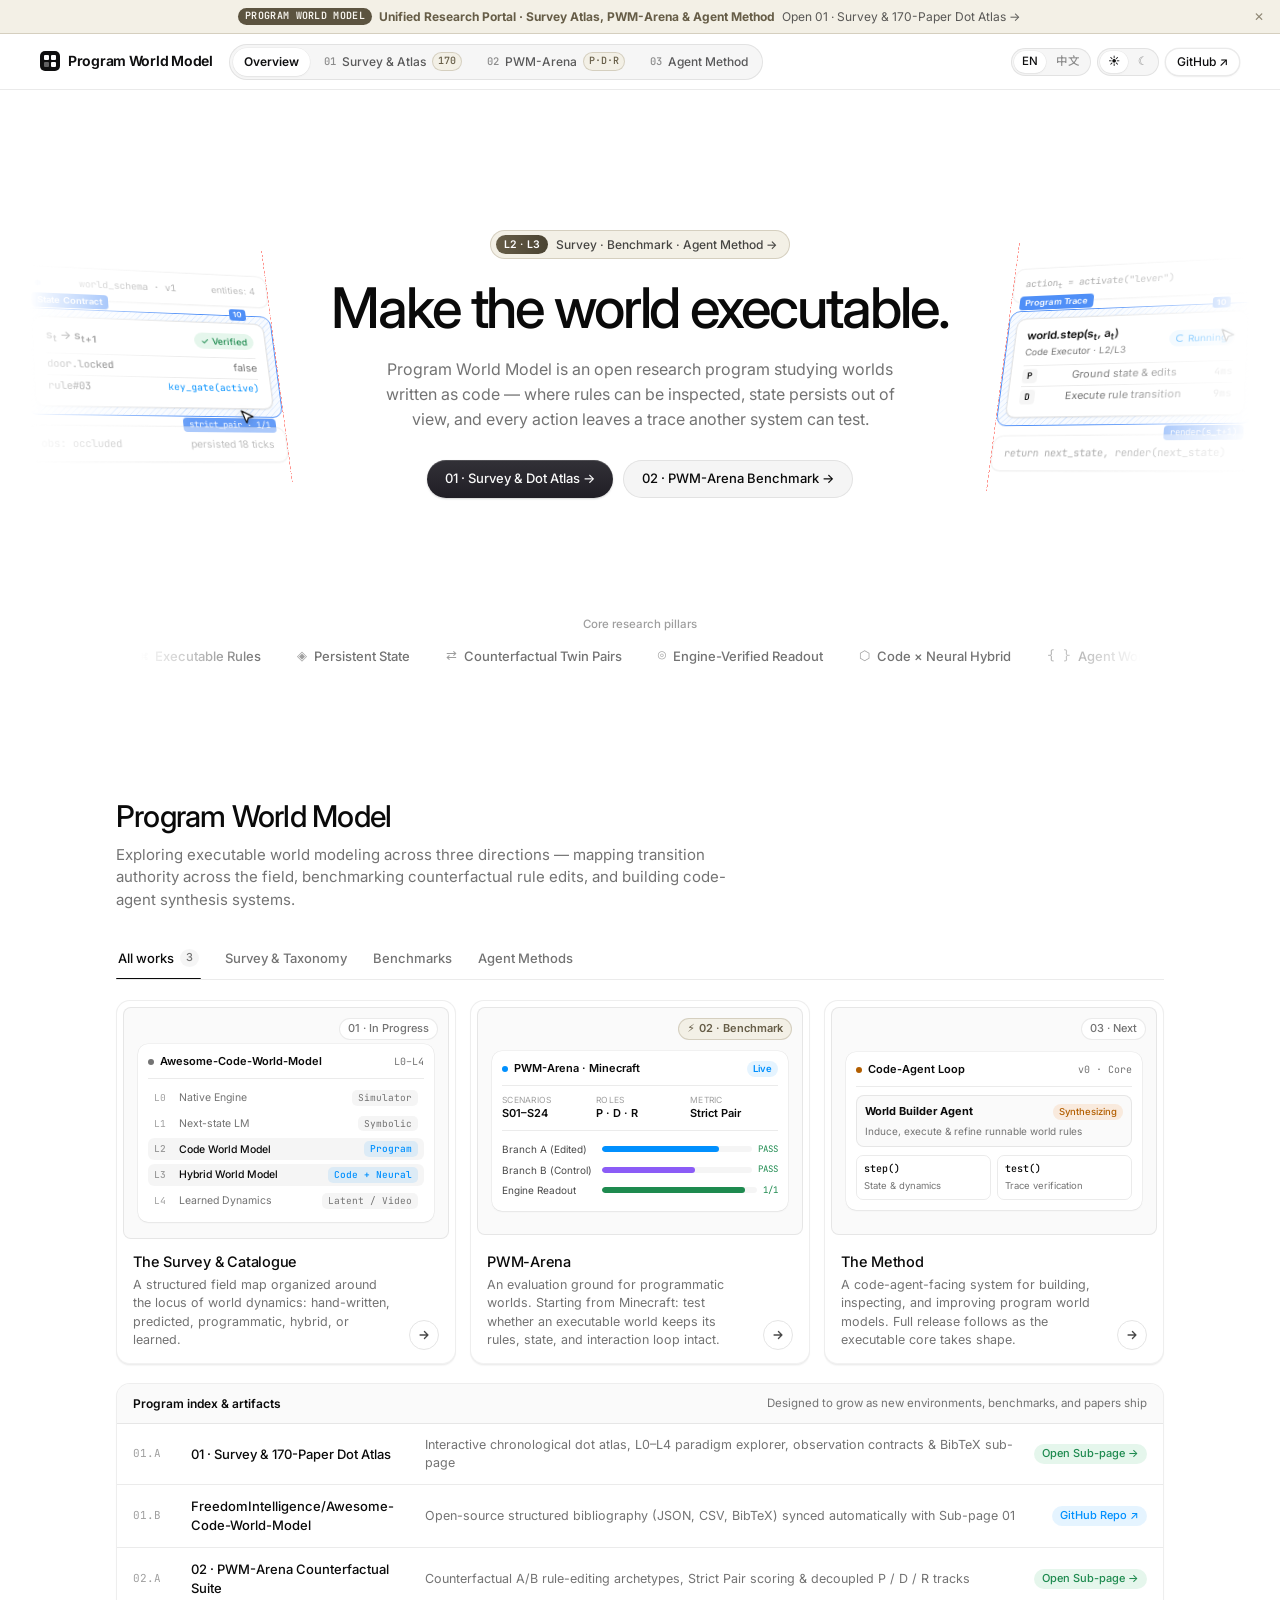
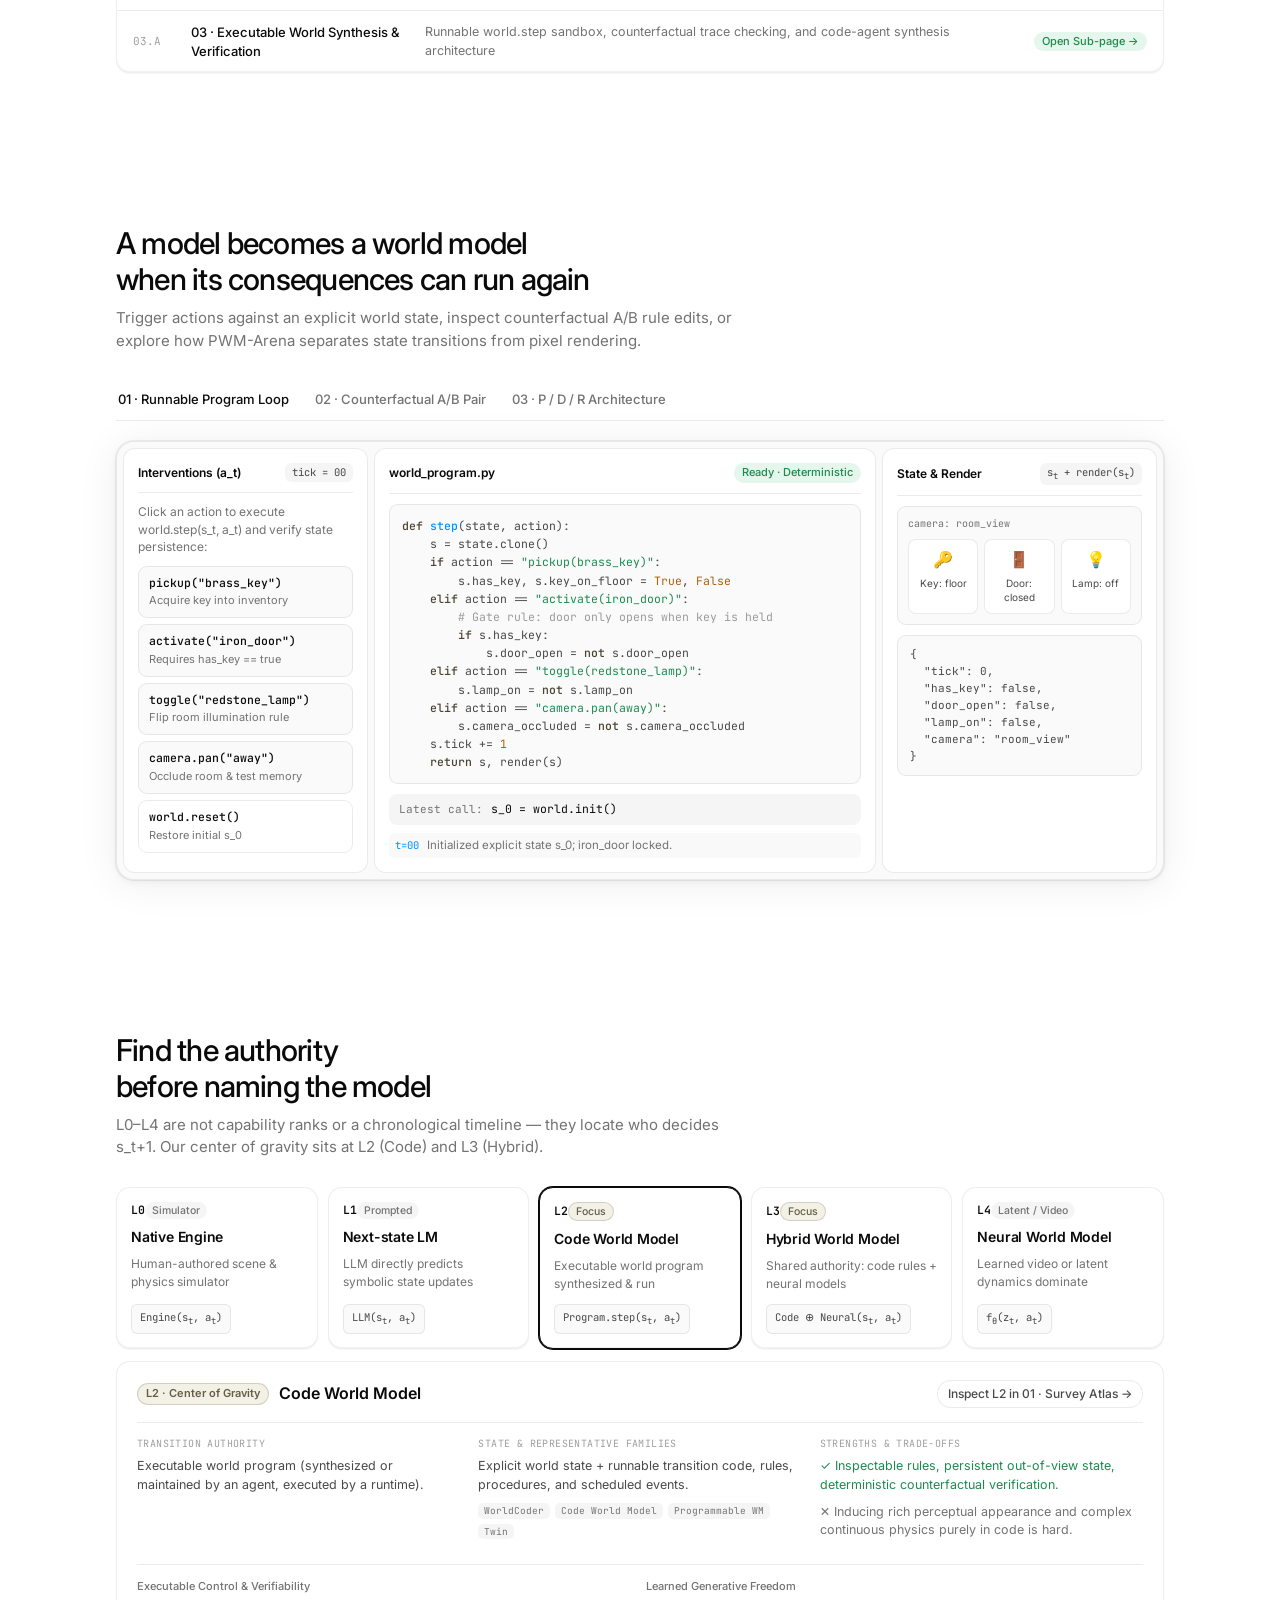
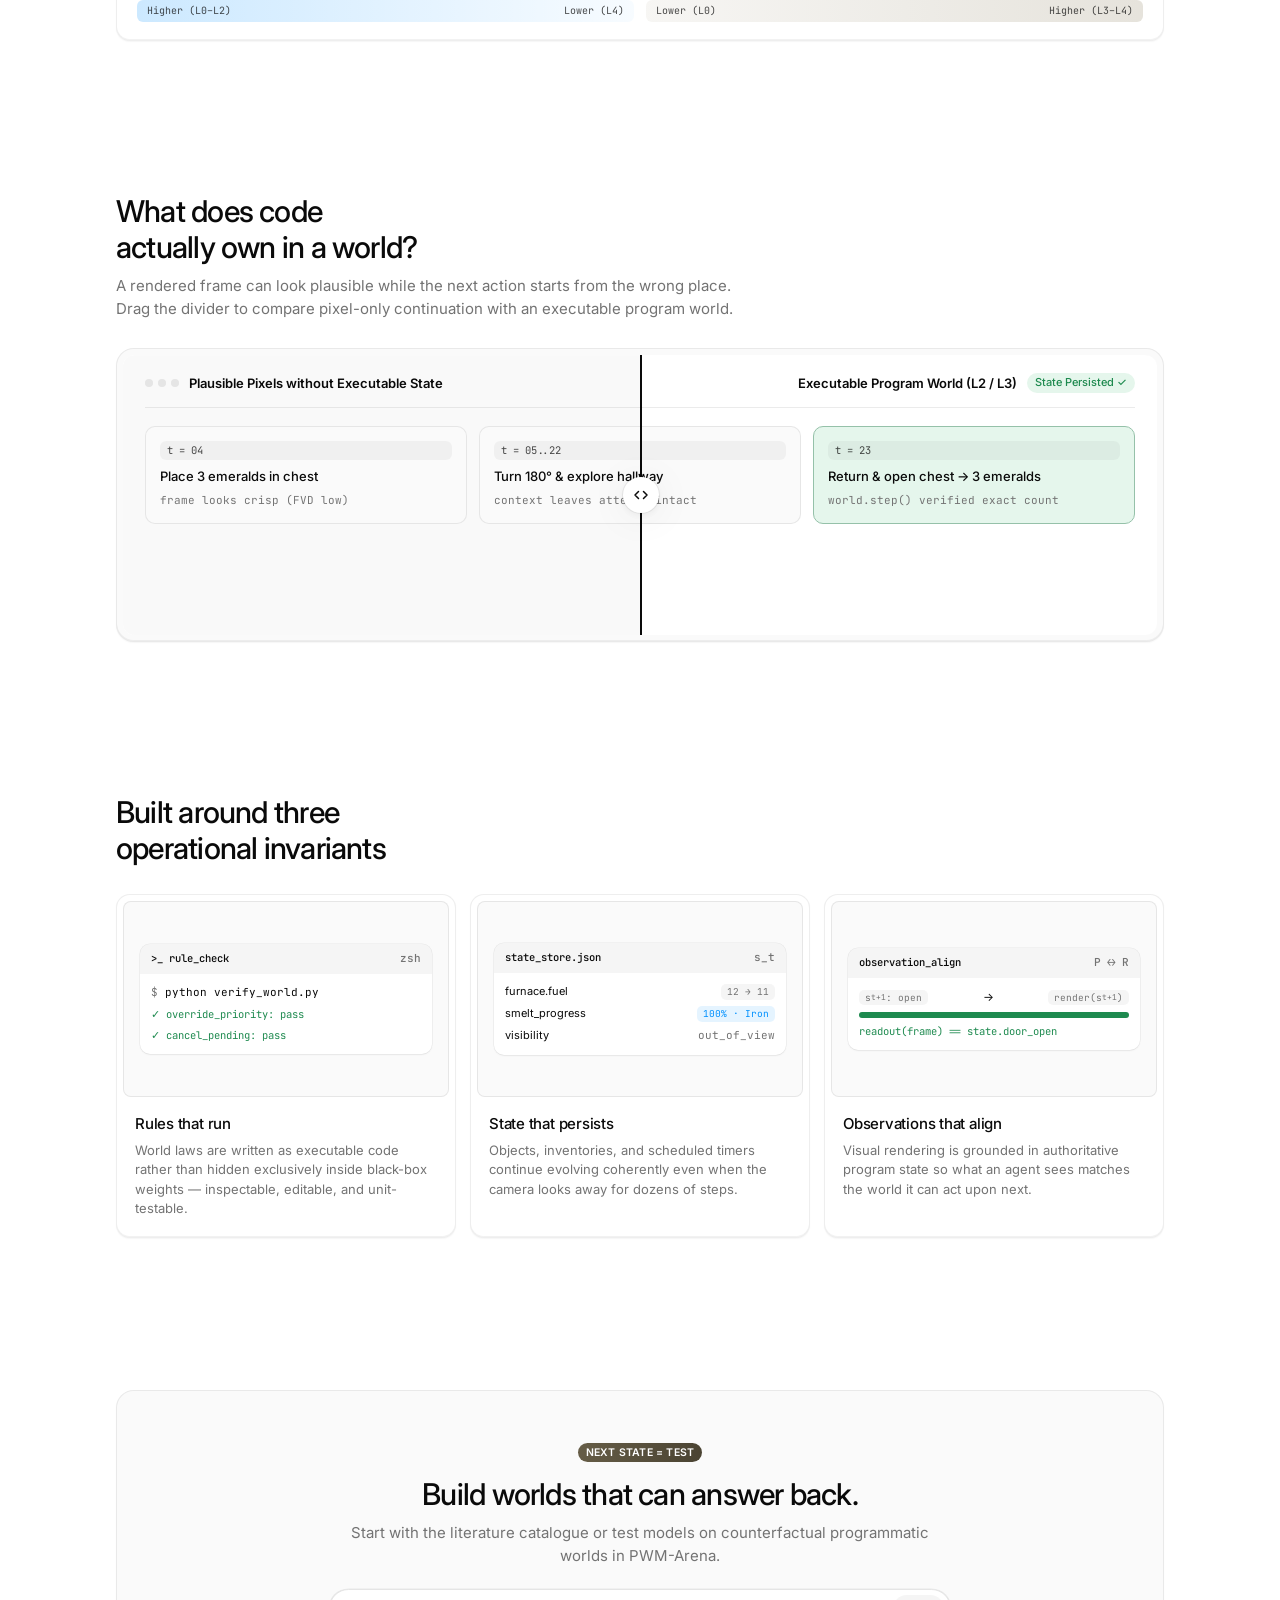
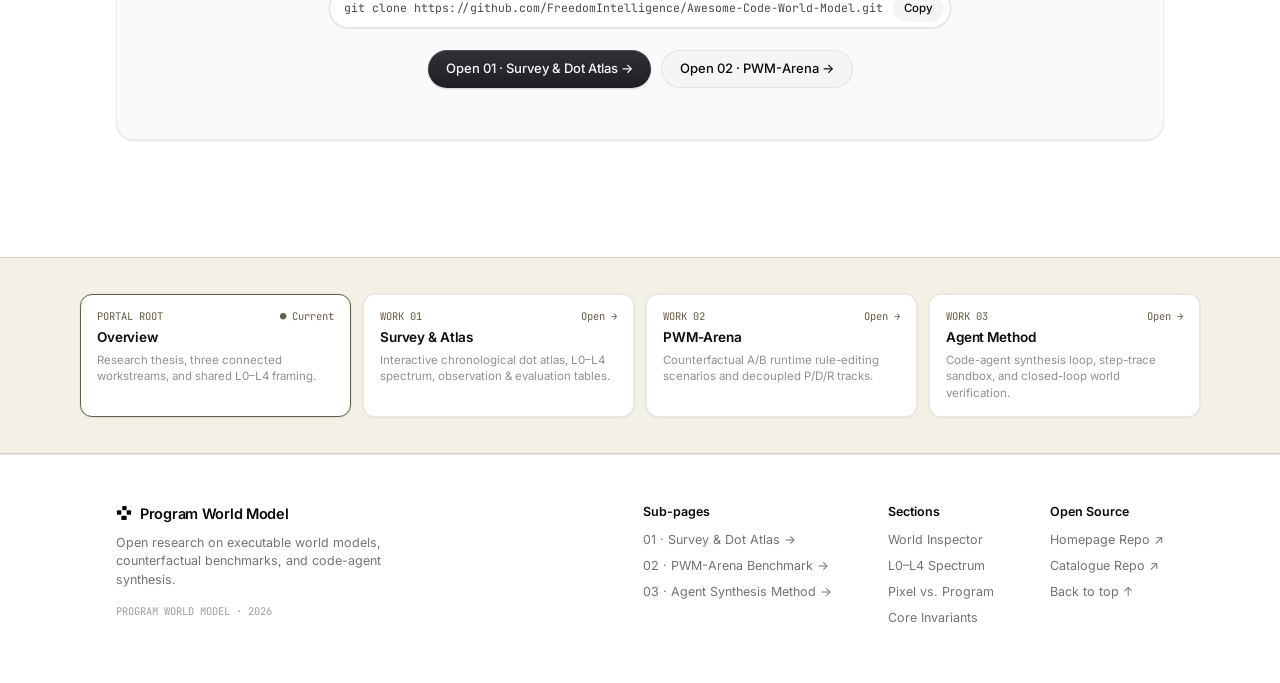
==== commit d8227d2d: "feat(shell): add shared multi-page shell and integrate root portal" ====
--- a/index.html
+++ b/index.html
@@ -4,6 +4,7 @@
     <meta charset="UTF-8" />
     <meta name="viewport" content="width=device-width, initial-scale=1" />
     <meta name="theme-color" content="#ffffff" id="meta-theme-color" />
+    <link rel="icon" type="image/svg+xml" href="data:image/svg+xml,%3Csvg xmlns='http://www.w3.org/2000/svg' viewBox='0 0 20 20'%3E%3Crect width='20' height='20' rx='5' fill='%230f0f10'/%3E%3Crect x='4' y='4' width='5' height='5' rx='1' fill='%23ffffff'/%3E%3Crect x='11' y='4' width='5' height='5' rx='1' fill='%23ffffff'/%3E%3Crect x='4' y='11' width='5' height='5' rx='1' fill='%23ffffff' opacity='0.35'/%3E%3Crect x='11' y='11' width='5' height='5' rx='1' fill='%23ffffff'/%3E%3C/svg%3E" />
     <meta
       name="description"
       content="Program World Model — executable worlds, paradigm taxonomy, counterfactual benchmarks, and code-agent synthesis."
@@ -15,102 +16,14 @@
       href="https://fonts.googleapis.com/css2?family=Inter:wght@400;500;600;700&amp;family=JetBrains+Mono:wght@400;500&amp;family=Noto+Sans+SC:wght@400;500;600&amp;display=swap"
       rel="stylesheet"
     />
+    <link rel="stylesheet" href="shared/shell.css" />
     <link rel="stylesheet" href="styles.css" />
   </head>
-  <body>
+  <body data-pwm-page="overview" data-pwm-base=".">
     <a class="skip-link" href="#main" data-en="Skip to content" data-zh="跳转到正文">Skip to content</a>
 
-    <!-- Top Announcement Banner -->
-    <div class="offer-banner" id="offer-banner" role="region" aria-label="Research announcement">
-      <a class="offer-banner__link" href="#work">
-        <span class="offer-banner__bolt" aria-hidden="true">⚡</span>
-        <strong data-en="Open Research Program" data-zh="开放研究计划">Open Research Program</strong>
-        <span class="offer-banner__sep" aria-hidden="true">·</span>
-        <span
-          data-en="Explore the L0–L4 survey catalogue, PWM-Arena benchmark &amp; upcoming code-agent method →"
-          data-zh="浏览 L0–L4 范式综述目录、PWM-Arena 评测基准与即将发布的 Code-Agent 方法 →"
-          >Explore the L0–L4 survey catalogue, PWM-Arena benchmark &amp; upcoming code-agent method →</span
-        >
-      </a>
-      <button class="offer-banner__close" id="dismiss-banner" type="button" aria-label="Dismiss announcement">
-        <svg width="12" height="12" viewBox="0 0 12 12" fill="none" aria-hidden="true">
-          <path d="M2.5 2.5L9.5 9.5M9.5 2.5L2.5 9.5" stroke="currentColor" stroke-width="1.4" stroke-linecap="round" />
-        </svg>
-      </button>
-    </div>
-
-    <!-- Sticky 56px Header (AffectUI style) -->
-    <header class="lp-nav" id="site-header">
-      <div class="lp-nav__inner">
-        <div class="lp-nav__left">
-          <a class="brand" href="#top" aria-label="Program World Model home">
-            <svg class="brand__mark" width="18" height="18" viewBox="0 0 18 18" fill="none" aria-hidden="true">
-              <rect x="7" y="1" width="5" height="5" rx="1" fill="currentColor" />
-              <rect x="12" y="6" width="5" height="5" rx="1" fill="currentColor" />
-              <rect x="1" y="6" width="5" height="5" rx="1" fill="currentColor" />
-              <rect x="6" y="12" width="6" height="5" rx="1" fill="currentColor" />
-              <rect x="7" y="7" width="4" height="4" rx="0.8" fill="currentColor" opacity="0.28" />
-            </svg>
-            <span class="brand__name">Program World Model</span>
-          </a>
-
-          <nav class="lp-nav__links" aria-label="Primary navigation">
-            <a href="#work" data-en="Works" data-zh="系列工作">Works</a>
-            <a href="#inspector" data-en="Inspector" data-zh="交互演示">Inspector</a>
-            <a href="#frame" data-en="Spectrum" data-zh="范式谱系">Spectrum</a>
-            <a href="#idea" data-en="Why Code" data-zh="为何是代码">Why Code</a>
-            <a href="#principles" data-en="Principles" data-zh="核心原则">Principles</a>
-          </nav>
-        </div>
-
-        <div class="lp-nav__right">
-          <div class="theme-segmented" role="group" aria-label="Color theme">
-            <button class="theme-btn" type="button" data-theme-set="light" aria-label="Light mode" aria-pressed="true">
-              <svg width="13" height="13" viewBox="0 0 16 16" fill="none" aria-hidden="true">
-                <circle cx="8" cy="8" r="3.1" stroke="currentColor" stroke-width="1.4" />
-                <path
-                  d="M8 1.5V3M8 13V14.5M1.5 8H3M13 8H14.5M3.4 3.4L4.45 4.45M11.55 11.55L12.6 12.6M12.6 3.4L11.55 4.45M4.45 11.55L3.4 12.6"
-                  stroke="currentColor"
-                  stroke-width="1.4"
-                  stroke-linecap="round"
-                />
-              </svg>
-            </button>
-            <button class="theme-btn" type="button" data-theme-set="dark" aria-label="Dark mode" aria-pressed="false">
-              <svg width="13" height="13" viewBox="0 0 16 16" fill="none" aria-hidden="true">
-                <path
-                  d="M13.2 9.8A5.5 5.5 0 0 1 6.2 2.8a5.5 5.5 0 1 0 7 7Z"
-                  stroke="currentColor"
-                  stroke-width="1.4"
-                  stroke-linejoin="round"
-                />
-              </svg>
-            </button>
-          </div>
-
-          <button class="pill-control" id="lang-switch" type="button" aria-label="Switch language" aria-pressed="false">
-            中
-          </button>
-
-          <a
-            class="pill-control pill-control--gh"
-            href="https://github.com/MichaelCao0/Awesome-Code-World-Model"
-            target="_blank"
-            rel="noreferrer"
-            aria-label="Awesome Code World Model on GitHub"
-          >
-            <svg width="14" height="14" viewBox="0 0 16 16" fill="currentColor" aria-hidden="true">
-              <path
-                d="M8 0.2a8 8 0 0 0-2.53 15.59c.4.07.55-.17.55-.38l-.01-1.34c-2.23.48-2.7-1.07-2.7-1.07-.36-.93-.89-1.17-.89-1.17-.73-.5.05-.49.05-.49.81.06 1.23.83 1.23.83.72 1.22 1.88.87 2.34.66.07-.52.28-.87.5-1.07-1.78-.2-3.64-.89-3.64-3.95 0-.87.31-1.59.82-2.15-.08-.2-.36-1.02.08-2.12 0 0 .67-.21 2.2.82a7.6 7.6 0 0 1 4 0c1.53-1.03 2.2-.82 2.2-.82.44 1.1.16 1.92.08 2.12.51.56.82 1.28.82 2.15 0 3.07-1.87 3.75-3.65 3.95.29.25.54.73.54 1.48l-.01 2.2c0 .21.15.46.55.38A8.01 8.01 0 0 0 8 .2Z"
-              />
-            </svg>
-            <span data-en="Catalogue" data-zh="文献库">Catalogue</span>
-          </a>
-
-          <a class="btn btn--primary btn--sm" href="#work" data-en="Explore works" data-zh="浏览工作">Explore works</a>
-        </div>
-      </div>
-    </header>
+    <!-- Unified Multi-Page Topbar & 4-Route Header -->
+    <div id="pwm-shell-header"></div>
 
     <main id="main" tabindex="-1">
       <!-- HERO SECTION with 3D-Perspectived Blueprint Inspector Wings -->
@@ -188,17 +101,15 @@
             </p>
 
             <div class="lp-hero__actions">
-              <a class="btn btn--primary" href="#work" data-en="Explore the works" data-zh="查看系列工作"
-                >Explore the works</a
+              <a class="btn btn--primary" href="./survey/" data-en="01 · Survey &amp; Dot Atlas →" data-zh="01 · 打开综述与点阵图谱 →"
+                >01 · Survey &amp; Dot Atlas →</a
               >
               <a
                 class="btn btn--secondary"
-                href="https://jz-jimmy.github.io/blog/pwm-arena/#minecraft"
-                target="_blank"
-                rel="noreferrer"
-                data-en="Open PWM-Arena ↗"
-                data-zh="打开 PWM-Arena ↗"
-                >Open PWM-Arena ↗</a
+                href="./arena/"
+                data-en="02 · PWM-Arena Benchmark →"
+                data-zh="02 · 打开 PWM-Arena 基准 →"
+                >02 · PWM-Arena Benchmark →</a
               >
             </div>
           </div>
@@ -309,18 +220,18 @@
           <div class="section-head">
             <h2
               class="lp-lead"
-              data-en="One research program,<br />a connected series of works"
-              data-zh="同一套研究计划，<br />相互咬合的系列工作"
-            >
-              One research program,<br />a connected series of works
+              data-en="Program World Model"
+              data-zh="Program World Model"
+            >
+              Program World Model
             </h2>
             <p
               class="lp-sub"
-              data-en="Each workstream isolates a distinct question — who owns state transitions across the field, whether models survive runtime rule edits, and how code agents build runnable worlds."
-              data-zh="每条工作线回答一个独立但彼此支撑的问题：领域中谁掌握状态转移决定权、模型能否经受运行时规则编辑检验，以及 Code Agent 如何构建并改进可执行世界。"
-            >
-              Each workstream isolates a distinct question — who owns state transitions across the field, whether models
-              survive runtime rule edits, and how code agents build runnable worlds.
+              data-en="Exploring executable world modeling across three directions — mapping transition authority across the field, benchmarking counterfactual rule edits, and building code-agent synthesis systems."
+              data-zh="围绕可执行世界模型展开的系列研究：梳理状态转移决定权谱系、构建反事实规则编辑基准，以及探索面向 Code Agent 的世界构建方法。"
+            >
+              Exploring executable world modeling across three directions — mapping transition authority across the
+              field, benchmarking counterfactual rule edits, and building code-agent synthesis systems.
             </p>
           </div>
 
@@ -401,15 +312,13 @@
                 </div>
                 <a
                   class="aui-card__action"
-                  href="https://github.com/MichaelCao0/Awesome-Code-World-Model"
-                  target="_blank"
-                  rel="noreferrer"
-                  aria-label="Open Awesome-Code-World-Model catalogue"
-                  title="Read the catalogue"
+                  href="./survey/"
+                  aria-label="Open Survey &amp; 170-Paper Dot Atlas sub-page"
+                  title="Open Survey &amp; Dot Atlas sub-page"
                 >
                   <svg width="14" height="14" viewBox="0 0 16 16" fill="none" aria-hidden="true">
                     <path
-                      d="M4.5 11.5L11.5 4.5M11.5 4.5H5.8M11.5 4.5V10.2"
+                      d="M3.5 8H12.5M12.5 8L8.5 4M12.5 8L8.5 12"
                       stroke="currentColor"
                       stroke-width="1.5"
                       stroke-linecap="round"
@@ -481,15 +390,13 @@
                 </div>
                 <a
                   class="aui-card__action"
-                  href="https://jz-jimmy.github.io/blog/pwm-arena/#minecraft"
-                  target="_blank"
-                  rel="noreferrer"
-                  aria-label="Explore PWM-Arena"
-                  title="Explore PWM-Arena"
+                  href="./arena/"
+                  aria-label="Open PWM-Arena Benchmark sub-page"
+                  title="Open PWM-Arena sub-page"
                 >
                   <svg width="14" height="14" viewBox="0 0 16 16" fill="none" aria-hidden="true">
                     <path
-                      d="M4.5 11.5L11.5 4.5M11.5 4.5H5.8M11.5 4.5V10.2"
+                      d="M3.5 8H12.5M12.5 8L8.5 4M12.5 8L8.5 12"
                       stroke="currentColor"
                       stroke-width="1.5"
                       stroke-linecap="round"
@@ -542,13 +449,22 @@
                     release follows as the executable core takes shape.
                   </p>
                 </div>
-                <span
-                  class="aui-card__soon"
-                  data-en="Soon"
-                  data-zh="即将发布"
-                  aria-label="Details coming soon"
-                  >Soon</span
+                <a
+                  class="aui-card__action"
+                  href="./method/"
+                  aria-label="Open Agent Method sub-page"
+                  title="Open Agent Method sub-page"
                 >
+                  <svg width="14" height="14" viewBox="0 0 16 16" fill="none" aria-hidden="true">
+                    <path
+                      d="M3.5 8H12.5M12.5 8L8.5 4M12.5 8L8.5 12"
+                      stroke="currentColor"
+                      stroke-width="1.5"
+                      stroke-linecap="round"
+                      stroke-linejoin="round"
+                    />
+                  </svg>
+                </a>
               </div>
             </article>
           </div>
@@ -570,68 +486,88 @@
             <a
               class="ledger-row"
               data-category="survey"
-              href="https://github.com/MichaelCao0/Awesome-Code-World-Model"
+              href="./survey/"
+            >
+              <span class="ledger-row__id">01.A</span>
+              <strong class="ledger-row__name" data-en="01 · Survey &amp; 170-Paper Dot Atlas" data-zh="01 · 综述与 170 篇动态点阵图谱"
+                >01 · Survey &amp; 170-Paper Dot Atlas</strong
+              >
+              <span
+                class="ledger-row__detail"
+                data-en="Interactive chronological dot atlas, L0–L4 paradigm explorer, observation contracts &amp; BibTeX sub-page"
+                data-zh="时间轴分类点阵、L0–L4 五层范式交互台、观测契约表与双语文献检索子站"
+                >Interactive chronological dot atlas, L0–L4 paradigm explorer, observation contracts &amp; BibTeX
+                sub-page</span
+              >
+              <span class="status-chip status-chip--green" data-en="Open Sub-page →" data-zh="打开子页 →"
+                >Open Sub-page →</span
+              >
+            </a>
+
+            <a
+              class="ledger-row"
+              data-category="survey"
+              href="https://github.com/FreedomIntelligence/Awesome-Code-World-Model"
               target="_blank"
               rel="noreferrer"
             >
-              <span class="ledger-row__id">01.A</span>
-              <strong class="ledger-row__name" data-en="Awesome-Code-World-Model" data-zh="Awesome-Code-World-Model 文献目录"
-                >Awesome-Code-World-Model</strong
+              <span class="ledger-row__id">01.B</span>
+              <strong class="ledger-row__name" data-en="FreedomIntelligence/Awesome-Code-World-Model" data-zh="FreedomIntelligence/Awesome-Code-World-Model 仓库"
+                >FreedomIntelligence/Awesome-Code-World-Model</strong
               >
               <span
                 class="ledger-row__detail"
-                data-en="Living bibliography across L0 engines, L1 next-state LMs, L2 code worlds, L3 hybrids &amp; L4 neural dynamics"
-                data-zh="覆盖 L0 原生引擎、L1 状态预测 LM、L2 代码世界、L3 混合模型与 L4 神经动力学的开源文献库"
-                >Living bibliography across L0 engines, L1 next-state LMs, L2 code worlds, L3 hybrids &amp; L4 neural
-                dynamics</span
-              >
-              <span class="status-chip status-chip--green" data-en="Public Repo ↗" data-zh="开源仓库 ↗"
-                >Public Repo ↗</span
+                data-en="Open-source structured bibliography (JSON, CSV, BibTeX) synced automatically with Sub-page 01"
+                data-zh="自动同步驱动子站 01 的结构化开源文献数据仓库（JSON / CSV / BibTeX）"
+                >Open-source structured bibliography (JSON, CSV, BibTeX) synced automatically with Sub-page 01</span
+              >
+              <span class="status-chip status-chip--blue" data-en="GitHub Repo ↗" data-zh="开源仓库 ↗"
+                >GitHub Repo ↗</span
               >
             </a>
 
             <a
               class="ledger-row"
               data-category="benchmark"
-              href="https://jz-jimmy.github.io/blog/pwm-arena/#minecraft"
-              target="_blank"
-              rel="noreferrer"
+              href="./arena/"
             >
               <span class="ledger-row__id">02.A</span>
-              <strong class="ledger-row__name" data-en="PWM-Arena · Minecraft Suite" data-zh="PWM-Arena · Minecraft 评测集"
-                >PWM-Arena · Minecraft Suite</strong
+              <strong class="ledger-row__name" data-en="02 · PWM-Arena Counterfactual Suite" data-zh="02 · PWM-Arena 反事实评测子站"
+                >02 · PWM-Arena Counterfactual Suite</strong
               >
               <span
                 class="ledger-row__detail"
-                data-en="Counterfactual A/B rule-editing scenarios decomposing Perception (P), Dynamics (D), and Rendering (R)"
-                data-zh="基于反事实 A/B 规则编辑场景，解耦评测感知接地（P）、动力学执行（D）与视觉渲染回读（R）"
-                >Counterfactual A/B rule-editing scenarios decomposing Perception (P), Dynamics (D), and Rendering
-                (R)</span
-              >
-              <span class="status-chip status-chip--blue" data-en="Interactive Arena ↗" data-zh="在线评测场 ↗"
-                >Interactive Arena ↗</span
+                data-en="Counterfactual A/B rule-editing archetypes, Strict Pair scoring &amp; decoupled P / D / R tracks"
+                data-zh="成对反事实 A/B 运行时规则编辑原型、Strict Pair 判分机制与 P / D / R 三轨解耦架构"
+                >Counterfactual A/B rule-editing archetypes, Strict Pair scoring &amp; decoupled P / D / R tracks</span
+              >
+              <span class="status-chip status-chip--green" data-en="Open Sub-page →" data-zh="打开子页 →"
+                >Open Sub-page →</span
               >
             </a>
 
-            <div class="ledger-row ledger-row--static" data-category="method">
+            <a
+              class="ledger-row"
+              data-category="method"
+              href="./method/"
+            >
               <span class="ledger-row__id">03.A</span>
               <strong
                 class="ledger-row__name"
-                data-en="Executable World Synthesis &amp; Verification"
-                data-zh="可执行世界构建与验证方法"
-                >Executable World Synthesis &amp; Verification</strong
+                data-en="03 · Executable World Synthesis &amp; Verification"
+                data-zh="03 · 可执行世界构建与验证子站"
+                >03 · Executable World Synthesis &amp; Verification</strong
               >
               <span
                 class="ledger-row__detail"
-                data-en="Code-agent loop for inducing explicit world programs, testing consequences, and closing observation alignment"
-                data-zh="面向 Code Agent 的世界程序归纳、后果推演与观测对齐闭环系统"
-                >Code-agent loop for inducing explicit world programs, testing consequences, and closing observation
-                alignment</span
-              >
-              <span class="status-chip status-chip--muted" data-en="In Development" data-zh="研发推进中"
-                >In Development</span
-              >
-            </div>
+                data-en="Runnable world.step sandbox, counterfactual trace checking, and code-agent synthesis architecture"
+                data-zh="可交互运行的 world.step 状态沙箱、反事实因果轨迹校验与 Code-Agent 合成闭环"
+                >Runnable world.step sandbox, counterfactual trace checking, and code-agent synthesis architecture</span
+              >
+              <span class="status-chip status-chip--green" data-en="Open Sub-page →" data-zh="打开子页 →"
+                >Open Sub-page →</span
+              >
+            </a>
           </div>
         </div>
       </section>
@@ -1040,9 +976,13 @@
                 <span class="stage-badge stage-badge--pro" id="spec-detail-badge">L2 · Center of Gravity</span>
                 <h3 id="spec-detail-title">Code World Model</h3>
               </div>
-              <span class="mono-muted" data-en="Click any level L0–L4 above to inspect" data-zh="点击上方任一层级 L0–L4 查看详情"
-                >Click any level L0–L4 above to inspect</span
-              >
+              <a
+                class="pill-control"
+                id="spec-atlas-link"
+                href="./survey/?layer=L2#paradigms"
+              >
+                <span id="spec-atlas-label">Inspect L2 in 01 · Survey Atlas →</span>
+              </a>
             </div>
 
             <div class="spec-detail__cols">
@@ -1369,7 +1309,7 @@
             </p>
 
             <div class="cmd-pill" role="group" aria-label="Clone catalogue repository">
-              <code id="copy-cmd-text">git clone https://github.com/MichaelCao0/Awesome-Code-World-Model.git</code>
+              <code id="copy-cmd-text">git clone https://github.com/FreedomIntelligence/Awesome-Code-World-Model.git</code>
               <button class="cmd-pill__btn" id="copy-cmd-btn" type="button" aria-label="Copy command">
                 <span id="copy-cmd-label" data-en="Copy" data-zh="复制">Copy</span>
               </button>
@@ -1378,27 +1318,26 @@
             <div class="lp-hero__actions">
               <a
                 class="btn btn--primary"
-                href="https://jz-jimmy.github.io/blog/pwm-arena/#minecraft"
-                target="_blank"
-                rel="noreferrer"
-                data-en="Go to PWM-Arena ↗"
-                data-zh="前往 PWM-Arena ↗"
-                >Go to PWM-Arena ↗</a
+                href="./survey/"
+                data-en="Open 01 · Survey &amp; Dot Atlas →"
+                data-zh="进入 01 · 综述与点阵图谱 →"
+                >Open 01 · Survey &amp; Dot Atlas →</a
               >
               <a
                 class="btn btn--secondary"
-                href="https://github.com/MichaelCao0/Awesome-Code-World-Model"
-                target="_blank"
-                rel="noreferrer"
-                data-en="Browse Survey Catalogue ↗"
-                data-zh="浏览文献目录 ↗"
-                >Browse Survey Catalogue ↗</a
+                href="./arena/"
+                data-en="Open 02 · PWM-Arena →"
+                data-zh="进入 02 · PWM-Arena 基准 →"
+                >Open 02 · PWM-Arena →</a
               >
             </div>
           </div>
         </div>
       </section>
     </main>
+
+    <!-- Sibling Sub-pages Bar -->
+    <div id="pwm-shell-subnav"></div>
 
     <!-- CLEAN AFFECTUI-STYLE MULTI-COLUMN FOOTER -->
     <footer class="lp-footer">
@@ -1425,24 +1364,10 @@
 
         <div class="lp-footer__cols">
           <div class="lp-footer__col">
-            <strong data-en="Workstream" data-zh="系列工作">Workstream</strong>
-            <a
-              href="https://github.com/MichaelCao0/Awesome-Code-World-Model"
-              target="_blank"
-              rel="noreferrer"
-              data-en="The Survey ↗"
-              data-zh="领域综述 ↗"
-              >The Survey ↗</a
-            >
-            <a
-              href="https://jz-jimmy.github.io/blog/pwm-arena/#minecraft"
-              target="_blank"
-              rel="noreferrer"
-              data-en="PWM-Arena ↗"
-              data-zh="PWM-Arena ↗"
-              >PWM-Arena ↗</a
-            >
-            <a href="#work" data-en="The Method (Soon)" data-zh="方法系统（即将发布）">The Method (Soon)</a>
+            <strong data-en="Sub-pages" data-zh="研究子页面">Sub-pages</strong>
+            <a href="./survey/" data-en="01 · Survey &amp; Dot Atlas →" data-zh="01 · 综述与点阵图谱 →">01 · Survey &amp; Dot Atlas →</a>
+            <a href="./arena/" data-en="02 · PWM-Arena Benchmark →" data-zh="02 · PWM-Arena 评测基准 →">02 · PWM-Arena Benchmark →</a>
+            <a href="./method/" data-en="03 · Agent Synthesis Method →" data-zh="03 · 智能体合成方法 →">03 · Agent Synthesis Method →</a>
           </div>
 
           <div class="lp-footer__col">
@@ -1464,7 +1389,7 @@
               >Homepage Repo ↗</a
             >
             <a
-              href="https://github.com/MichaelCao0/Awesome-Code-World-Model"
+              href="https://github.com/FreedomIntelligence/Awesome-Code-World-Model"
               target="_blank"
               rel="noreferrer"
               data-en="Catalogue Repo ↗"
@@ -1477,6 +1402,7 @@
       </div>
     </footer>
 
+    <script src="shared/shell.js"></script>
     <script src="script.js"></script>
   </body>
 </html>
--- a/shared/shell.css
+++ b/shared/shell.css
@@ -0,0 +1,425 @@
+/* ==========================================================================
+   Program World Model — Shared Global Multi-Page Shell (AffectUI + Warm Sand-Grey)
+   Shared across: / (Overview), /survey/, /arena/, /method/
+   ========================================================================== */
+
+:root,
+[data-theme="light"] {
+  --pwm-sand-ink: #665d47;
+  --pwm-sand-bg: #f3f0e6;
+  --pwm-sand-border: rgba(150, 138, 108, 0.32);
+  --pwm-sand-pill-bg: #5c5440;
+  --pwm-sand-pill-fg: #faf8f2;
+
+  --pwm-nav-bg: rgba(255, 255, 255, 0.85);
+  --pwm-surface: #ffffff;
+  --pwm-subtle: rgba(0, 0, 0, 0.036);
+  --pwm-subtle-hover: rgba(0, 0, 0, 0.062);
+  --pwm-ink: #0f0f10;
+  --pwm-secondary: rgba(15, 15, 16, 0.68);
+  --pwm-muted: rgba(15, 15, 16, 0.46);
+  --pwm-border: rgba(15, 15, 16, 0.085);
+  --pwm-border-strong: rgba(15, 15, 16, 0.15);
+  --pwm-shadow-sm: 0 0 0 0.5px rgba(0, 0, 0, 0.06), 0 1px 2px rgba(0, 0, 0, 0.05);
+}
+
+[data-theme="dark"] {
+  --pwm-sand-ink: #d8ceb4;
+  --pwm-sand-bg: rgba(216, 206, 180, 0.11);
+  --pwm-sand-border: rgba(216, 206, 180, 0.24);
+  --pwm-sand-pill-bg: #d8ceb4;
+  --pwm-sand-pill-fg: #181713;
+
+  --pwm-nav-bg: rgba(18, 18, 20, 0.85);
+  --pwm-surface: #18181b;
+  --pwm-subtle: rgba(255, 255, 255, 0.05);
+  --pwm-subtle-hover: rgba(255, 255, 255, 0.085);
+  --pwm-ink: #f2f2f4;
+  --pwm-secondary: rgba(242, 242, 244, 0.72);
+  --pwm-muted: rgba(242, 242, 244, 0.46);
+  --pwm-border: rgba(255, 255, 255, 0.10);
+  --pwm-border-strong: rgba(255, 255, 255, 0.18);
+  --pwm-shadow-sm: 0 0 0 1px rgba(255, 255, 255, 0.08), 0 1px 2px rgba(0, 0, 0, 0.35);
+}
+
+#pwm-shell-header {
+  display: contents;
+}
+
+/* Global Top Announcement Bar */
+.pwm-topbar {
+  min-height: 34px;
+  padding: 5px 38px 5px 16px;
+  background: var(--pwm-sand-bg);
+  border-bottom: 0.5px solid var(--pwm-sand-border);
+  color: var(--pwm-sand-ink);
+  font-family: "Inter", "Noto Sans SC", system-ui, -apple-system, sans-serif;
+  font-size: 12px;
+  display: flex;
+  align-items: center;
+  justify-content: center;
+  position: relative;
+}
+
+.pwm-topbar[hidden] {
+  display: none !important;
+}
+
+.pwm-topbar__link {
+  display: inline-flex;
+  align-items: center;
+  gap: 7px;
+  flex-wrap: wrap;
+  justify-content: center;
+  color: inherit;
+  text-decoration: none;
+  transition: opacity 140ms ease;
+}
+
+.pwm-topbar__link:hover {
+  opacity: 0.8;
+}
+
+.pwm-topbar__tag {
+  font-family: "JetBrains Mono", ui-monospace, monospace;
+  font-size: 10px;
+  font-weight: 600;
+  padding: 1.5px 7px;
+  border-radius: 999px;
+  background: var(--pwm-sand-pill-bg);
+  color: var(--pwm-sand-pill-fg);
+  letter-spacing: 0.03em;
+}
+
+.pwm-topbar__muted {
+  color: var(--pwm-secondary);
+}
+
+.pwm-topbar__close {
+  position: absolute;
+  right: 10px;
+  top: 50%;
+  transform: translateY(-50%);
+  width: 22px;
+  height: 22px;
+  border: 0;
+  border-radius: 5px;
+  background: transparent;
+  color: var(--pwm-sand-ink);
+  cursor: pointer;
+  display: inline-flex;
+  align-items: center;
+  justify-content: center;
+  opacity: 0.72;
+}
+
+.pwm-topbar__close:hover {
+  opacity: 1;
+  background: var(--pwm-subtle);
+}
+
+/* Unified 56px Global Header with 4-Route Switcher */
+.pwm-global-nav {
+  position: sticky;
+  top: 0;
+  z-index: 95;
+  height: 56px;
+  background: var(--pwm-nav-bg);
+  backdrop-filter: saturate(180%) blur(14px);
+  -webkit-backdrop-filter: saturate(180%) blur(14px);
+  border-bottom: 0.5px solid var(--pwm-border);
+  font-family: "Inter", "Noto Sans SC", system-ui, -apple-system, sans-serif;
+}
+
+.pwm-global-nav__inner {
+  max-width: 1240px;
+  height: 100%;
+  margin: 0 auto;
+  padding: 0 20px;
+  display: flex;
+  align-items: center;
+  justify-content: space-between;
+  gap: 14px;
+}
+
+.pwm-global-nav__left {
+  display: flex;
+  align-items: center;
+  gap: 16px;
+  flex-shrink: 0;
+}
+
+.pwm-brand {
+  display: inline-flex;
+  align-items: center;
+  gap: 8px;
+  font-size: 14px;
+  font-weight: 650;
+  letter-spacing: -0.02em;
+  color: var(--pwm-ink);
+  text-decoration: none;
+  white-space: nowrap;
+  flex-shrink: 0;
+}
+
+.pwm-brand__mark {
+  width: 20px;
+  height: 20px;
+  border-radius: 5px;
+  background: var(--pwm-ink);
+  color: var(--pwm-surface);
+  display: inline-grid;
+  grid-template-columns: repeat(2, 1fr);
+  gap: 2px;
+  padding: 4px;
+  flex-shrink: 0;
+}
+
+.pwm-brand__mark span {
+  display: block;
+  border-radius: 1px;
+  background: currentColor;
+}
+
+.pwm-brand__mark span:nth-child(3) {
+  opacity: 0.35;
+}
+
+.pwm-route-tabs {
+  display: inline-flex;
+  align-items: center;
+  gap: 3px;
+  padding: 3px;
+  border-radius: 999px;
+  background: var(--pwm-subtle);
+  border: 0.5px solid var(--pwm-border);
+  flex-shrink: 0;
+}
+
+.pwm-route-link {
+  height: 28px;
+  padding: 0 11px;
+  border-radius: 999px;
+  font-size: 12px;
+  font-weight: 500;
+  color: var(--pwm-secondary);
+  text-decoration: none;
+  display: inline-flex;
+  align-items: center;
+  gap: 6px;
+  white-space: nowrap;
+  transition: background 140ms ease, color 140ms ease, box-shadow 140ms ease;
+}
+
+.pwm-route-link:hover {
+  color: var(--pwm-ink);
+  background: var(--pwm-subtle-hover);
+}
+
+.pwm-route-link.is-active {
+  background: var(--pwm-surface);
+  color: var(--pwm-ink);
+  font-weight: 600;
+  box-shadow: var(--pwm-shadow-sm);
+}
+
+.pwm-route-num {
+  font-family: "JetBrains Mono", ui-monospace, monospace;
+  font-size: 10.5px;
+  color: var(--pwm-muted);
+}
+
+.pwm-route-link.is-active .pwm-route-num {
+  color: var(--pwm-sand-ink);
+}
+
+.pwm-route-count {
+  font-family: "JetBrains Mono", ui-monospace, monospace;
+  font-size: 10px;
+  padding: 1px 5px;
+  border-radius: 999px;
+  background: var(--pwm-sand-bg);
+  color: var(--pwm-sand-ink);
+  border: 0.5px solid var(--pwm-sand-border);
+}
+
+.pwm-global-nav__right {
+  display: flex;
+  align-items: center;
+  gap: 6px;
+  flex-shrink: 0;
+}
+
+.pwm-seg {
+  display: inline-flex;
+  align-items: center;
+  padding: 2px;
+  height: 28px;
+  border-radius: 999px;
+  background: var(--pwm-subtle);
+  border: 0.5px solid var(--pwm-border);
+  gap: 2px;
+  flex-shrink: 0;
+}
+
+.pwm-seg button {
+  height: 22px;
+  padding: 0 8px;
+  border: 0;
+  border-radius: 999px;
+  background: transparent;
+  color: var(--pwm-muted);
+  font-family: inherit;
+  font-size: 11.5px;
+  font-weight: 500;
+  cursor: pointer;
+  display: inline-flex;
+  align-items: center;
+  justify-content: center;
+  white-space: nowrap;
+  transition: all 140ms ease;
+}
+
+.pwm-seg button.is-active {
+  background: var(--pwm-surface);
+  color: var(--pwm-ink);
+  box-shadow: var(--pwm-shadow-sm);
+}
+
+.pwm-pill {
+  height: 28px;
+  padding: 0 11px;
+  border-radius: 999px;
+  border: 0.5px solid var(--pwm-border);
+  background: var(--pwm-surface);
+  color: var(--pwm-ink);
+  box-shadow: var(--pwm-shadow-sm);
+  font-size: 12px;
+  font-weight: 500;
+  text-decoration: none;
+  display: inline-flex;
+  align-items: center;
+  gap: 6px;
+  cursor: pointer;
+  white-space: nowrap;
+  transition: background 140ms ease, border-color 140ms ease;
+}
+
+.pwm-pill:hover {
+  background: var(--pwm-subtle);
+  border-color: var(--pwm-border-strong);
+}
+
+/* Sub-page Sibling Switcher Strip (Bottom of Subpages) */
+.pwm-subnav-band {
+  padding: 36px 0;
+  background: var(--pwm-sand-bg);
+  border-top: 0.5px solid var(--pwm-sand-border);
+  border-bottom: 0.5px solid var(--pwm-sand-border);
+  font-family: "Inter", "Noto Sans SC", system-ui, -apple-system, sans-serif;
+}
+
+.pwm-subnav-inner {
+  max-width: 1160px;
+  margin: 0 auto;
+  padding: 0 20px;
+  display: grid;
+  grid-template-columns: repeat(4, minmax(0, 1fr));
+  gap: 12px;
+}
+
+.pwm-subnav-card {
+  padding: 14px 16px;
+  border-radius: 12px;
+  background: var(--pwm-surface);
+  border: 0.5px solid var(--pwm-border);
+  box-shadow: var(--pwm-shadow-sm);
+  text-decoration: none;
+  color: var(--pwm-ink);
+  display: flex;
+  flex-direction: column;
+  gap: 4px;
+  transition: transform 140ms ease, border-color 140ms ease;
+}
+
+.pwm-subnav-card:hover {
+  transform: translateY(-1.5px);
+  border-color: var(--pwm-border-strong);
+}
+
+.pwm-subnav-card.is-current {
+  border-color: var(--pwm-sand-ink);
+}
+
+.pwm-subnav-kicker {
+  font-family: "JetBrains Mono", ui-monospace, monospace;
+  font-size: 10.5px;
+  color: var(--pwm-sand-ink);
+  display: flex;
+  align-items: center;
+  justify-content: space-between;
+}
+
+.pwm-subnav-title {
+  font-size: 13.5px;
+  font-weight: 620;
+  letter-spacing: -0.01em;
+}
+
+.pwm-subnav-desc {
+  font-size: 11.5px;
+  line-height: 1.45;
+  color: var(--pwm-muted);
+}
+
+/* Mobile Responsive Route Bar */
+@media (max-width: 1040px) {
+  .pwm-global-nav {
+    height: auto;
+    padding: 8px 0;
+  }
+  .pwm-global-nav__inner {
+    flex-wrap: wrap;
+    gap: 8px;
+    min-width: 0;
+    max-width: 100%;
+  }
+  .pwm-global-nav__left {
+    display: contents;
+  }
+  .pwm-brand {
+    order: 1;
+  }
+  .pwm-global-nav__right {
+    order: 2;
+    min-width: 0;
+    max-width: 100%;
+    flex-wrap: wrap;
+  }
+  .pwm-route-tabs {
+    order: 3;
+    width: 100%;
+    max-width: 100%;
+    min-width: 0;
+    overflow-x: auto;
+    scrollbar-width: none;
+  }
+  .pwm-route-tabs::-webkit-scrollbar {
+    display: none;
+  }
+  .pwm-subnav-inner {
+    grid-template-columns: repeat(2, minmax(0, 1fr));
+  }
+}
+
+@media (max-width: 560px) {
+  .pwm-topbar__muted {
+    display: none;
+  }
+  .pwm-hide-sm {
+    display: none !important;
+  }
+  .pwm-subnav-inner {
+    grid-template-columns: 1fr;
+  }
+}
--- a/styles.css
+++ b/styles.css
@@ -37,13 +37,14 @@
   --danger: #c4320a;
   --danger-soft: rgba(240, 68, 56, 0.11);
 
-  --pro-bg: #fdf2f8;
-  --pro-border: rgba(221, 6, 116, 0.16);
-  --pro-from: #dd0674;
-  --pro-to: #5e3ee0;
-
-  --banner-bg: #fdf2f8;
-  --banner-border: rgba(221, 6, 116, 0.12);
+  --pro-bg: #f3f0e6;
+  --pro-border: rgba(150, 138, 108, 0.32);
+  --pro-from: #665d47;
+  --pro-to: #4a4332;
+
+  --banner-bg: #f3f0e6;
+  --banner-border: rgba(150, 138, 108, 0.28);
+  --axis-freedom-bg: linear-gradient(90deg, rgba(150, 138, 108, 0.08), rgba(150, 138, 108, 0.24));
 
   --dark-btn-top: #323137;
   --dark-btn-bottom: #201e25;
@@ -99,13 +100,14 @@
   --danger: #f87171;
   --danger-soft: rgba(248, 113, 113, 0.14);
 
-  --pro-bg: rgba(221, 6, 116, 0.15);
-  --pro-border: rgba(244, 114, 182, 0.24);
-  --pro-from: #f472b6;
-  --pro-to: #a78bfa;
-
-  --banner-bg: #181219;
-  --banner-border: rgba(244, 114, 182, 0.16);
+  --pro-bg: rgba(216, 206, 180, 0.12);
+  --pro-border: rgba(216, 206, 180, 0.25);
+  --pro-from: #d8ceb4;
+  --pro-to: #b8ad90;
+
+  --banner-bg: #1d1b16;
+  --banner-border: rgba(216, 206, 180, 0.20);
+  --axis-freedom-bg: linear-gradient(90deg, rgba(216, 206, 180, 0.11), rgba(216, 206, 180, 0.24));
 
   --dark-btn-top: #f4f4f6;
   --dark-btn-bottom: #dcdce0;
@@ -140,7 +142,7 @@
   font-size: 13px;
   line-height: 1.45;
   transition: background-color 0.2s var(--ease-out), color 0.2s var(--ease-out);
-  overflow-x: hidden;
+  overflow-x: clip;
 }
 
 a {
@@ -172,6 +174,10 @@
 }
 .skip-link:focus {
   top: 12px;
+}
+
+section[id] {
+  scroll-margin-top: 72px;
 }
 
 /* ==========================================================================
@@ -1762,7 +1768,7 @@
   color: var(--text-secondary);
 }
 .axis-bar__track--freedom {
-  background: linear-gradient(90deg, rgba(221, 6, 116, 0.03), rgba(221, 6, 116, 0.2));
+  background: var(--axis-freedom-bg);
   color: var(--text-secondary);
 }
 
@@ -2181,6 +2187,12 @@
   }
 }
 
+@media (max-width: 1040px) {
+  section[id] {
+    scroll-margin-top: 112px;
+  }
+}
+
 @media (max-width: 900px) {
   .lp-nav__links {
     display: none;
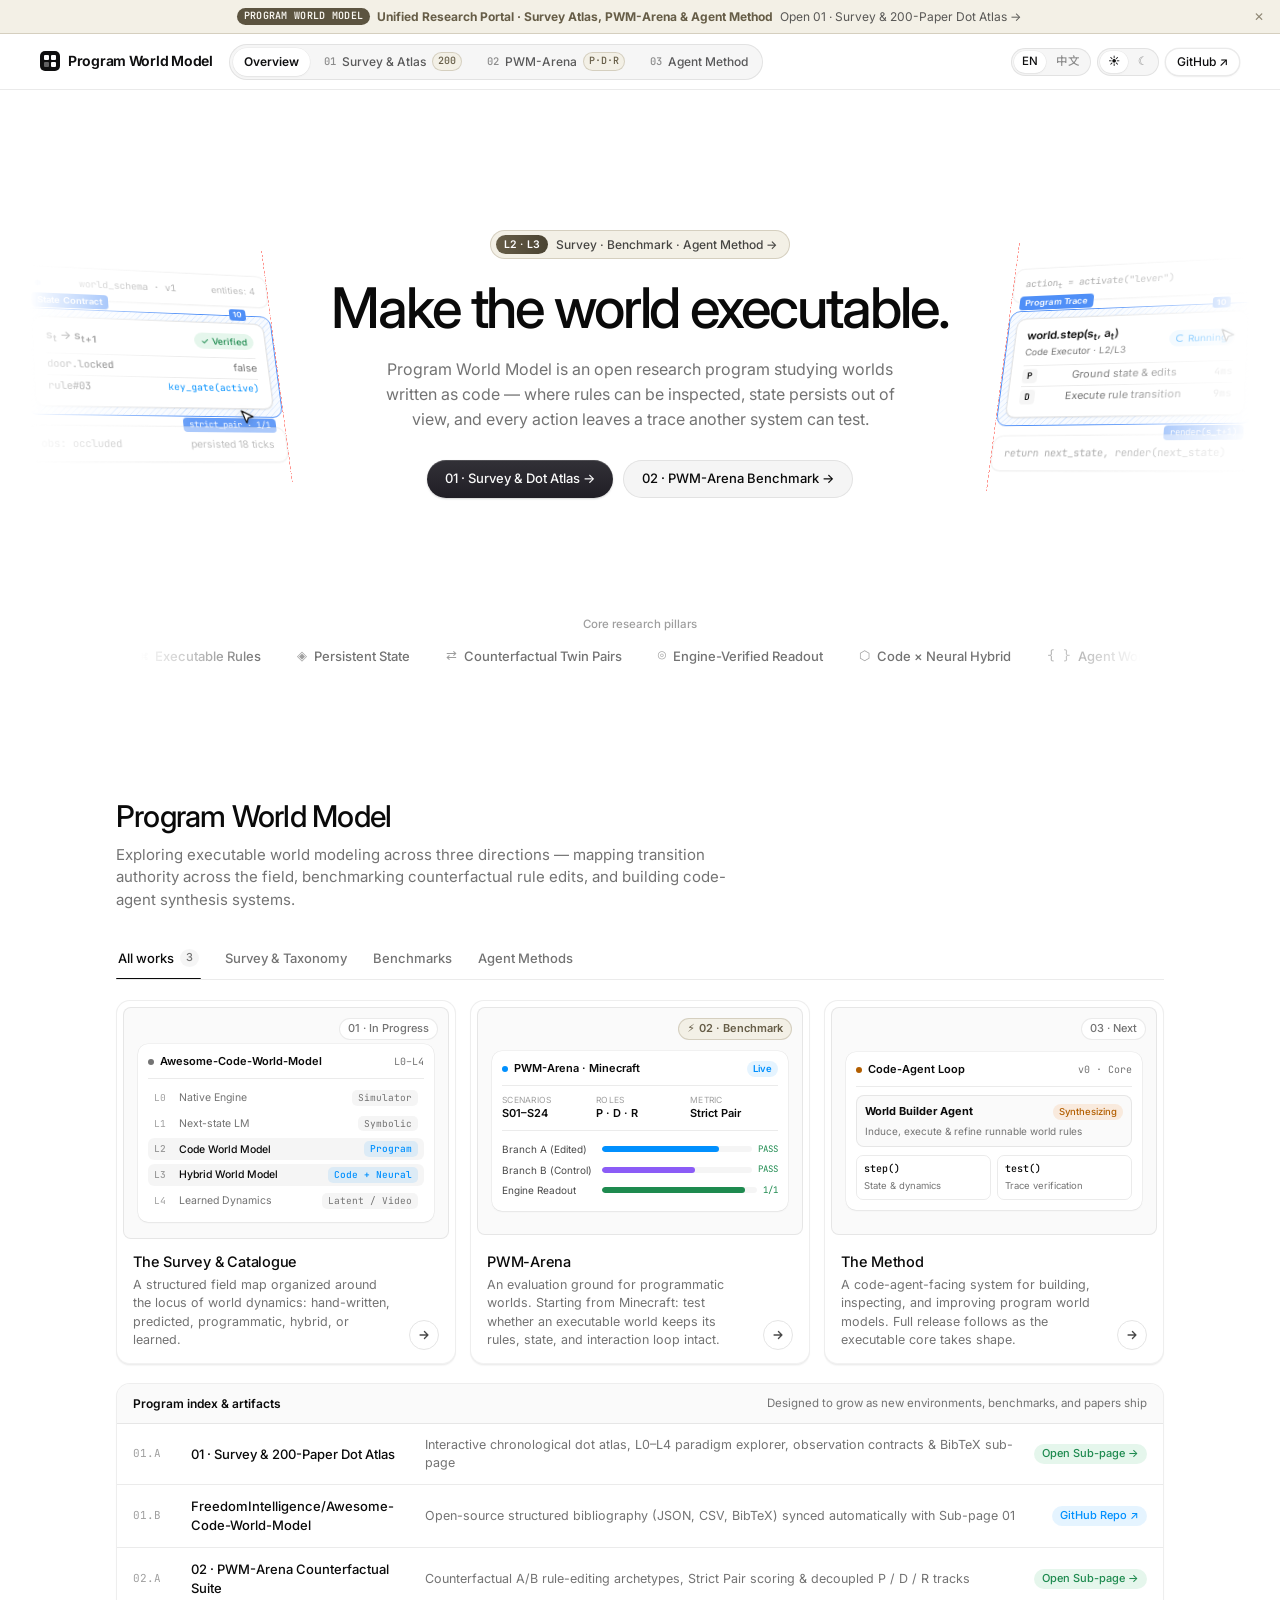
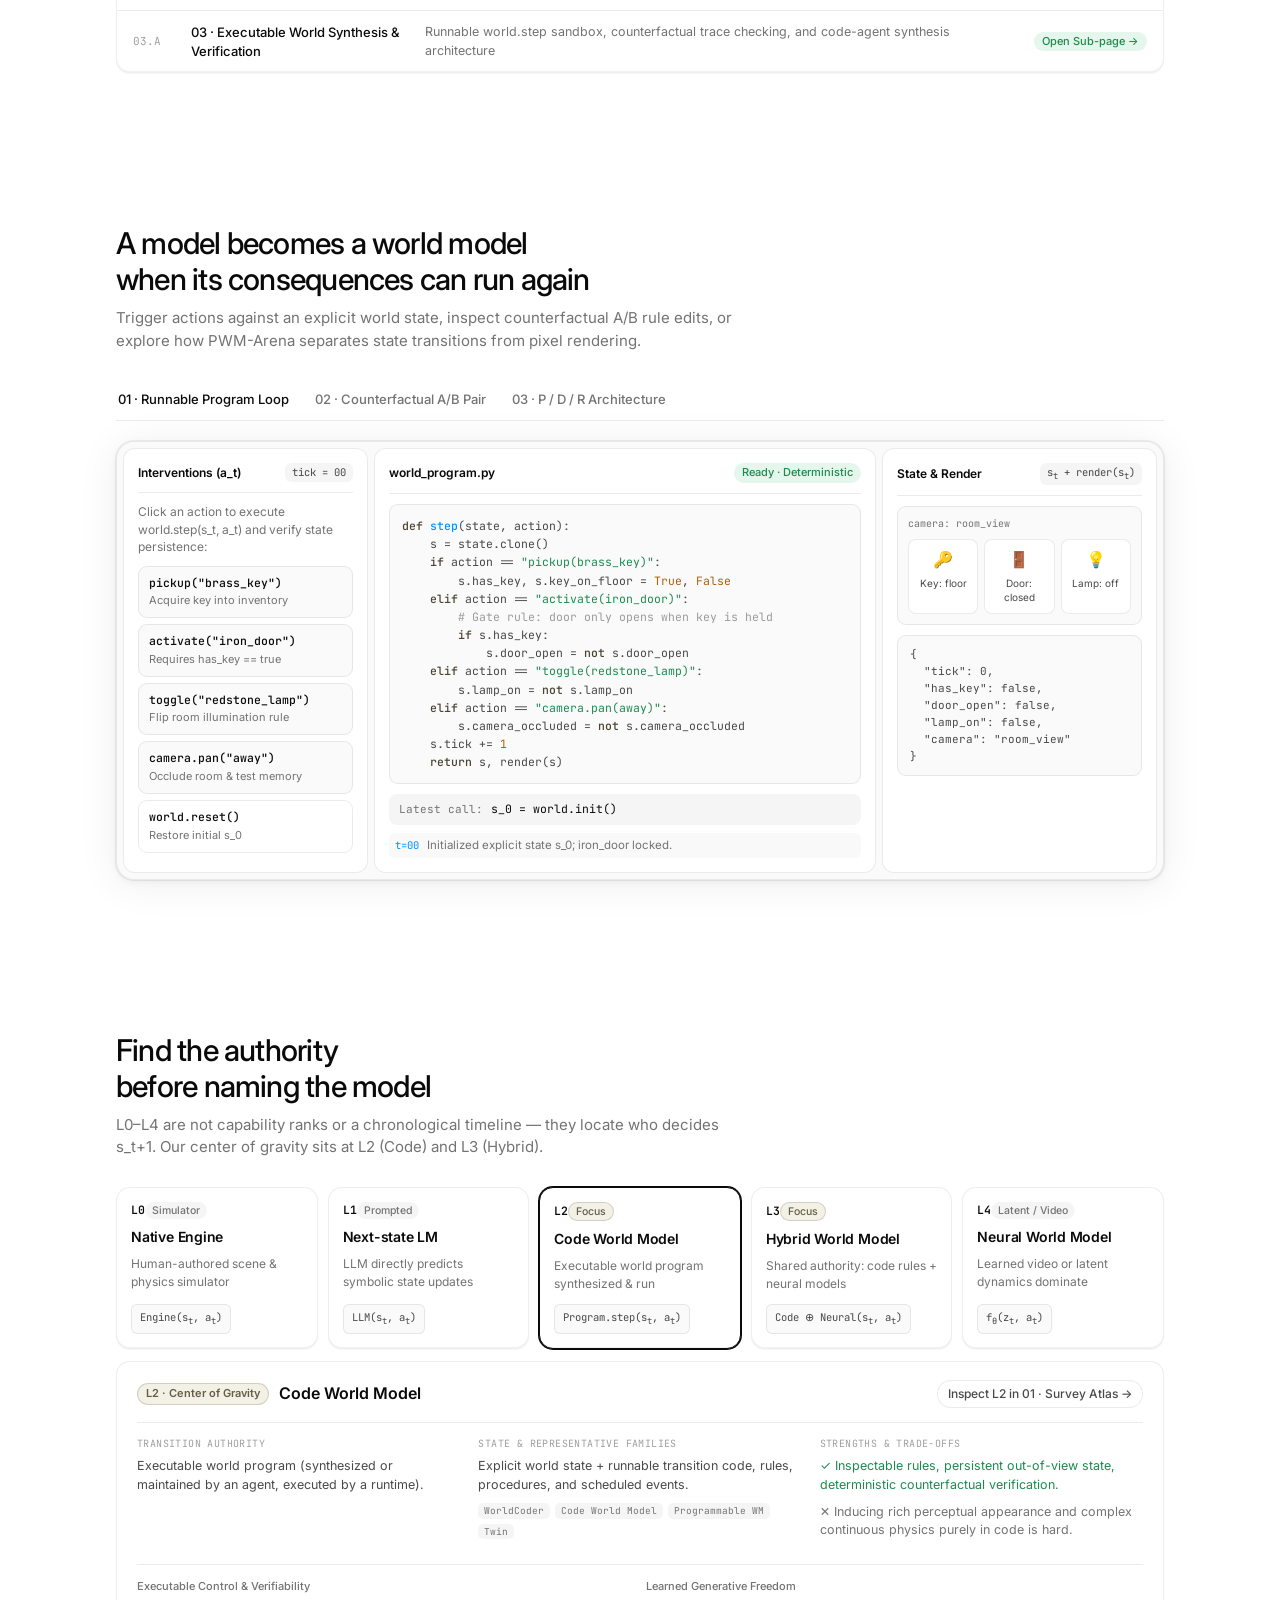
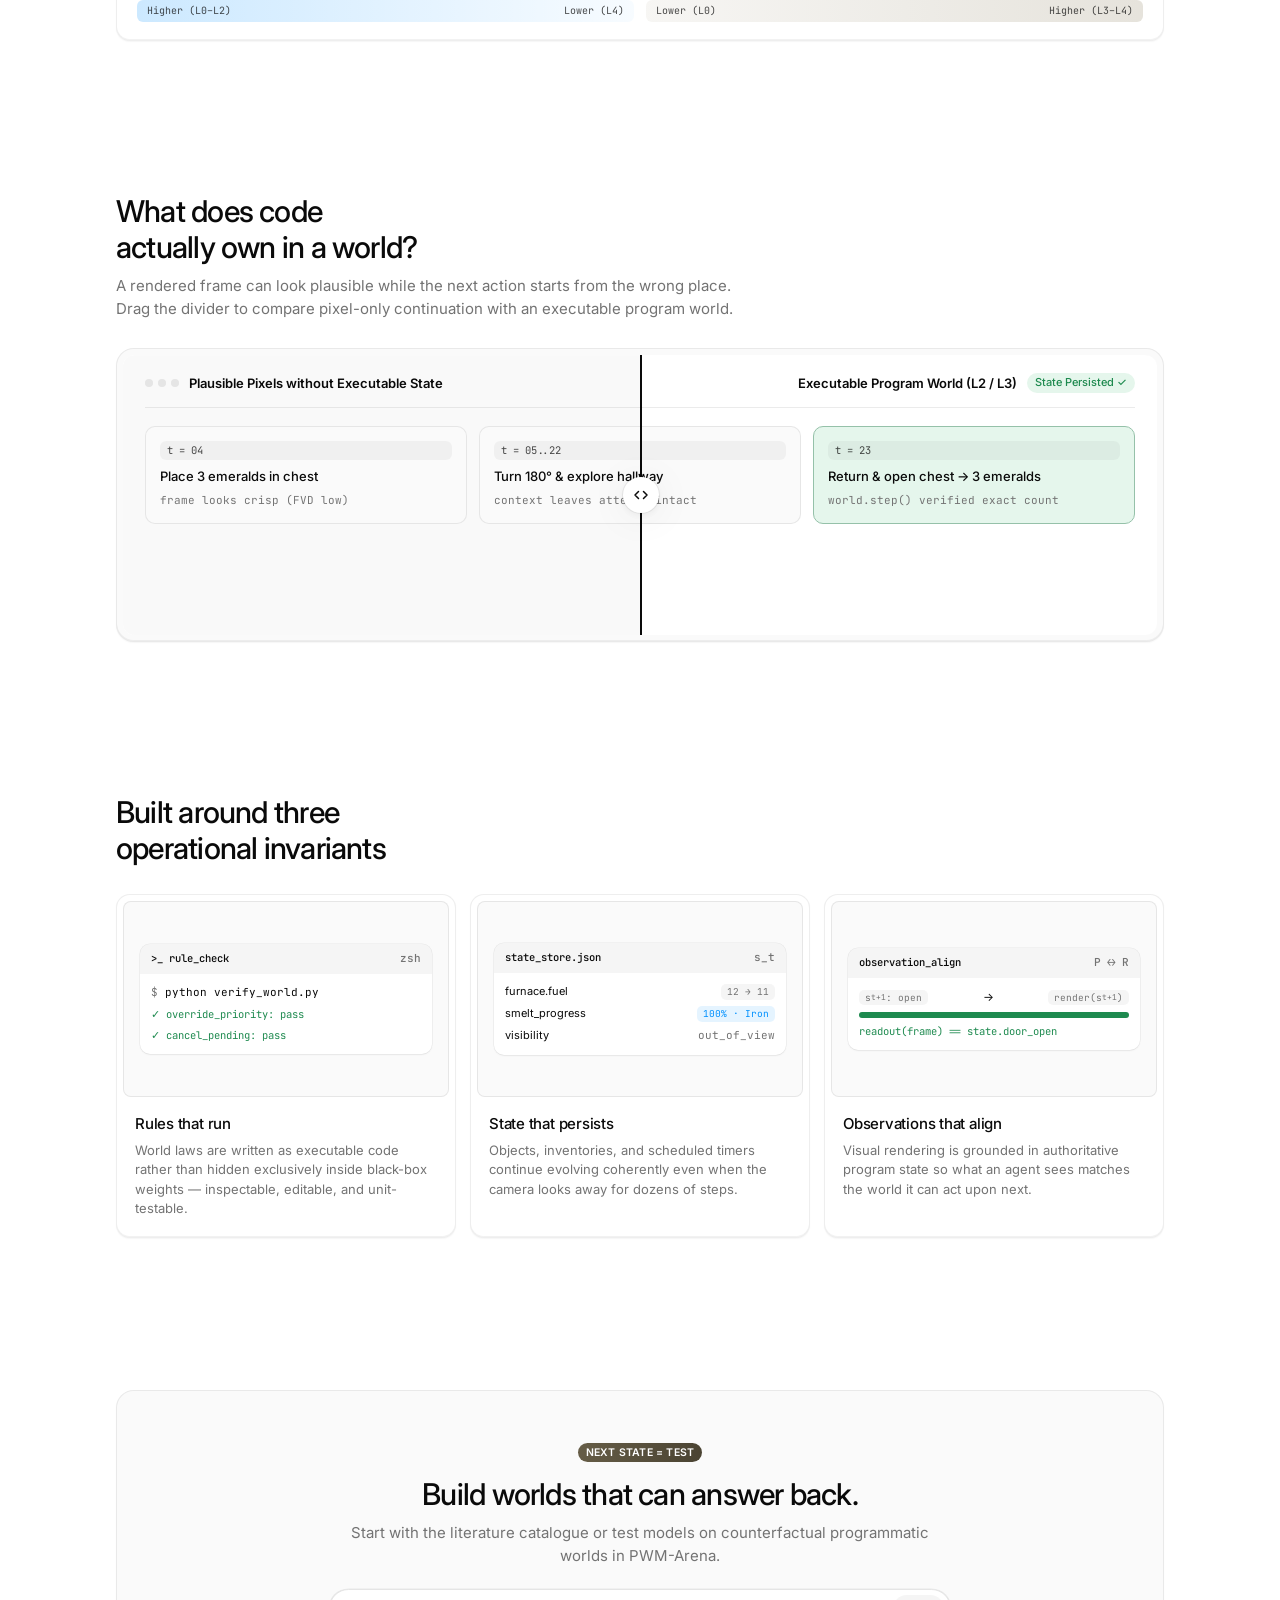
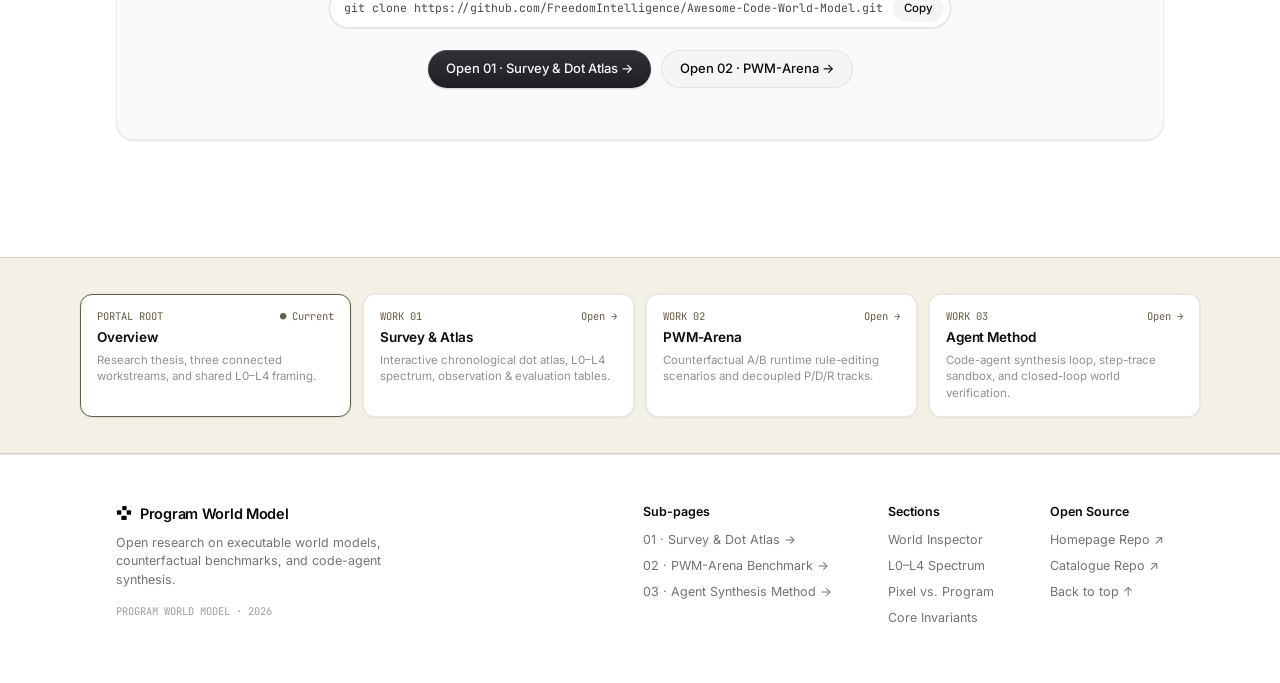
==== commit e042ec90: "chore(survey): sync 200-paper corpus through 2026-11-26 and link WorldRuler/CWM 2.0" ====
--- a/index.html
+++ b/index.html
@@ -313,7 +313,7 @@
                 <a
                   class="aui-card__action"
                   href="./survey/"
-                  aria-label="Open Survey &amp; 170-Paper Dot Atlas sub-page"
+                  aria-label="Open Survey &amp; 200-Paper Dot Atlas sub-page"
                   title="Open Survey &amp; Dot Atlas sub-page"
                 >
                   <svg width="14" height="14" viewBox="0 0 16 16" fill="none" aria-hidden="true">
@@ -489,8 +489,8 @@
               href="./survey/"
             >
               <span class="ledger-row__id">01.A</span>
-              <strong class="ledger-row__name" data-en="01 · Survey &amp; 170-Paper Dot Atlas" data-zh="01 · 综述与 170 篇动态点阵图谱"
-                >01 · Survey &amp; 170-Paper Dot Atlas</strong
+              <strong class="ledger-row__name" data-en="01 · Survey &amp; 200-Paper Dot Atlas" data-zh="01 · 综述与 200 篇动态点阵图谱"
+                >01 · Survey &amp; 200-Paper Dot Atlas</strong
               >
               <span
                 class="ledger-row__detail"
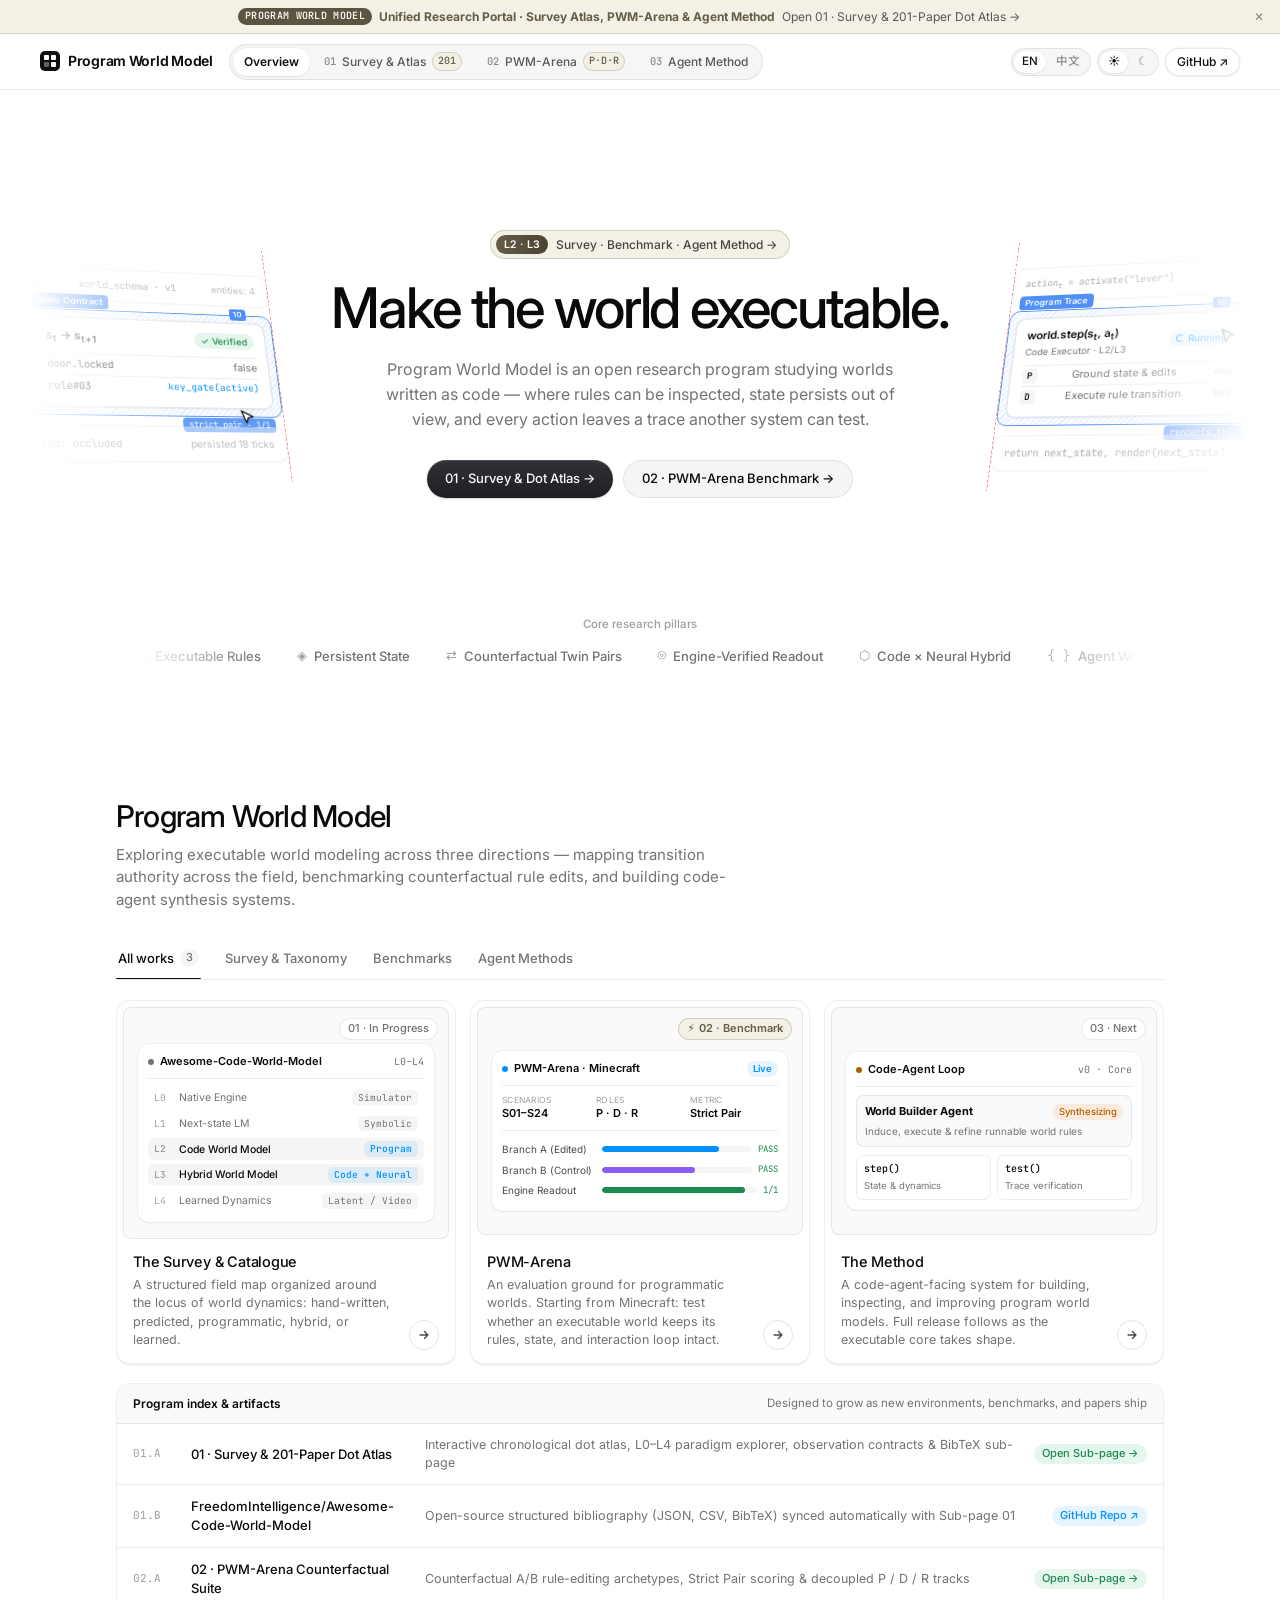
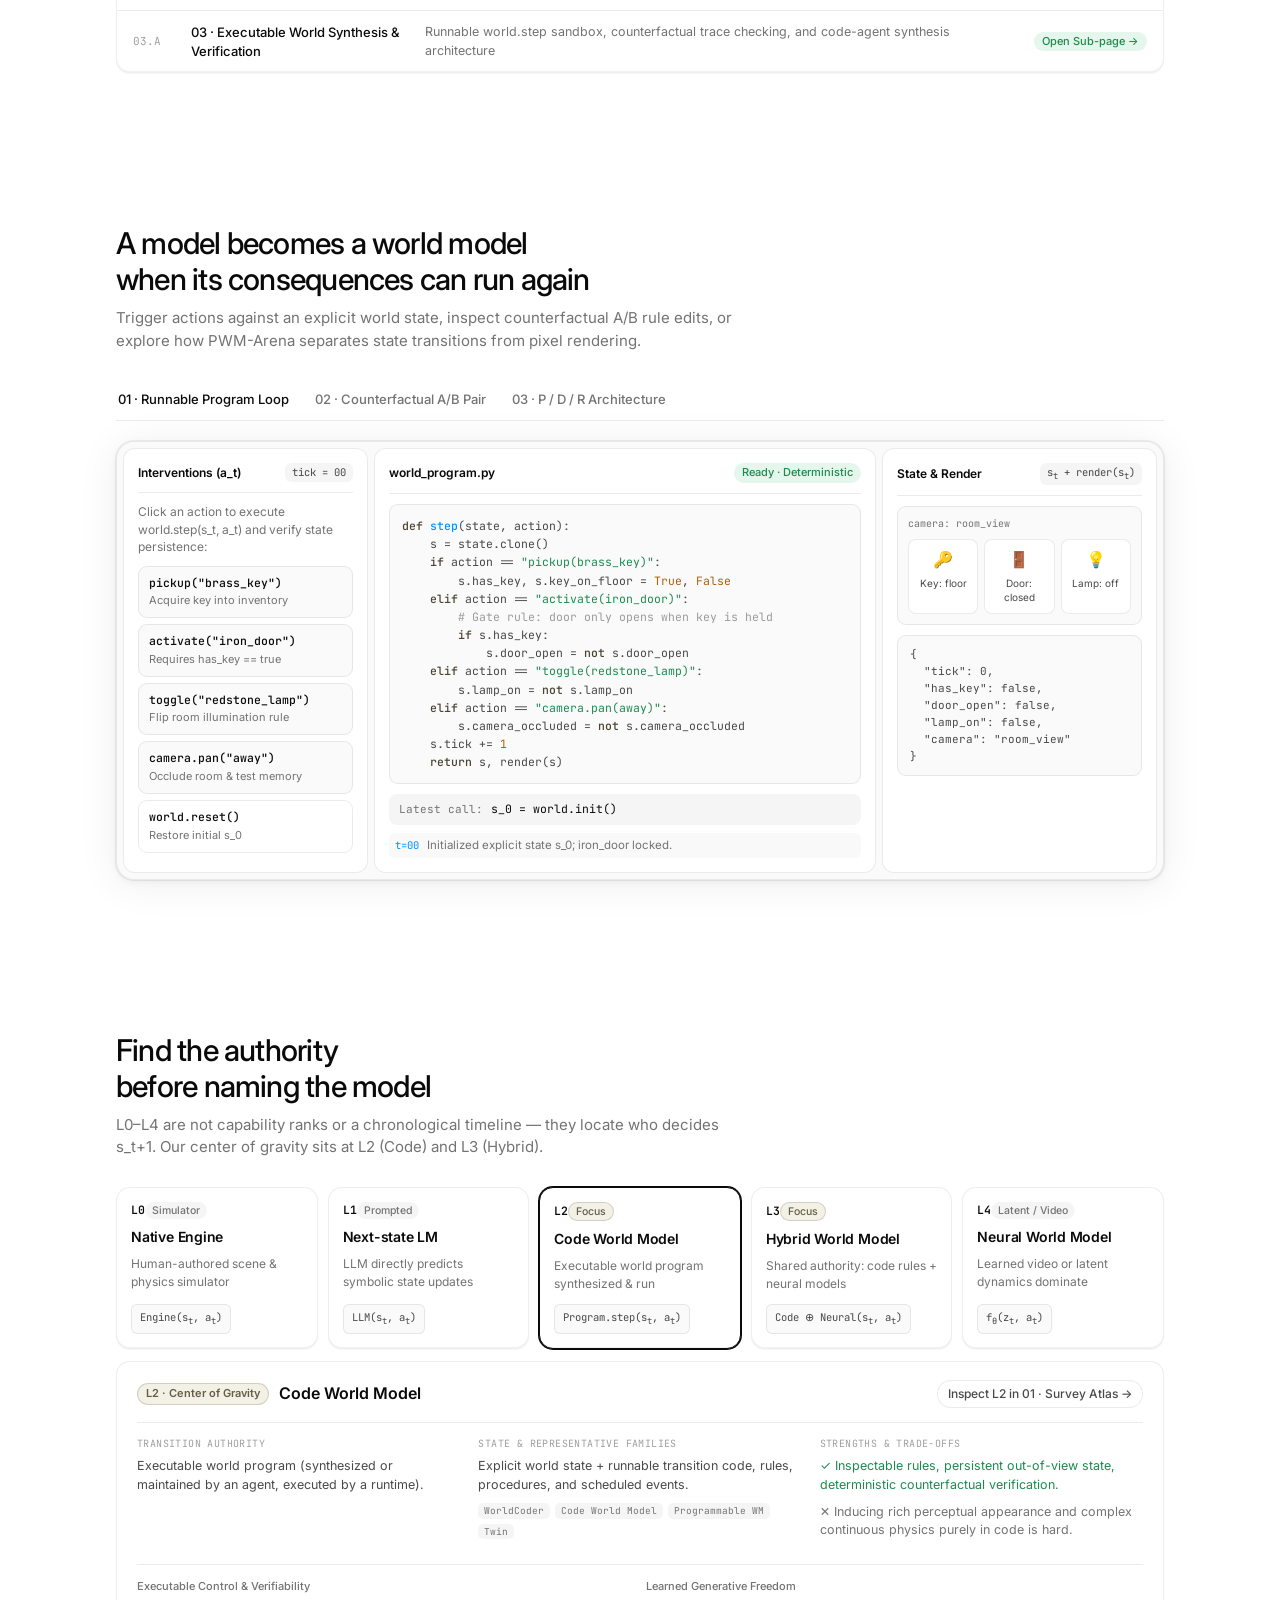
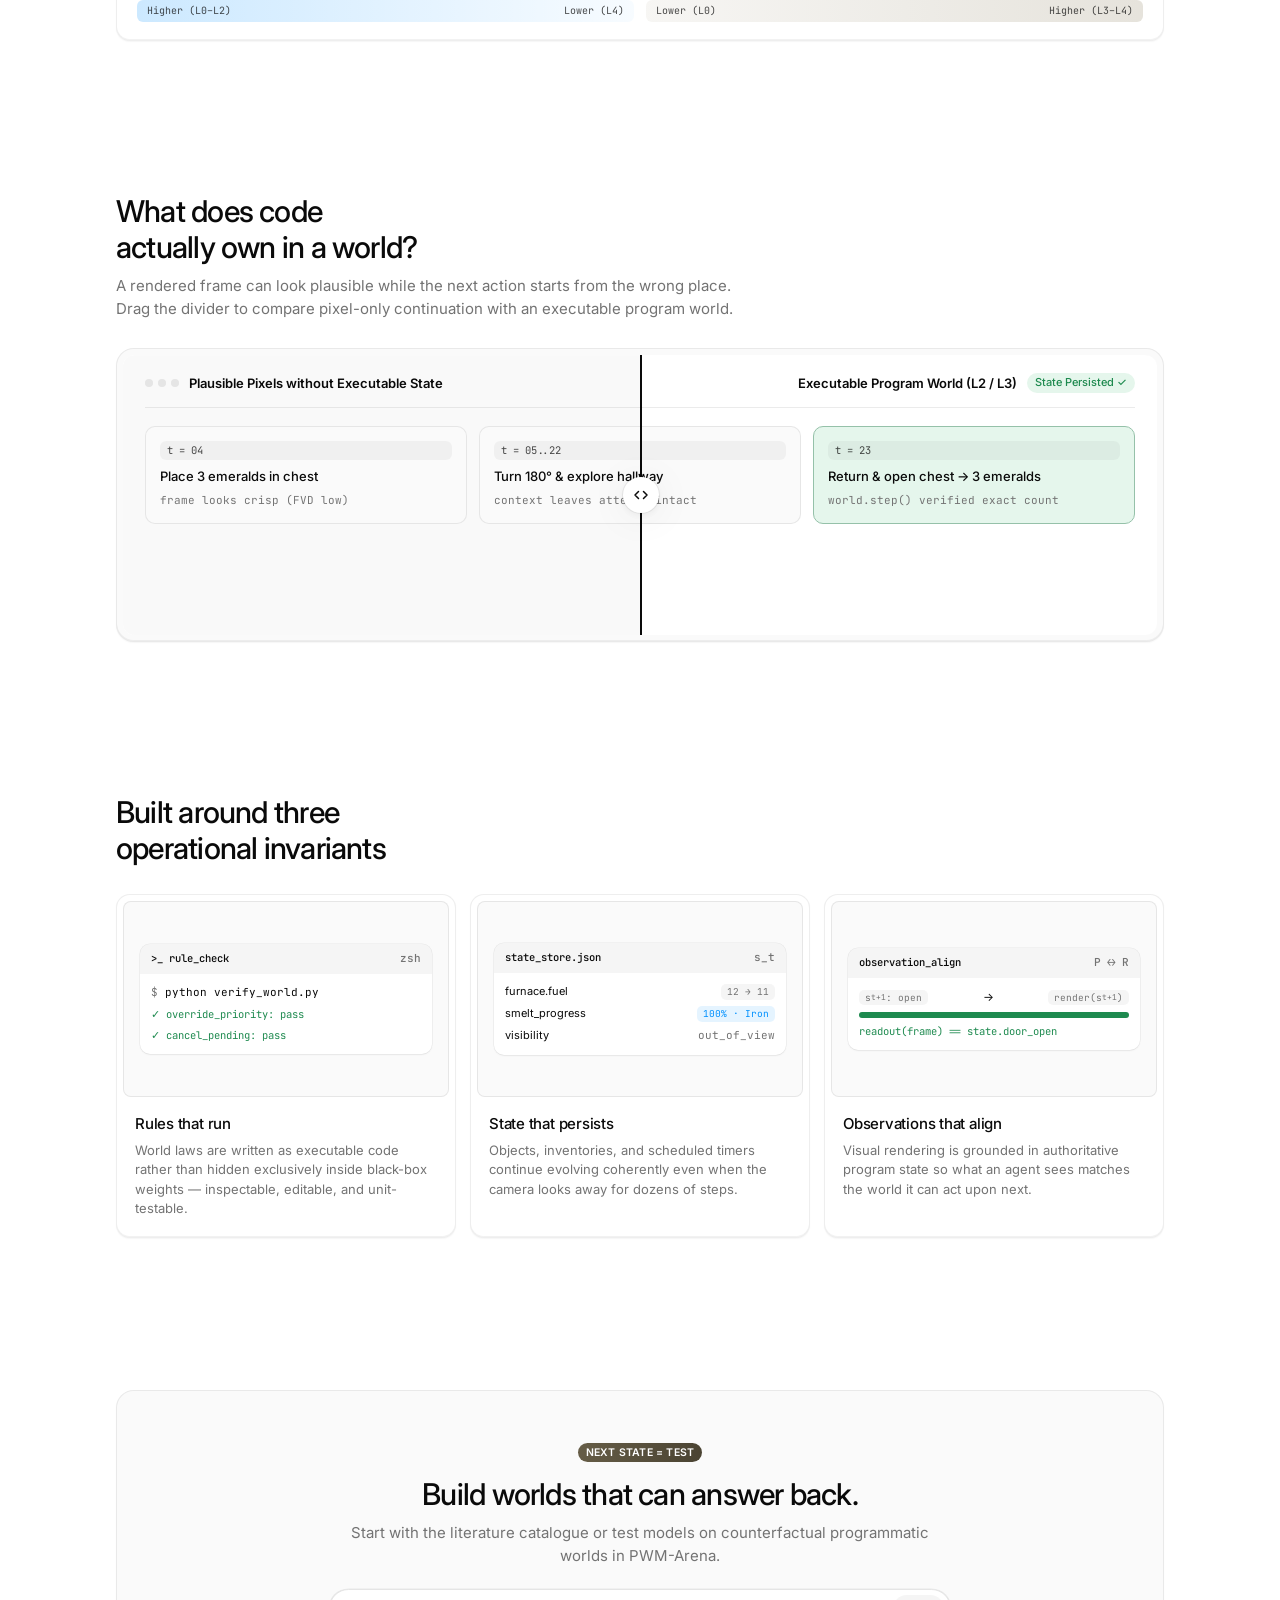
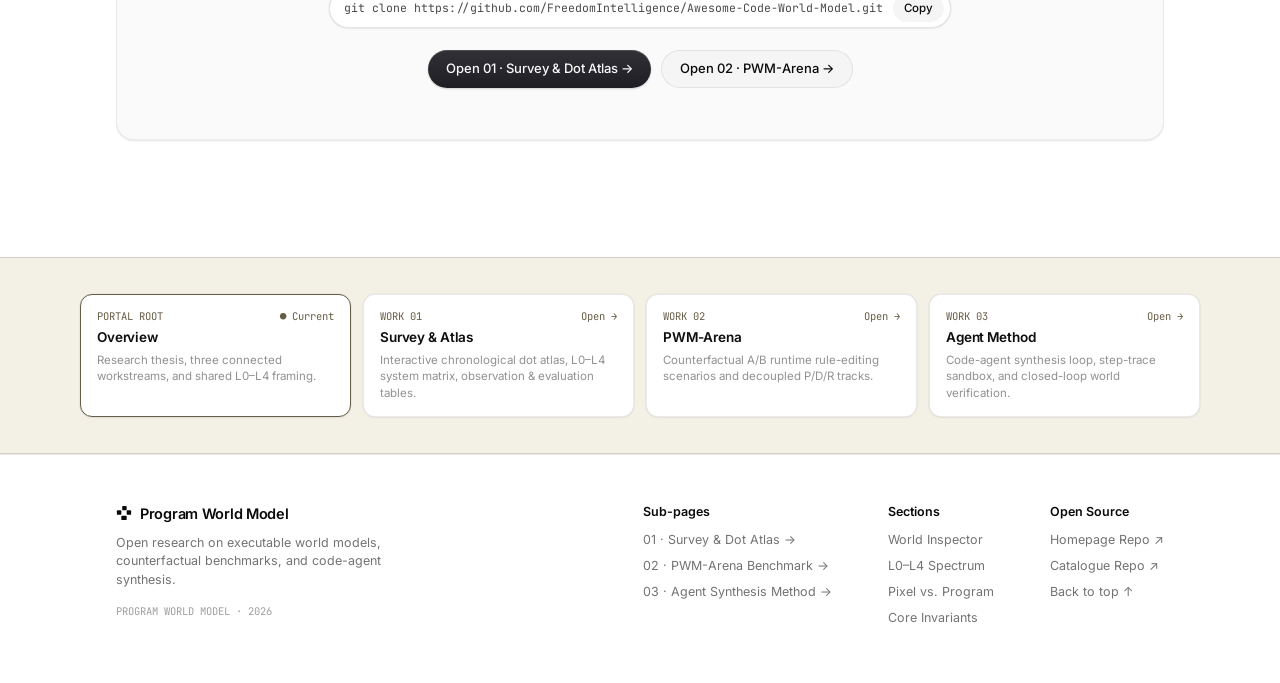
==== commit 9d79a10b: "feat(survey): add L0-L4 master system matrix, unified 233-work search, and sync 201 sources" ====
--- a/index.html
+++ b/index.html
@@ -313,7 +313,7 @@
                 <a
                   class="aui-card__action"
                   href="./survey/"
-                  aria-label="Open Survey &amp; 200-Paper Dot Atlas sub-page"
+                  aria-label="Open Survey &amp; 201-Paper Dot Atlas sub-page"
                   title="Open Survey &amp; Dot Atlas sub-page"
                 >
                   <svg width="14" height="14" viewBox="0 0 16 16" fill="none" aria-hidden="true">
@@ -489,8 +489,8 @@
               href="./survey/"
             >
               <span class="ledger-row__id">01.A</span>
-              <strong class="ledger-row__name" data-en="01 · Survey &amp; 200-Paper Dot Atlas" data-zh="01 · 综述与 200 篇动态点阵图谱"
-                >01 · Survey &amp; 200-Paper Dot Atlas</strong
+              <strong class="ledger-row__name" data-en="01 · Survey &amp; 201-Paper Dot Atlas" data-zh="01 · 综述与 201 篇动态点阵图谱"
+                >01 · Survey &amp; 201-Paper Dot Atlas</strong
               >
               <span
                 class="ledger-row__detail"
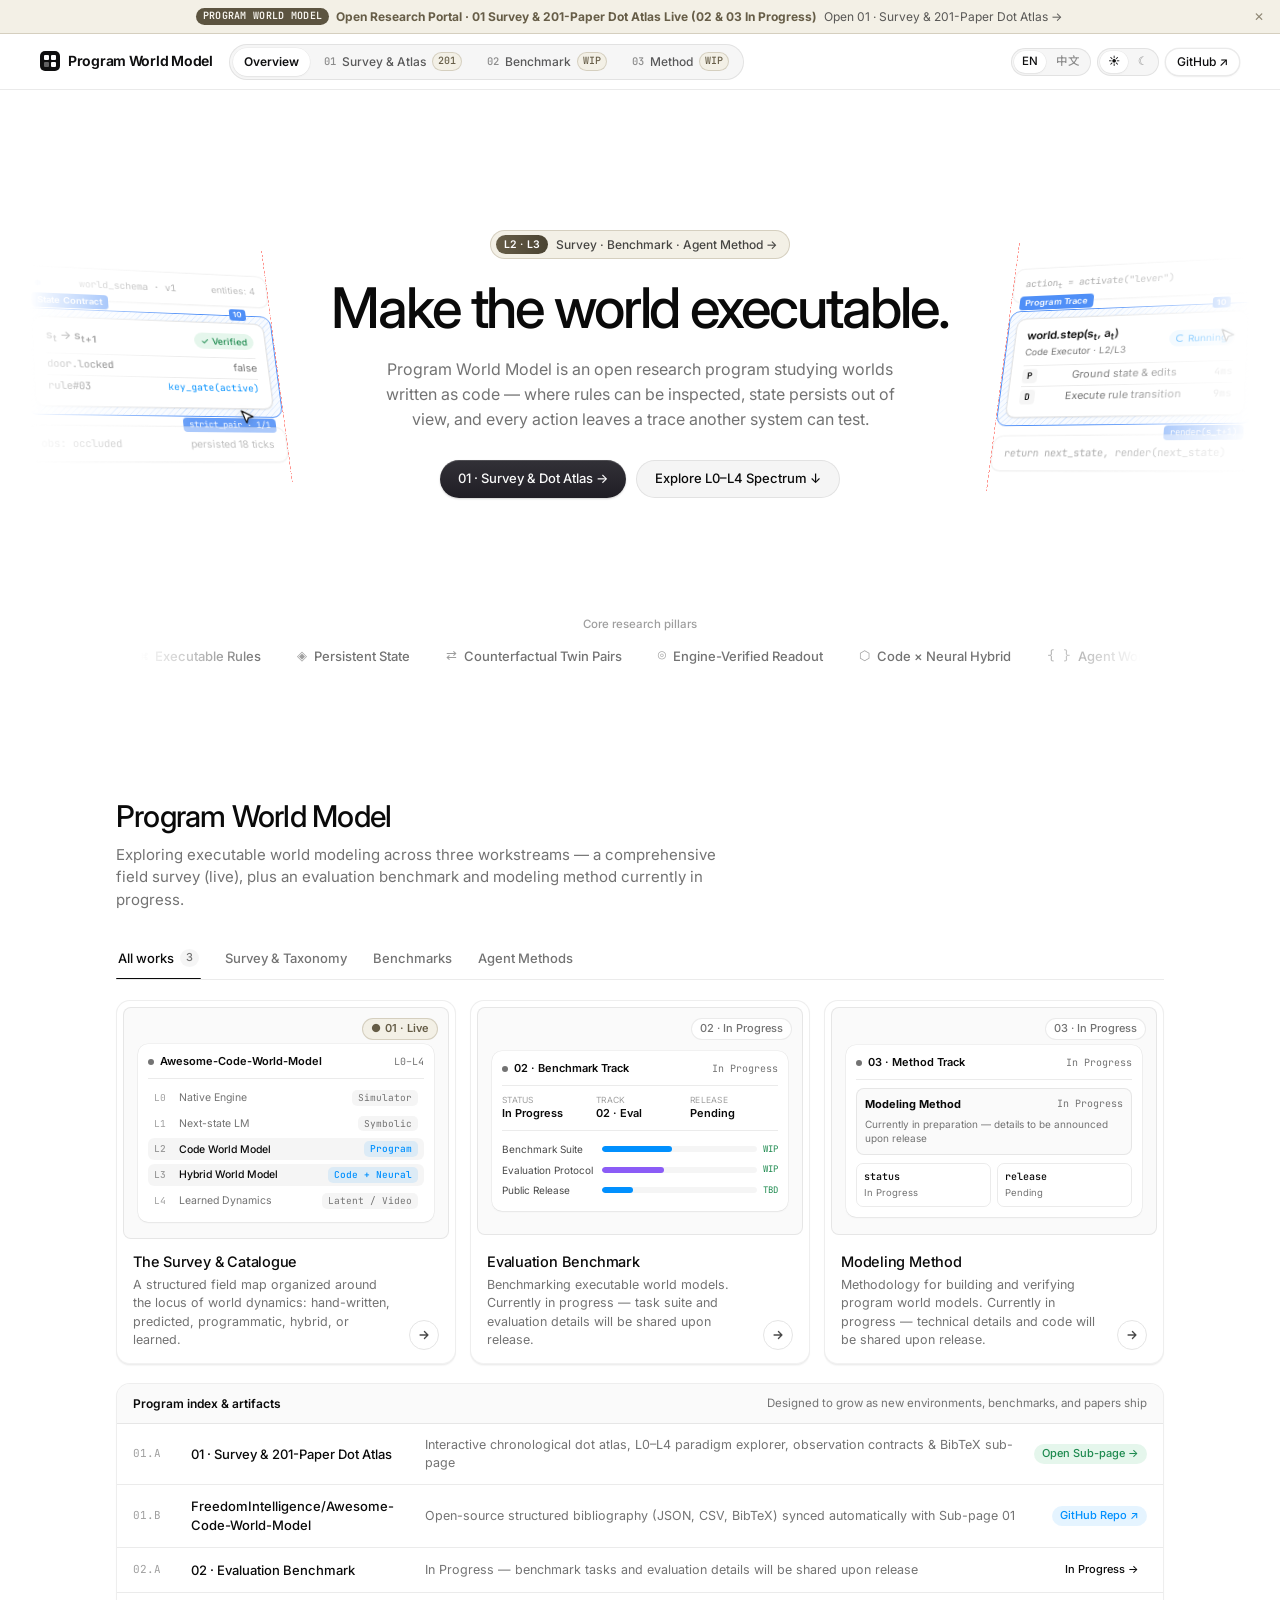
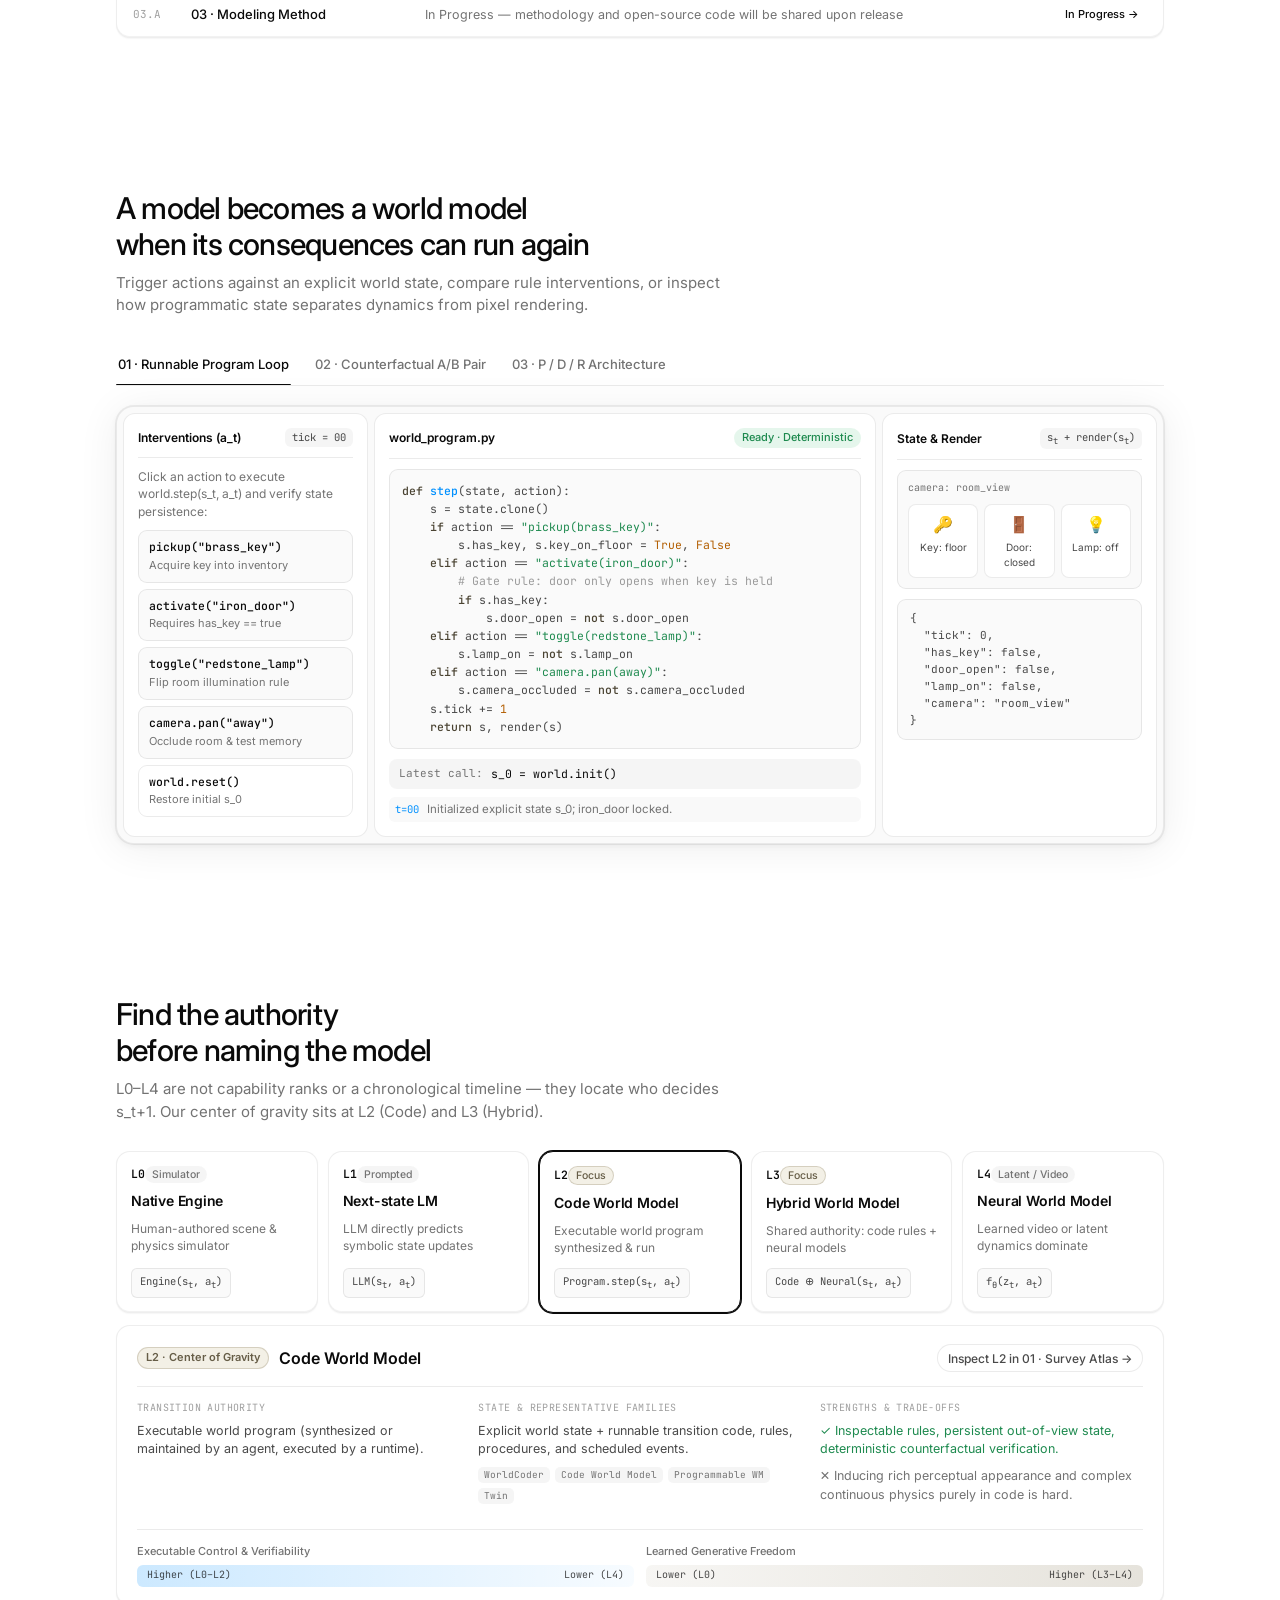
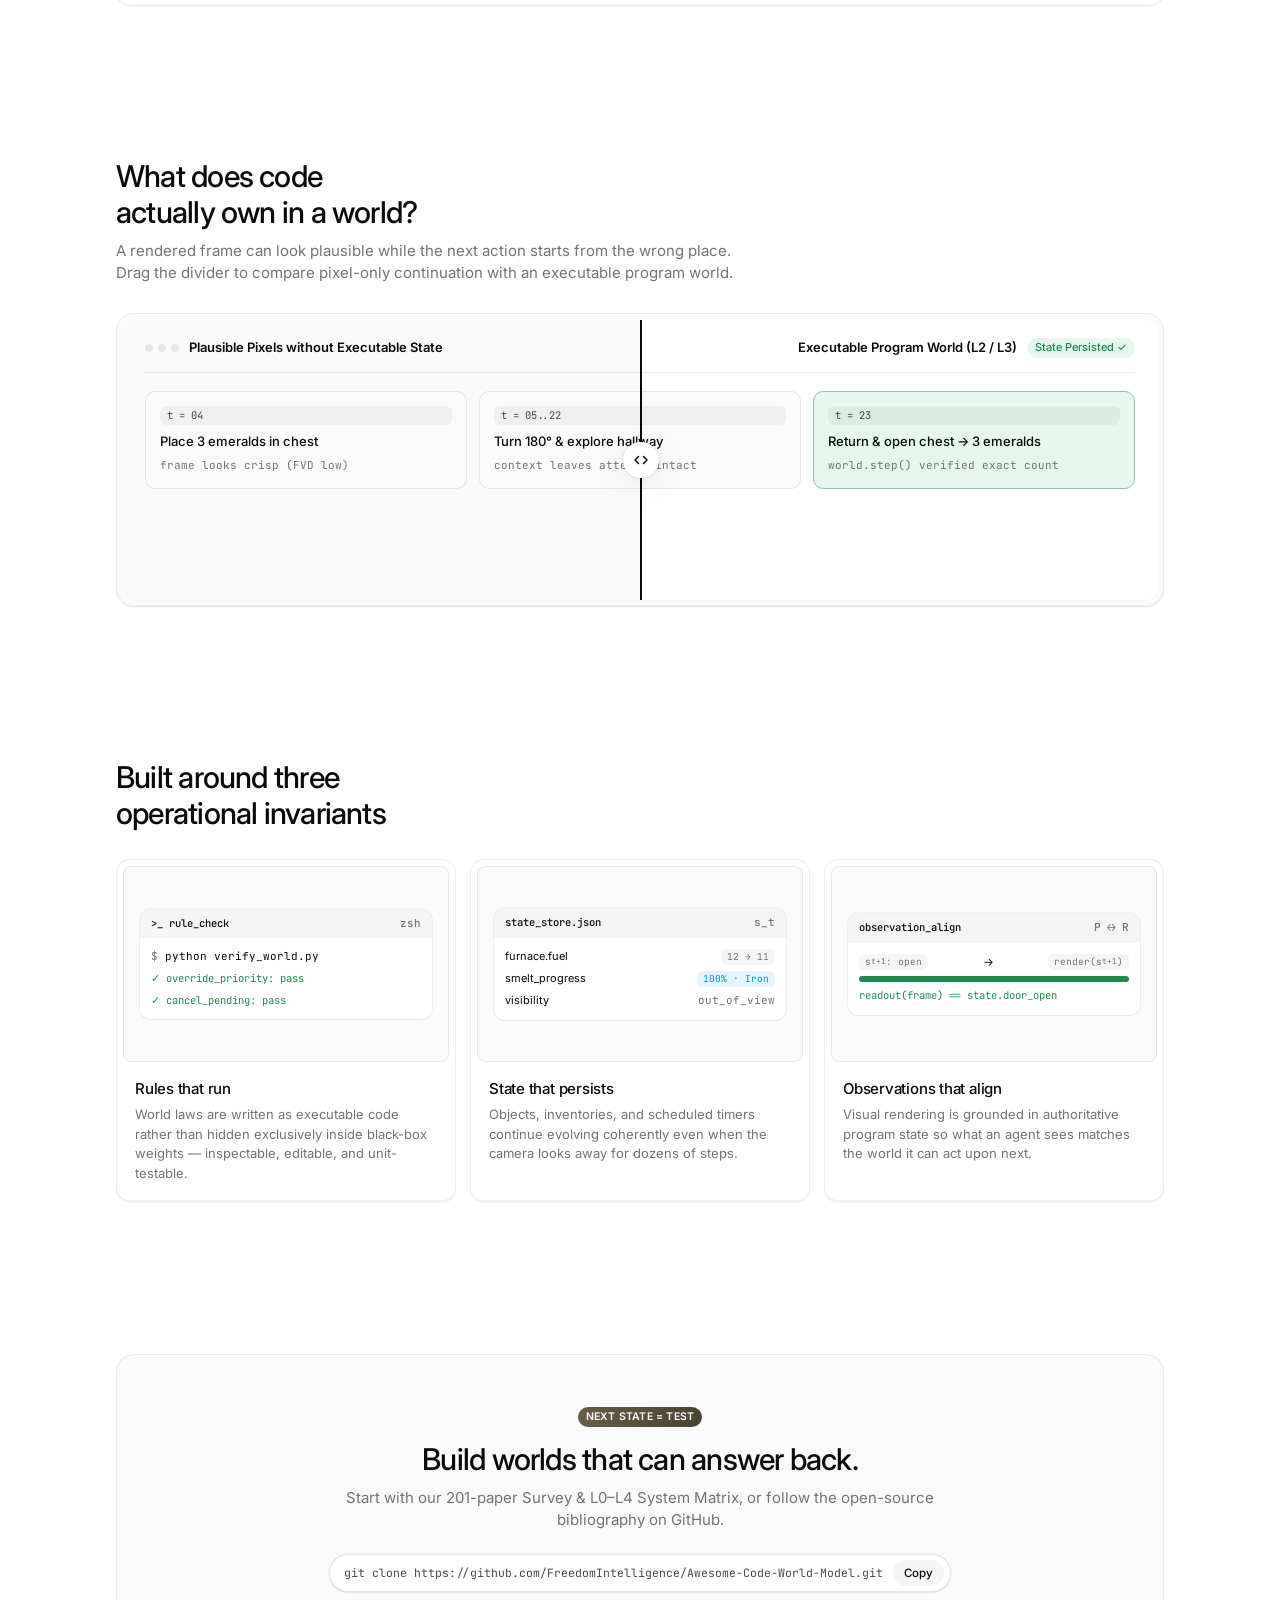
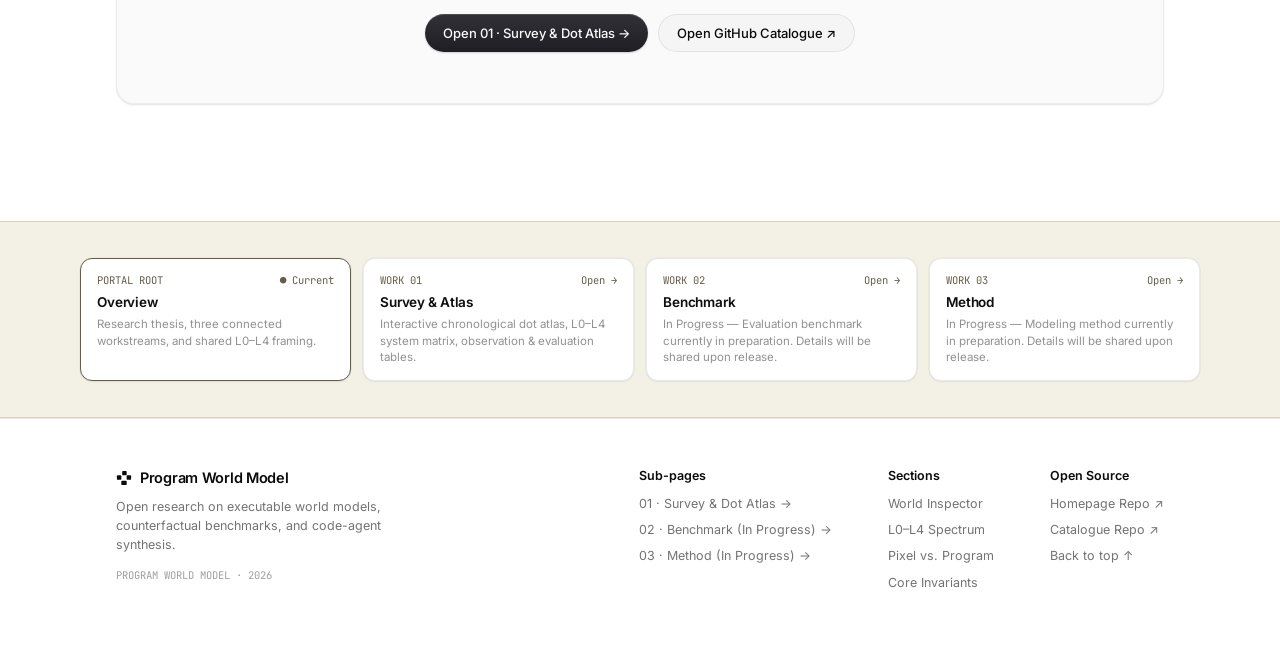
==== commit dd07e72f: "chore: put 02 benchmark and 03 method on hold as In Progress" ====
--- a/index.html
+++ b/index.html
@@ -106,10 +106,10 @@
               >
               <a
                 class="btn btn--secondary"
-                href="./arena/"
-                data-en="02 · PWM-Arena Benchmark →"
-                data-zh="02 · 打开 PWM-Arena 基准 →"
-                >02 · PWM-Arena Benchmark →</a
+                href="#frame"
+                data-en="Explore L0–L4 Spectrum ↓"
+                data-zh="浏览 L0–L4 范式谱系 ↓"
+                >Explore L0–L4 Spectrum ↓</a
               >
             </div>
           </div>
@@ -227,11 +227,11 @@
             </h2>
             <p
               class="lp-sub"
-              data-en="Exploring executable world modeling across three directions — mapping transition authority across the field, benchmarking counterfactual rule edits, and building code-agent synthesis systems."
-              data-zh="围绕可执行世界模型展开的系列研究：梳理状态转移决定权谱系、构建反事实规则编辑基准，以及探索面向 Code Agent 的世界构建方法。"
-            >
-              Exploring executable world modeling across three directions — mapping transition authority across the
-              field, benchmarking counterfactual rule edits, and building code-agent synthesis systems.
+              data-en="Exploring executable world modeling across three workstreams — a comprehensive field survey (live), plus an evaluation benchmark and modeling method currently in progress."
+              data-zh="围绕可执行世界模型展开的三项工作：领域综述与文献目录（已上线），以及正在推进中的评测基准与建模方法（In Progress）。"
+            >
+              Exploring executable world modeling across three workstreams — a comprehensive field survey (live), plus
+              an evaluation benchmark and modeling method currently in progress.
             </p>
           </div>
 
@@ -257,9 +257,10 @@
             <!-- Work 01: The Survey -->
             <article class="aui-card work-card" data-category="survey">
               <div class="aui-card__stage">
-                <span class="stage-badge stage-badge--neutral" data-en="01 · In Progress" data-zh="01 · 持续更新"
-                  >01 · In Progress</span
-                >
+                <span class="stage-badge stage-badge--pro">
+                  <span aria-hidden="true">●</span>
+                  <span data-en="01 · Live" data-zh="01 · 已上线">01 · Live</span>
+                </span>
                 <!-- Mini UI Preview: Taxonomy Matrix -->
                 <div class="mini-ui mini-ui--taxonomy" aria-hidden="true">
                   <div class="mini-ui__bar">
@@ -329,70 +330,71 @@
               </div>
             </article>
 
-            <!-- Work 02: PWM-Arena -->
+            <!-- Work 02: Evaluation Benchmark (In Progress) -->
             <article class="aui-card work-card" data-category="benchmark">
               <div class="aui-card__stage">
-                <span class="stage-badge stage-badge--pro">
-                  <span aria-hidden="true">⚡</span>
-                  <span data-en="02 · Benchmark" data-zh="02 · 评测基准">02 · Benchmark</span>
-                </span>
-                <!-- Mini UI Preview: Trace Waterfall (AffectUI style) -->
+                <span class="stage-badge stage-badge--neutral" data-en="02 · In Progress" data-zh="02 · In Progress · 推进中"
+                  >02 · In Progress</span
+                >
+                <!-- Mini UI Preview: Restrained In Progress Card -->
                 <div class="mini-ui mini-ui--waterfall" aria-hidden="true">
                   <div class="mini-ui__bar">
-                    <span class="mini-ui__dot mini-ui__dot--blue"></span>
-                    <span class="mini-ui__label">PWM-Arena · Minecraft</span>
-                    <span class="mini-live-pill">Live</span>
+                    <span class="mini-ui__dot"></span>
+                    <span class="mini-ui__label">02 · Benchmark Track</span>
+                    <span class="mini-ui__meta">In Progress</span>
                   </div>
                   <div class="mini-metrics">
                     <div>
-                      <small>SCENARIOS</small>
-                      <strong>S01–S24</strong>
+                      <small>STATUS</small>
+                      <strong>In Progress</strong>
                     </div>
                     <div>
-                      <small>ROLES</small>
-                      <strong>P · D · R</strong>
+                      <small>TRACK</small>
+                      <strong>02 · Eval</strong>
                     </div>
                     <div>
-                      <small>METRIC</small>
-                      <strong>Strict Pair</strong>
+                      <small>RELEASE</small>
+                      <strong>Pending</strong>
                     </div>
                   </div>
                   <div class="mini-waterfall-rows">
                     <div class="mini-wf-row">
-                      <span class="mini-wf-name">Branch A (Edited)</span>
-                      <span class="mini-wf-bar"><i style="width: 78%"></i></span>
-                      <span class="mini-wf-ok">PASS</span>
+                      <span class="mini-wf-name">Benchmark Suite</span>
+                      <span class="mini-wf-bar"><i style="width: 45%"></i></span>
+                      <span class="mini-wf-ok">WIP</span>
                     </div>
                     <div class="mini-wf-row">
-                      <span class="mini-wf-name">Branch B (Control)</span>
-                      <span class="mini-wf-bar mini-wf-bar--alt"><i style="width: 62%"></i></span>
-                      <span class="mini-wf-ok">PASS</span>
+                      <span class="mini-wf-name">Evaluation Protocol</span>
+                      <span class="mini-wf-bar mini-wf-bar--alt"><i style="width: 40%"></i></span>
+                      <span class="mini-wf-ok">WIP</span>
                     </div>
                     <div class="mini-wf-row">
-                      <span class="mini-wf-name">Engine Readout</span>
-                      <span class="mini-wf-bar mini-wf-bar--green"><i style="width: 92%"></i></span>
-                      <span class="mini-wf-ok">1/1</span>
+                      <span class="mini-wf-name">Public Release</span>
+                      <span class="mini-wf-bar"><i style="width: 20%"></i></span>
+                      <span class="mini-wf-ok">TBD</span>
                     </div>
                   </div>
                 </div>
               </div>
               <div class="aui-card__foot">
                 <div class="aui-card__info">
-                  <h3 class="aui-card__title">PWM-Arena</h3>
+                  <h3 class="aui-card__title" data-en="Evaluation Benchmark" data-zh="评测基准（In Progress）">
+                    Evaluation Benchmark
+                  </h3>
                   <p
                     class="aui-card__desc"
-                    data-en="An evaluation ground for programmatic worlds. Starting from Minecraft: test whether an executable world keeps its rules, state, and interaction loop intact."
-                    data-zh="程序化世界的评测场。从 Minecraft 出发，检验可执行世界能否在反事实规则干预下保持规则、状态与观测闭环一致。"
+                    data-en="Benchmarking executable world models. Currently in progress — task suite and evaluation details will be shared upon release."
+                    data-zh="面向可执行世界模型的评测基准。当前正在推进中（In Progress），具体任务集与评测细节将于完成后公开。"
                   >
-                    An evaluation ground for programmatic worlds. Starting from Minecraft: test whether an executable
-                    world keeps its rules, state, and interaction loop intact.
+                    Benchmarking executable world models. Currently in progress — task suite and evaluation details
+                    will be shared upon release.
                   </p>
                 </div>
                 <a
                   class="aui-card__action"
                   href="./arena/"
-                  aria-label="Open PWM-Arena Benchmark sub-page"
-                  title="Open PWM-Arena sub-page"
+                  aria-label="Open Evaluation Benchmark sub-page (In Progress)"
+                  title="Open Evaluation Benchmark sub-page"
                 >
                   <svg width="14" height="14" viewBox="0 0 16 16" fill="none" aria-hidden="true">
                     <path
@@ -407,53 +409,57 @@
               </div>
             </article>
 
-            <!-- Work 03: The Method -->
+            <!-- Work 03: Modeling Method (In Progress) -->
             <article class="aui-card work-card" data-category="method">
               <div class="aui-card__stage">
-                <span class="stage-badge stage-badge--neutral" data-en="03 · Next" data-zh="03 · 推进中">03 · Next</span>
-                <!-- Mini UI Preview: Agent Tree (AffectUI style) -->
+                <span class="stage-badge stage-badge--neutral" data-en="03 · In Progress" data-zh="03 · In Progress · 推进中"
+                  >03 · In Progress</span
+                >
+                <!-- Mini UI Preview: Restrained In Progress Card -->
                 <div class="mini-ui mini-ui--tree" aria-hidden="true">
                   <div class="mini-ui__bar">
-                    <span class="mini-ui__dot mini-ui__dot--amber"></span>
-                    <span class="mini-ui__label">Code-Agent Loop</span>
-                    <span class="mini-ui__meta">v0 · Core</span>
+                    <span class="mini-ui__dot"></span>
+                    <span class="mini-ui__label">03 · Method Track</span>
+                    <span class="mini-ui__meta">In Progress</span>
                   </div>
                   <div class="mini-tree-node mini-tree-node--root">
                     <div class="mini-tree-top">
-                      <strong>World Builder Agent</strong>
-                      <span class="mini-run-tag">Synthesizing</span>
-                    </div>
-                    <p>Induce, execute &amp; refine runnable world rules</p>
+                      <strong>Modeling Method</strong>
+                      <span class="mini-ui__meta">In Progress</span>
+                    </div>
+                    <p>Currently in preparation — details to be announced upon release</p>
                   </div>
                   <div class="mini-tree-children">
                     <div class="mini-tree-branch">
-                      <code>step()</code>
-                      <span>State &amp; dynamics</span>
+                      <code>status</code>
+                      <span>In Progress</span>
                     </div>
                     <div class="mini-tree-branch">
-                      <code>test()</code>
-                      <span>Trace verification</span>
+                      <code>release</code>
+                      <span>Pending</span>
                     </div>
                   </div>
                 </div>
               </div>
               <div class="aui-card__foot">
                 <div class="aui-card__info">
-                  <h3 class="aui-card__title" data-en="The Method" data-zh="方法系统（The Method）">The Method</h3>
+                  <h3 class="aui-card__title" data-en="Modeling Method" data-zh="建模方法（In Progress）">
+                    Modeling Method
+                  </h3>
                   <p
                     class="aui-card__desc"
-                    data-en="A code-agent-facing system for building, inspecting, and improving program world models. Full release follows as the executable core takes shape."
-                    data-zh="面向 Code Agent 的程序世界模型构建、检查与迭代系统。随着可执行核心成形，方法主页与代码将陆续公开。"
+                    data-en="Methodology for building and verifying program world models. Currently in progress — technical details and code will be shared upon release."
+                    data-zh="面向程序世界模型的构建与验证方法。当前正在推进中（In Progress），具体技术方案与代码将于完成后公开。"
                   >
-                    A code-agent-facing system for building, inspecting, and improving program world models. Full
-                    release follows as the executable core takes shape.
+                    Methodology for building and verifying program world models. Currently in progress — technical
+                    details and code will be shared upon release.
                   </p>
                 </div>
                 <a
                   class="aui-card__action"
                   href="./method/"
-                  aria-label="Open Agent Method sub-page"
-                  title="Open Agent Method sub-page"
+                  aria-label="Open Modeling Method sub-page (In Progress)"
+                  title="Open Modeling Method sub-page"
                 >
                   <svg width="14" height="14" viewBox="0 0 16 16" fill="none" aria-hidden="true">
                     <path
@@ -532,17 +538,17 @@
               href="./arena/"
             >
               <span class="ledger-row__id">02.A</span>
-              <strong class="ledger-row__name" data-en="02 · PWM-Arena Counterfactual Suite" data-zh="02 · PWM-Arena 反事实评测子站"
-                >02 · PWM-Arena Counterfactual Suite</strong
+              <strong class="ledger-row__name" data-en="02 · Evaluation Benchmark" data-zh="02 · 评测基准"
+                >02 · Evaluation Benchmark</strong
               >
               <span
                 class="ledger-row__detail"
-                data-en="Counterfactual A/B rule-editing archetypes, Strict Pair scoring &amp; decoupled P / D / R tracks"
-                data-zh="成对反事实 A/B 运行时规则编辑原型、Strict Pair 判分机制与 P / D / R 三轨解耦架构"
-                >Counterfactual A/B rule-editing archetypes, Strict Pair scoring &amp; decoupled P / D / R tracks</span
-              >
-              <span class="status-chip status-chip--green" data-en="Open Sub-page →" data-zh="打开子页 →"
-                >Open Sub-page →</span
+                data-en="In Progress — benchmark tasks and evaluation details will be shared upon release"
+                data-zh="推进中（In Progress）—— 具体评测任务与细节将于完成后公开"
+                >In Progress — benchmark tasks and evaluation details will be shared upon release</span
+              >
+              <span class="status-chip" data-en="In Progress →" data-zh="In Progress · 推进中 →"
+                >In Progress →</span
               >
             </a>
 
@@ -554,18 +560,18 @@
               <span class="ledger-row__id">03.A</span>
               <strong
                 class="ledger-row__name"
-                data-en="03 · Executable World Synthesis &amp; Verification"
-                data-zh="03 · 可执行世界构建与验证子站"
-                >03 · Executable World Synthesis &amp; Verification</strong
+                data-en="03 · Modeling Method"
+                data-zh="03 · 建模方法"
+                >03 · Modeling Method</strong
               >
               <span
                 class="ledger-row__detail"
-                data-en="Runnable world.step sandbox, counterfactual trace checking, and code-agent synthesis architecture"
-                data-zh="可交互运行的 world.step 状态沙箱、反事实因果轨迹校验与 Code-Agent 合成闭环"
-                >Runnable world.step sandbox, counterfactual trace checking, and code-agent synthesis architecture</span
-              >
-              <span class="status-chip status-chip--green" data-en="Open Sub-page →" data-zh="打开子页 →"
-                >Open Sub-page →</span
+                data-en="In Progress — methodology and open-source code will be shared upon release"
+                data-zh="推进中（In Progress）—— 具体方法方案与代码将于完成后公开"
+                >In Progress — methodology and open-source code will be shared upon release</span
+              >
+              <span class="status-chip" data-en="In Progress →" data-zh="In Progress · 推进中 →"
+                >In Progress →</span
               >
             </a>
           </div>
@@ -585,11 +591,11 @@
             </h2>
             <p
               class="lp-sub"
-              data-en="Trigger actions against an explicit world state, inspect counterfactual A/B rule edits, or explore how PWM-Arena separates state transitions from pixel rendering."
-              data-zh="亲自对显式世界状态施加动作干预、对比反事实 A/B 规则分支，或查看 PWM-Arena 如何将状态推演与像素渲染解耦。"
-            >
-              Trigger actions against an explicit world state, inspect counterfactual A/B rule edits, or explore how
-              PWM-Arena separates state transitions from pixel rendering.
+              data-en="Trigger actions against an explicit world state, compare rule interventions, or inspect how programmatic state separates dynamics from pixel rendering."
+              data-zh="亲自对显式世界状态施加动作干预、对比规则变化，或查看程序化状态如何将动力学推演与像素渲染解耦。"
+            >
+              Trigger actions against an explicit world state, compare rule interventions, or inspect how programmatic
+              state separates dynamics from pixel rendering.
             </p>
           </div>
 
@@ -1302,10 +1308,11 @@
             </h2>
             <p
               class="lp-sub"
-              data-en="Start with the literature catalogue or test models on counterfactual programmatic worlds in PWM-Arena."
-              data-zh="从领域文献目录出发，或在 PWM-Arena 的反事实程序化世界中检验模型。"
-            >
-              Start with the literature catalogue or test models on counterfactual programmatic worlds in PWM-Arena.
+              data-en="Start with our 201-paper Survey &amp; L0–L4 System Matrix, or follow the open-source bibliography on GitHub."
+              data-zh="浏览 201 篇综述图谱与 L0–L4 系统对比矩阵，或在 GitHub 上追踪持续更新的开源文献库。"
+            >
+              Start with our 201-paper Survey &amp; L0–L4 System Matrix, or follow the open-source bibliography on
+              GitHub.
             </p>
 
             <div class="cmd-pill" role="group" aria-label="Clone catalogue repository">
@@ -1325,10 +1332,12 @@
               >
               <a
                 class="btn btn--secondary"
-                href="./arena/"
-                data-en="Open 02 · PWM-Arena →"
-                data-zh="进入 02 · PWM-Arena 基准 →"
-                >Open 02 · PWM-Arena →</a
+                href="https://github.com/FreedomIntelligence/Awesome-Code-World-Model"
+                target="_blank"
+                rel="noopener"
+                data-en="Open GitHub Catalogue ↗"
+                data-zh="访问 GitHub 开源文献库 ↗"
+                >Open GitHub Catalogue ↗</a
               >
             </div>
           </div>
@@ -1366,8 +1375,8 @@
           <div class="lp-footer__col">
             <strong data-en="Sub-pages" data-zh="研究子页面">Sub-pages</strong>
             <a href="./survey/" data-en="01 · Survey &amp; Dot Atlas →" data-zh="01 · 综述与点阵图谱 →">01 · Survey &amp; Dot Atlas →</a>
-            <a href="./arena/" data-en="02 · PWM-Arena Benchmark →" data-zh="02 · PWM-Arena 评测基准 →">02 · PWM-Arena Benchmark →</a>
-            <a href="./method/" data-en="03 · Agent Synthesis Method →" data-zh="03 · 智能体合成方法 →">03 · Agent Synthesis Method →</a>
+            <a href="./arena/" data-en="02 · Benchmark (In Progress) →" data-zh="02 · 评测基准（In Progress） →">02 · Benchmark (In Progress) →</a>
+            <a href="./method/" data-en="03 · Method (In Progress) →" data-zh="03 · 建模方法（In Progress） →">03 · Method (In Progress) →</a>
           </div>
 
           <div class="lp-footer__col">
